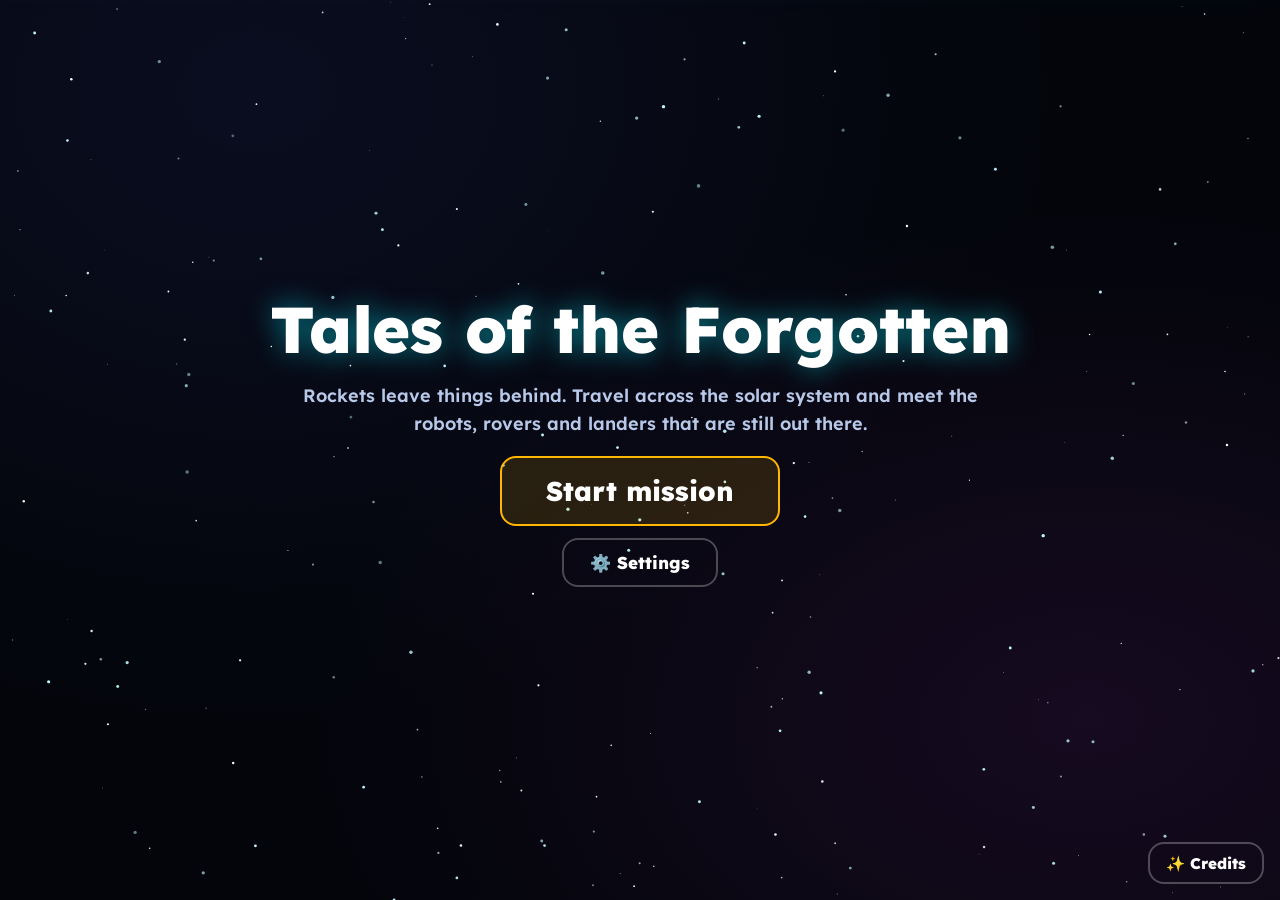
==== index.html @ 4e6c0bc0 "Update index.html" ====
<!DOCTYPE html>
<html lang="en" translate="no" class="notranslate">
<head>
<!-- ---- This game was created by the team Nebula Orion 15 with the help of Claude Code-- -->
<!-- Watermark: ✻ Claude Code · Tales of the Forgotten · Nebula Orion 15 -->
<meta name="author" content="Nebula Orion 15 (with the help of Claude Code)">
<meta charset="utf-8">
<meta name="google" content="notranslate">
<meta name="viewport" content="width=device-width,initial-scale=1">
<title>Tales of the Forgotten – Acts 1–3: The Moon, Mars and Beyond</title>
<link href="https://fonts.googleapis.com/css2?family=Lexend:wght@400;600;800&display=swap" rel="stylesheet">
<style>
:root{--bg:#0b0d17;--deep:#03050b;--cy:#00f3ff;--gold:#ffb703;--ok:#39ff88;--bad:#ff4d6d;--glass:rgba(18,24,48,.6)}
*{box-sizing:border-box;-webkit-tap-highlight-color:transparent}
html,body{margin:0;min-height:100%;background:radial-gradient(ellipse at 20% 10%,#1a1f4a55,transparent 55%),radial-gradient(ellipse at 85% 80%,#4a1a5a44,transparent 50%),var(--deep);color:#eef6ff;font:600 18px/1.55 Lexend,system-ui,sans-serif}
#stars{position:fixed;inset:0;z-index:0;width:100%;height:100%}
.screen{display:none;position:relative;z-index:1;min-height:100vh;padding:20px 16px 40px;max-width:980px;margin:0 auto;flex-direction:column;align-items:center;justify-content:center;gap:18px}
.screen.on{display:flex;animation:slide .6s cubic-bezier(.2,.8,.2,1)}
@keyframes slide{from{opacity:0;transform:translateY(26px) scale(.98)}to{opacity:1;transform:none}}
h1{font-weight:800;font-size:clamp(2rem,6vw,3.6rem);line-height:1.1;margin:0;text-align:center;color:#fff;text-shadow:0 0 28px #00f3ff88}
h2{font-weight:800;font-size:clamp(1.4rem,4vw,2rem);margin:0;color:var(--gold)}
p{margin:0}.sub{color:#b8c8e8;text-align:center;max-width:60ch}
.panel{background:rgba(2,6,13,.45);backdrop-filter:blur(6px);-webkit-backdrop-filter:blur(6px);border:1px solid #00f3ff44;border-radius:22px;box-shadow:0 0 30px #00f3ff18,inset 0 0 40px #ffffff08;padding:20px;width:100%}
.btn{font:800 1.1rem Lexend,sans-serif;min-height:58px;padding:12px 26px;border-radius:16px;border:2px solid var(--cy);background:#00f3ff1c;color:#fff;cursor:pointer;touch-action:manipulation;user-select:none;-webkit-user-select:none;transition:transform .15s,box-shadow .2s,background .2s}
.btn:hover,.btn:focus-visible{transform:scale(1.06);box-shadow:0 0 24px var(--cy);background:#00f3ff38;outline:none}
.btn:active{transform:scale(.95)}
.btn.gold{border-color:var(--gold);background:#ffb70322}.btn.gold:hover{box-shadow:0 0 24px var(--gold)}
.btn.ghost{border-color:#ffffff44;background:transparent;min-height:46px;font-size:.95rem}
.row{display:flex;gap:12px;flex-wrap:wrap;justify-content:center;width:100%}
#grid{display:grid;grid-template-columns:repeat(auto-fit,minmax(220px,1fr));gap:16px;width:100%}
.card{position:relative;text-align:left;cursor:pointer;border:1px solid #00f3ff55;background:var(--glass);backdrop-filter:blur(12px);border-radius:22px;padding:20px;color:#fff;font:inherit;transition:transform .2s,box-shadow .25s;min-height:190px}
.card:hover:not(:disabled){transform:translateY(-6px) scale(1.03);box-shadow:0 0 30px #00f3ff77}
.card:disabled{opacity:.45;cursor:not-allowed}
.card .ic{font-size:2.6rem}.card b{display:block;font-size:1.25rem}.card small{color:#b8c8e8;font-weight:400}
.dot{position:absolute;top:16px;right:16px;width:14px;height:14px;border-radius:50%;background:var(--cy);box-shadow:0 0 12px var(--cy);animation:pulse 1.6s infinite}
.card.done .dot{background:var(--gold);box-shadow:0 0 12px var(--gold);animation:none}
.card:disabled .dot{background:#666;box-shadow:none;animation:none}
@keyframes pulse{50%{opacity:.35;transform:scale(.7)}}
#prog{height:12px;border-radius:9px;background:#ffffff18;overflow:hidden;width:min(420px,90%)}
#prog i{display:block;height:100%;width:0;background:linear-gradient(90deg,var(--cy),var(--gold));transition:width .8s}
.term{background:rgba(2,6,13,.45);backdrop-filter:blur(6px);-webkit-backdrop-filter:blur(6px);border-color:#39ff8866;box-shadow:0 0 30px #39ff8822}
.term .bar{display:flex;gap:8px;align-items:center;margin-bottom:12px;color:var(--ok);font-weight:600;font-size:.9rem}
.term .bar i{width:12px;height:12px;border-radius:50%;background:var(--ok);box-shadow:0 0 10px var(--ok)}
#st-txt{white-space:pre-wrap;font:400 clamp(1rem,2.6vw,1.2rem)/1.7 Lexend,sans-serif;color:#d9ffe9;max-height:56vh;overflow:auto;min-height:220px;cursor:pointer}
#st-txt::after{content:"▌";color:var(--ok);animation:blink 1s infinite}
@keyframes blink{50%{opacity:0}}
canvas#cv{width:100%;height:auto;border-radius:16px;background:#02040a;border:1px solid #00f3ff44;touch-action:none}
.hud{display:flex;gap:14px;justify-content:center;flex-wrap:wrap;font-size:1.05rem}
.hud span{padding:4px 14px;border-radius:99px;background:#ffffff12}
.ok{color:var(--ok)}.warn{color:var(--bad)}
.ctrl .btn{flex:1 1 90px;min-height:72px;font-size:1.3rem}
#msg{min-height:1.6em;text-align:center;font-weight:800}
.parts,.slots{display:flex;flex-wrap:wrap;gap:12px;justify-content:center}
.part{font-size:2.2rem;min-width:84px;min-height:84px}.part.sel{border-color:var(--gold);box-shadow:0 0 22px var(--gold);transform:scale(1.1)}
.slot{min-width:150px;min-height:110px;border:2px dashed #00f3ff88;border-radius:18px;background:#00f3ff0d;color:#fff;font:600 .95rem Lexend,sans-serif;padding:10px;cursor:pointer;display:flex;flex-direction:column;align-items:center;justify-content:center;gap:4px;transition:transform .15s}
.slot:hover{transform:scale(1.05)}.slot .e{font-size:2.2rem}.slot.full{border-style:solid;border-color:var(--ok);background:#39ff8822}
.shake{animation:shake .4s}@keyframes shake{25%{transform:translateX(-8px)}75%{transform:translateX(8px)}}
.sl{display:flex;align-items:center;gap:12px;width:100%}.sl label{min-width:90px}
input[type=range]{flex:1;height:44px;accent-color:var(--cy)}
svg{width:100%;height:auto;border-radius:16px;background:#02040a;border:1px solid #00f3ff44}
#win{position:fixed;inset:0;z-index:10;display:none;align-items:center;justify-content:center;flex-direction:column;gap:16px;background:#03050bd9;text-align:center;padding:20px}
#win.on{display:flex;animation:slide .5s}
#win h1{color:var(--gold);text-shadow:0 0 30px var(--gold);animation:pop .8s}
@keyframes pop{0%{transform:scale(.3)}60%{transform:scale(1.15)}100%{transform:scale(1)}}
#fx{position:absolute;inset:0;width:100%;height:100%;pointer-events:none}
#win>*:not(canvas){position:relative}
#wipe{position:fixed;inset:0;z-index:30;background:#000;border-bottom:3px solid #00f3ff99;box-shadow:0 10px 40px #00f3ff55;transform:translateY(-105%);pointer-events:none}
#wipe.run{animation:wipe 1.05s cubic-bezier(.65,0,.35,1) forwards}
@keyframes wipe{0%{transform:translateY(-105%)}46%{transform:translateY(0)}54%{transform:translateY(0)}100%{transform:translateY(105%)}}
.ast{position:fixed;left:0;top:0;z-index:0;pointer-events:none}
.ast .tail{position:absolute;right:50%;top:50%;transform:translateY(-50%);border-radius:50%;background:linear-gradient(90deg,transparent,#ffb70366,#fff8)}
.ast svg{position:relative;display:block;animation:spin 5s linear infinite}
@keyframes spin{to{transform:rotate(360deg)}}
@keyframes fade{from{opacity:0}}
@keyframes glow{50%{box-shadow:0 0 95px #ffb703}}
#pop{position:fixed;inset:0;z-index:20;display:none;align-items:center;justify-content:center;padding:20px;background:#03050bcc}
#pop.on{display:flex;animation:fade .25s}
#pop .box{max-width:460px;width:100%;text-align:center;display:flex;flex-direction:column;align-items:center;gap:12px;background:#12183ae6;border:2px solid var(--cy);border-radius:24px;padding:26px;box-shadow:0 0 40px #00f3ff55;animation:pop .5s}
#pop.bad{background:#3a0010cc}
#pop.bad .box{background:#2a0612f0;border-color:var(--bad);box-shadow:0 0 50px #ff4d6d88;animation:shake .5s}
#pop.bad h2{color:var(--bad)}
#p-i{font-size:3.4rem;line-height:1}
.big{font-size:1.5rem;min-height:70px;padding:14px 44px}
.mis{display:block;margin-top:12px;padding:12px 16px;border-radius:14px;background:#ffb70322;border:1px solid var(--gold);color:var(--gold);font-weight:800;text-shadow:0 0 12px #ffb70388}
#game{justify-content:flex-start;gap:10px;padding-top:12px;padding-bottom:16px}#game h2{font-size:1.35rem}#g-i{font-size:.95rem}
.ctl2{display:flex;flex-wrap:wrap;gap:10px 22px;align-items:center}.ctl2 .sl{flex:1 1 240px;width:auto}.ctl2 .btn{flex:none}
@media(max-height:700px){svg{max-height:24vh!important}}
.gh{fill:none;stroke:#00f3ff;stroke-width:2;stroke-dasharray:6 5;animation:gh 1.6s infinite}@keyframes gh{50%{opacity:.3}}
.pt .rl{opacity:0;transform:translateY(-70px) scale(.7);transform-box:fill-box;transform-origin:center;transition:opacity .4s,transform .7s cubic-bezier(.3,1.7,.5,1)}
.pt.on .rl{opacity:1;transform:none}.pt.on .gh{display:none}
.drive #rv-all{animation:drive 1.6s ease-in forwards}@keyframes drive{to{transform:translateX(120px)}}
/* ---- Solar system showcase ---- */
#solar{max-width:none;width:100%;height:100vh;height:100dvh;min-height:0;overflow:hidden;gap:6px;padding:14px 8px;position:relative}
#solar>h2,#solar>.sub{position:relative;z-index:2;transition:opacity .6s}#solar.sel>h2,#solar.sel>.sub{opacity:0}
#solar.inst *{transition:none!important}
.sunbg{position:absolute;left:-21vmin;top:50%;width:34vmin;aspect-ratio:1;transform:translateY(-50%);border-radius:50%;background:radial-gradient(circle,#fff6c4,#ffcf3a 45%,#ffb703 62%,#ff7b00);box-shadow:0 0 80px 20px #ffb70388,0 0 200px 60px #ff7b0033;animation:glow 4s infinite;pointer-events:none;z-index:0}
#stage{--u:clamp(30px,4.6vw,66px);position:relative;z-index:2;display:flex;flex-wrap:wrap;justify-content:center;align-items:center;width:min(100%,1500px);padding-left:3.5vw;padding-right:7vw}
.pl{--sz:calc(var(--u)*var(--k));position:relative;flex:0 0 auto;width:calc(var(--u)*1.85);height:calc(var(--u)*3.4);display:grid;place-items:center;transition:transform .9s cubic-bezier(.65,0,.25,1) calc(var(--i)*25ms),opacity .7s ease calc(var(--i)*25ms)}
#solar.sel .pl:not(.picked){transform:translateX(var(--ex,50vw));opacity:0;pointer-events:none}
#solar.sel .pl.picked{transform:translate(var(--dx),var(--dy)) scale(var(--sc,1.4));z-index:6;transition-delay:.05s}
.hit{position:relative;display:grid;place-items:center;width:max(44px,var(--sz));height:max(44px,var(--sz));background:none;border:0;padding:0;color:#fff;font:inherit;border-radius:50%;cursor:pointer}
.hit:focus-visible{outline:2px solid var(--cy);outline-offset:6px}
.fl{position:relative;display:grid;place-items:center;width:var(--sz);height:var(--sz);animation:float 4.2s ease-in-out infinite;animation-delay:calc(var(--i)*-.55s);transition:scale .25s cubic-bezier(.3,1.6,.5,1)}
@keyframes float{0%,100%{transform:translateY(-6px)}50%{transform:translateY(8px)}}
.hit:hover .fl,.hit:focus-visible .fl,.hit:active .fl{scale:1.2}
.disc,.moon{--tile:var(--sz);position:relative;z-index:2;display:block;width:var(--sz);aspect-ratio:1;border-radius:50%;overflow:hidden;transition:box-shadow .25s,filter .25s}
.disc i,.moon i{position:absolute;inset:0;background-repeat:repeat-x;background-size:var(--tile) 100%;animation:rot var(--rt,16s) linear infinite}
@keyframes rot{to{background-position-x:var(--tile)}}
.disc:after,.moon:after{content:"";position:absolute;inset:0;border-radius:50%;background:radial-gradient(circle at 30% 28%,#ffffff44,transparent 42%,#000b 100%)}
.hit:hover .disc,.hit:focus-visible .disc,.hit:active .disc{box-shadow:0 0 22px 6px rgba(var(--aura),.85),0 0 60px 20px rgba(var(--aura),.4);filter:brightness(1.15)}
.mer .disc{background:#9b9590}.mer i{background-image:radial-gradient(circle at 30% 40%,#0003 0 12%,transparent 13%),radial-gradient(circle at 70% 70%,#0003 0 10%,transparent 11%)}
.ven .disc{background:#e8c27a}.ven i{background-image:repeating-linear-gradient(170deg,#f2d9a0 0 14%,#d9a85c 14% 28%)}
.ear .disc{background:#2a6fd6}.ear i{background-image:radial-gradient(ellipse 22% 28% at 28% 38%,#46a85a 92%,transparent),radial-gradient(ellipse 16% 22% at 72% 66%,#46a85a 92%,transparent),radial-gradient(ellipse 30% 8% at 55% 25%,#fff9 92%,transparent)}
.mar .disc{background:#c1440e}.mar i{background-image:radial-gradient(ellipse 25% 20% at 30% 40%,#7a2a08aa 92%,transparent),radial-gradient(ellipse 18% 14% at 75% 65%,#e9a37a99 92%,transparent)}
.jup .disc{background:#d9b38c}.jup i{background-image:radial-gradient(ellipse 14% 9% at 60% 62%,#c1440ecc 92%,transparent),repeating-linear-gradient(180deg,#e3c4a0 0 12%,#b98763 12% 22%,#d9b38c 22% 34%)}
.sat .disc{background:#e6cf9a}.sat i{background-image:repeating-linear-gradient(180deg,#f0dcae 0 14%,#cdb27a 14% 26%)}
.ura .disc{background:#6fd0d6}.ura i{background-image:repeating-linear-gradient(175deg,#8fe6ea 0 16%,#4fb8c8 16% 30%,#6fd0d6 30% 44%)}
.nep .disc{background:#3f5fc4}.nep i{background-image:radial-gradient(ellipse 16% 10% at 65% 40%,#1c2a78cc 92%,transparent),repeating-linear-gradient(172deg,#5877d6 0 18%,#2f49a6 18% 32%,#3f5fc4 32% 48%)}
.ring{position:absolute;left:50%;top:50%;width:calc(var(--sz)*2.1);height:calc(var(--sz)*.8);transform:translate(-50%,-50%) rotate(-18deg);border-radius:50%;border:max(3px,calc(var(--sz)*.07)) solid #e6d3a0cc;pointer-events:none;z-index:1}
.ring.fr{z-index:3;clip-path:inset(50% 0 0 0)}
.ura .ring{width:calc(var(--sz)*1.9);height:calc(var(--sz)*.55);border-color:#a5e6ecb0;transform:translate(-50%,-50%) rotate(-12deg)}
.morbit{position:absolute;left:50%;top:50%;width:calc(var(--sz)*1.7);height:calc(var(--sz)*1.7);margin:calc(var(--sz)*-.85) 0 0 calc(var(--sz)*-.85);border:1px dotted #ffffff40;border-radius:50%;animation:spin 6s linear infinite;pointer-events:none;z-index:2}
.mw{position:absolute;left:50%;top:0;width:0;height:0;animation:spin 6s linear infinite reverse}
.moon{position:absolute;--tile:calc(var(--sz)*.24);width:calc(var(--sz)*.24);margin:calc(var(--sz)*-.12) 0 0 calc(var(--sz)*-.12);background:#aeb4c2}
.moon i{background-image:radial-gradient(circle at 30% 40%,#0004 0 14%,transparent 15%),radial-gradient(circle at 70% 65%,#0004 0 11%,transparent 12%)}
.lock .disc,.lock .ring{filter:grayscale(.85) brightness(.55)}.lkb{position:absolute;right:-4px;top:-8px;font-size:.9rem;z-index:4}
.nm{position:absolute;top:calc(100% + 22px);left:50%;transform:translateX(-50%);white-space:nowrap;padding:2px 10px;border-radius:99px;font:600 clamp(11px,1.3vw,14px) Lexend,sans-serif;color:rgb(var(--aura));background:#0b0d1766;opacity:.6;transition:opacity .08s,background .08s,color .08s,transform .15s;pointer-events:none;z-index:30}
.hit:hover .nm,.hit:focus-visible .nm,.hit:active .nm{opacity:1;background:#fff;color:#0b0d17;font-weight:800;transform:translateX(-50%) scale(1.12);box-shadow:0 0 18px rgba(var(--aura),.9)}
#to-intro{position:absolute;left:12px;top:12px;z-index:8;min-height:44px}
/* Planet detail panel (glassmorphism) */
#plpanel{position:absolute;z-index:7;right:4vw;top:50%;width:min(470px,46vw);max-height:84vh;overflow:auto;display:flex;flex-direction:column;gap:10px;text-align:left;padding:18px 20px;border-radius:26px;background:rgba(18,24,48,.5);backdrop-filter:blur(20px) saturate(150%);-webkit-backdrop-filter:blur(20px) saturate(150%);border:1px solid #ffffff30;box-shadow:0 24px 70px #000a,inset 0 1px 0 #ffffff30,0 0 40px #00f3ff22;transform:translate(70px,calc(-50% + 40px));opacity:0;pointer-events:none;transition:transform .8s cubic-bezier(.2,.9,.2,1) .25s,opacity .6s .25s}
#plpanel:not(.open){transition-delay:0s}
#plpanel.open{transform:translate(0,-50%);opacity:1;pointer-events:auto}
#plpanel h2{font-size:1.6rem}.fact{color:#cfe0ff;font-weight:400;font-size:.95rem}.sub2{color:var(--gold);font-weight:800}
#plpanel #prog{width:100%}
.mlist{display:flex;flex-direction:column;gap:8px}
.mis-btn{display:flex;align-items:center;gap:12px;text-align:left;width:100%;padding:10px 14px;border-radius:16px;border:1px solid #00f3ff55;background:#ffffff0d;color:#fff;font:inherit;cursor:pointer;min-height:52px;transition:transform .15s,box-shadow .2s,background .2s}
.mis-btn:hover:not(:disabled),.mis-btn:focus-visible{transform:translateX(-4px);box-shadow:0 0 20px #00f3ff66;background:#00f3ff22;outline:none}
.mis-btn:disabled{opacity:.45;cursor:not-allowed}.mis-btn.done{border-color:var(--gold)}
.mis-btn .ic{font-size:1.8rem}.mis-btn b{display:block}.mis-btn small{color:#b8c8e8;font-weight:400;font-size:.8rem}
@media(max-width:760px){.sunbg{display:none}#stage{--u:11.5vw;padding-left:0}.pl{width:23vw;height:calc(var(--u)*3.2)}
 #plpanel{left:3vw;right:3vw;bottom:3vw;top:auto;width:auto;max-height:56vh;transform:translateY(110%)}#plpanel.open{transform:none}}
/* Dialogue engine effects */
.term.cam{animation:cam .45s}
@keyframes cam{0%,100%{transform:none}15%{transform:translate(-5px,2px) rotate(-.3deg)}35%{transform:translate(5px,-2px) rotate(.3deg)}55%{transform:translate(-3px,-1px)}75%{transform:translate(3px,1px)}}
.wd{display:inline-block;white-space:nowrap}
.bc{display:inline-block;font-weight:800;color:#ff4d6d;text-shadow:0 0 8px #ff4d6d,0 0 18px #ff4d6d88;animation:bpop .4s cubic-bezier(.3,1.7,.5,1),bglow 1s ease-in-out infinite alternate}
@keyframes bpop{0%{transform:scale(.2);opacity:0}100%{transform:none;opacity:1}}
@keyframes bglow{to{color:#4dfff3;text-shadow:0 0 8px #00f3ff,0 0 18px #00f3ff88}}
.wb{display:inline-block;color:#c7b6ff;text-shadow:0 0 8px #8f6bff88;animation:wobble 1.1s ease-in-out infinite;animation-delay:calc(var(--i)*-90ms)}
@keyframes wobble{0%,100%{transform:translateY(0) rotate(-4deg)}50%{transform:translateY(-4px) rotate(4deg)}}
.bar #snd{margin-left:auto;min-height:34px;padding:0 12px;font-size:.9rem}
/* v3 additions */
#st-txt{text-shadow:0 1px 4px #000c}
#set,#fm,#cr,#tv{position:fixed;inset:0;z-index:25;display:none;align-items:center;justify-content:center;padding:20px;background:#03050bcc}
#set.on,#fm.on,#cr.on,#tv.on{display:flex;animation:fade .25s}
#set .box,#fm .box,#cr .box,#tv .box{max-width:480px;width:100%;max-height:90vh;overflow:auto;display:flex;flex-direction:column;gap:12px;text-align:left;background:#12183ae6;border:2px solid var(--cy);border-radius:24px;padding:24px;box-shadow:0 0 40px #00f3ff55;animation:pop .45s}
.srow{display:flex;justify-content:space-between;align-items:center;gap:12px}.tg{min-width:110px}.tg:disabled{opacity:.45;cursor:not-allowed}
.btn.dng{border-color:var(--bad);background:#ff4d6d1f}.btn.dng:hover{box-shadow:0 0 24px var(--bad);background:#ff4d6d33}
.qgrid{display:grid;gap:6px}.qgrid div{background:#ffffff0f;border-radius:12px;padding:8px 12px}.qgrid small{display:block;color:var(--cy);font-weight:600}.qgrid b{font-weight:600;font-size:.95rem}
#fm-f{font-weight:400;background:#00f3ff12;border-left:3px solid var(--cy);padding:10px 14px;border-radius:0 12px 12px 0;animation:slide .4s}
.lockb{display:flex;gap:8px;align-items:center;padding:10px 14px;border-radius:14px;background:#ffb70022;border:1px solid var(--gold);color:var(--gold);font-weight:800}
.stars{font-size:3.2rem;line-height:1}.stars span{display:inline-block;margin:0 4px;animation:pop .6s both;animation-delay:calc(var(--n)*.22s)}.stars span.off{filter:grayscale(1) brightness(.5);opacity:.5}
.mis-btn small{display:block}.stl{letter-spacing:.12em}
.bhd{position:relative;display:block;width:var(--sz);aspect-ratio:1;transition:filter .25s}
.bhd .lens{position:absolute;inset:-45%;border-radius:50%;background:radial-gradient(circle,transparent 34%,#00f3ff2e 44%,#ffb7032e 56%,transparent 70%);animation:pulse 3s ease-in-out infinite}
.bhd .core{position:absolute;inset:14%;border-radius:50%;background:#000;box-shadow:0 0 0 2px #ffcf3a99,0 0 24px 8px #00f3ff88,0 0 60px 18px #ffb70044;z-index:2}
.acc{position:absolute;left:50%;top:50%;width:calc(var(--sz)*2);height:calc(var(--sz)*.66);margin:calc(var(--sz)*-.33) 0 0 calc(var(--sz)*-1);border-radius:50%;overflow:hidden;transform:rotate(-14deg);-webkit-mask:radial-gradient(ellipse closest-side,transparent 50%,#000 58%,#000 86%,transparent 100%);mask:radial-gradient(ellipse closest-side,transparent 50%,#000 58%,#000 86%,transparent 100%);z-index:1;filter:drop-shadow(0 0 8px #00f3ff)}
.acc b{position:absolute;left:50%;top:50%;width:calc(var(--sz)*3);height:calc(var(--sz)*3);margin:calc(var(--sz)*-1.5) 0 0 calc(var(--sz)*-1.5);background:conic-gradient(#00f3ff,#ffb703,#fff3c4,#ffb703,#00f3ff,#0b6f8f,#00f3ff);animation:spin 3.5s linear infinite}
.acc.fr{z-index:3;clip-path:inset(50% 0 0 0)}
.hit:hover .bhd,.hit:focus-visible .bhd,.hit:active .bhd{filter:brightness(1.3) drop-shadow(0 0 16px #00f3ff)}
.lock .bhd{filter:saturate(.6) brightness(.8)}
/* Black hole: crescent peeking in from the right edge (mirrors the Sun) */
.bhx{position:relative;display:block;width:var(--sz);aspect-ratio:1;transition:filter .25s}
.bhx .core{position:absolute;inset:4%;border-radius:50%;background:radial-gradient(circle at 35% 50%,#000 55%,#14032b 100%);box-shadow:0 0 0 2px #3c096c,0 0 calc(var(--sz)*.28) calc(var(--sz)*.09) #9d4edd99,0 0 calc(var(--sz)*.8) calc(var(--sz)*.22) #3c096caa,inset 0 0 calc(var(--sz)*.4) #000;z-index:2}
.bhx .w{position:absolute;inset:4%;border-radius:50%;border:3px solid #9d4edd;box-shadow:0 0 24px #9d4edd,inset 0 0 24px #3c096c;opacity:0;animation:bhw 3.6s ease-out infinite;pointer-events:none}
.bhx .w2{animation-delay:1.2s}.bhx .w3{animation-delay:2.4s}
@keyframes bhw{0%{transform:scale(1);opacity:.9}100%{transform:scale(1.7);opacity:0}}
.hit:hover .bhx,.hit:focus-visible .bhx,.hit:active .bhx{filter:brightness(1.35) drop-shadow(0 0 18px #9d4edd)}
.lock .bhx{filter:grayscale(.85) brightness(.7)}
.rocks{position:relative;display:block;width:var(--sz);aspect-ratio:1;transition:filter .25s}
.rocks i{position:absolute;display:block;border-radius:46% 54% 52% 48%;background:radial-gradient(circle at 30% 28%,#cfc8ba,#6b645a 60%,#3d3933);box-shadow:inset -2px -2px 4px #0008;animation:spin var(--s,8s) linear infinite}
.lock .rocks{filter:grayscale(.85) brightness(.55)}
.hit:hover .rocks,.hit:focus-visible .rocks,.hit:active .rocks{filter:brightness(1.2) drop-shadow(0 0 10px rgba(var(--aura),.9))}
#bhslot{display:none}
@media(prefers-reduced-motion:reduce){*{animation:none!important;transition:none!important}}
/* Codec portrait (MGS-style) */
.cdx{display:flex;gap:18px;align-items:flex-start}
#cdx-p{position:relative;flex:0 0 auto;width:clamp(130px,24vw,250px);aspect-ratio:1;background:#000;overflow:hidden;border-radius:4px;box-shadow:0 0 22px #39ff8855,0 0 0 1px #39ff8855}
#cdx-p img{display:block;user-select:none;-webkit-user-drag:none;pointer-events:none}
#cdx-b{width:100%;height:100%}
#cdx-p .mp{position:absolute;display:none}
#cdx-p[data-m="1"] .m1,#cdx-p[data-m="2"] .m2{display:block}
.cdt{position:relative;flex:1;min-width:0}
.cdx #st-txt{width:100%}
#st-dn{position:absolute;right:12px;bottom:10px;width:40px;height:40px;border-radius:50%;border:2px solid var(--ok);background:#03120aee;color:var(--ok);font:800 16px/1 Lexend,sans-serif;cursor:pointer;display:none;place-items:center;padding:0;box-shadow:0 0 14px #39ff8877;animation:pop .25s both}
#st-dn.show{display:grid}
#st-dn:hover,#st-dn:focus-visible{background:#39ff8833;outline:none;box-shadow:0 0 20px var(--ok)}
@media(max-width:560px){.cdx{flex-direction:column;align-items:center}.cdt{width:100%}}
/* Credits + watermarks */
#open-cr{display:none;position:fixed;right:16px;bottom:16px;z-index:6;min-height:42px;padding:8px 16px;font-size:.85rem}
body:has(#intro.on) #open-cr{display:inline-block}
.crl{display:flex;flex-wrap:wrap;gap:16px;align-items:center;justify-content:center;padding:10px 0}
.crl .nb{height:88px;width:88px;border-radius:14px;background:#fff;object-fit:contain}
.crl .ns{height:64px;width:auto}
.ccmark{display:inline-flex;gap:6px;align-items:center;border:1.5px solid #d97757;color:#f0a98e;border-radius:10px;padding:6px 12px;font:800 .9rem Lexend,sans-serif;letter-spacing:.02em;white-space:nowrap}
.ccmark b{color:#d97757;font-size:1.1rem;line-height:1}
/* ---- Golden aura, badges, trivia, cinematic ---- */
#pct{position:absolute;right:12px;top:12px;z-index:8;padding:7px 14px;border-radius:99px;background:#12183acc;border:1px solid #00f3ff66;font-size:.85rem;font-weight:800;color:#cfe0ff;transition:opacity .4s}
#pct b{color:var(--gold)}#pct.full{border-color:#ffd24a;box-shadow:0 0 16px #ffd24a88}
#solar.sel #pct{opacity:0;pointer-events:none}
.pl.gold .disc{box-shadow:0 0 16px 4px rgba(255,205,64,.9),0 0 46px 14px rgba(255,183,3,.5);animation:goldp 2.4s ease-in-out infinite}
.pl.gold .rocks,.pl.gold .bhx{filter:drop-shadow(0 0 12px rgba(255,205,64,.95)) drop-shadow(0 0 28px rgba(255,183,3,.6));animation:goldf 2.4s ease-in-out infinite}
.pl.gold .rocks{border-radius:50%;background:radial-gradient(circle,rgba(255,205,64,.28),transparent 68%)}
.pl.gold .bhx .core{box-shadow:0 0 0 2px #ffd24a,0 0 calc(var(--sz)*.3) calc(var(--sz)*.1) rgba(255,205,64,.85),0 0 calc(var(--sz)*.8) calc(var(--sz)*.22) rgba(255,183,3,.55),inset 0 0 calc(var(--sz)*.4) #000}
@keyframes goldp{50%{box-shadow:0 0 26px 9px rgba(255,214,90,1),0 0 74px 26px rgba(255,183,3,.65)}}
@keyframes goldf{50%{filter:drop-shadow(0 0 22px rgba(255,214,90,1)) drop-shadow(0 0 42px rgba(255,183,3,.85))}}
.pl.gold .nm{color:#ffd24a;background:#2a1d00aa}
.gdb{position:absolute;left:-8px;top:-12px;font-size:1.15rem;z-index:5;filter:drop-shadow(0 0 6px #ffd24a);animation:pop .6s both}
.gbadge{display:flex;align-items:center;gap:12px;padding:12px 14px;border-radius:16px;border:2px solid #ffd24a;background:linear-gradient(135deg,#ffd24a33,#ff9d0022);box-shadow:0 0 22px #ffd24a66;color:#ffe9a8;text-align:left}
.gbadge .medal{font-size:2.4rem;filter:drop-shadow(0 0 8px #ffd24a);animation:pop .6s both}
.gbadge b{display:block;color:#ffd24a}.gbadge small{display:block;color:#fff3c9;font-weight:400}
#w-note{max-width:580px;padding:12px 18px;border-radius:16px;border:2px solid var(--gold);background:#ffb7031c;text-align:center;font-size:1rem;line-height:1.55;animation:pop .6s both}
#w-note .pctbig{display:block;margin-top:8px;font-size:1.5rem;font-weight:800;color:#ffd24a}#w-note .pctsub{display:block;font-size:.85rem;color:#cfe0ff;font-weight:400;margin-bottom:4px}
.tvh{display:flex;justify-content:space-between;align-items:center;gap:10px;flex-wrap:wrap}.tvh h2{font-size:1.25rem}
.tvdots{display:flex;gap:6px}.tvdots i{width:12px;height:12px;border-radius:50%;background:#ffffff33}.tvdots i.ok{background:var(--ok)}.tvdots i.bad{background:var(--bad)}.tvdots i.now{outline:2px solid var(--cy);outline-offset:2px}
.tvq{font-size:1.1rem;font-weight:800;margin:4px 0;line-height:1.4}
.tvo{text-align:left;min-height:48px;padding:10px 16px;font-size:1rem}
.tvo.ok{border-color:var(--ok);background:#39ff8830}.tvo.bad{border-color:var(--bad);background:#ff4d6d30}.tvo:disabled{cursor:default}.tvo:disabled:not(.ok):not(.bad){opacity:.5}
.tvres{text-align:center;display:flex;flex-direction:column;gap:12px;align-items:center}
.bigmedal{font-size:5rem;line-height:1;animation:medal 1.4s both;filter:drop-shadow(0 0 22px #ffd24a)}
@keyframes medal{0%{transform:scale(.2) rotate(-200deg);opacity:0}60%{transform:scale(1.25) rotate(12deg)}100%{transform:scale(1) rotate(0);opacity:1}}
#cin{position:fixed;inset:0;z-index:60;display:none;overflow:hidden;background:radial-gradient(ellipse at 50% 40%,#10163a,#02030a 70%)}
#cin.on{display:block;animation:fade .8s}
.cs{position:absolute;inset:0;pointer-events:none;opacity:.85;background-size:260px 260px;animation:cdrift 40s linear infinite;background-image:radial-gradient(1.5px 1.5px at 20px 30px,#fff,transparent),radial-gradient(1px 1px at 90px 120px,#bff8ff,transparent),radial-gradient(2px 2px at 160px 60px,#fff,transparent),radial-gradient(1px 1px at 230px 200px,#ffd24a,transparent),radial-gradient(1.5px 1.5px at 60px 210px,#fff,transparent)}
.cs.b{background-size:410px 410px;animation-duration:75s;opacity:.5}
@keyframes cdrift{to{background-position:0 410px}}
#cin-roll{position:absolute;left:50%;top:0;width:min(780px,92vw);display:flex;flex-direction:column;align-items:center;gap:30px;text-align:center;transform:translate(-50%,100vh);will-change:transform}
@keyframes cinroll{from{transform:translate(-50%,100vh)}to{transform:translate(-50%,var(--end,-100%))}}
#cin.still{overflow:auto}#cin.still #cin-roll{position:relative;left:auto;transform:none;margin:0 auto;padding:12vh 0 22vh}
.cn-s{color:#9fd8ff;letter-spacing:.28em;text-transform:uppercase;font-size:.85rem;font-weight:800}
.cn-h{margin:0;font:800 clamp(2.2rem,7vw,4.2rem)/1.1 Lexend,sans-serif;color:#ffd24a;text-shadow:0 0 30px #ffb703,0 0 70px #ff7b00aa}
.cn-orbs{display:flex;gap:22px;font-size:clamp(2.2rem,6vw,3.4rem)}.cn-orbs span{filter:drop-shadow(0 0 16px #ffd24a) drop-shadow(0 0 30px #ffb703);animation:goldf 2.4s ease-in-out infinite}
.cn-p{margin:0;font-size:1.15rem;line-height:1.7;color:#e8f2ff}
.cn-t{font:800 clamp(1.5rem,4.5vw,2.4rem) Lexend,sans-serif;color:#fff;letter-spacing:.12em;text-transform:uppercase;text-shadow:0 0 20px #00f3ffaa}
.cn-names{display:flex;flex-direction:column;gap:16px}.cn-names span{font:800 clamp(1.8rem,5vw,3rem) Lexend,sans-serif;color:#fff;text-shadow:0 0 22px #00f3ff99;animation:nmglow 3s ease-in-out infinite;animation-delay:calc(var(--i)*.35s)}
@keyframes nmglow{50%{color:#ffe9a8;text-shadow:0 0 26px #ffd24a,0 0 50px #ffb703}}
#cin-roll .nb{height:110px;width:110px;border-radius:18px;background:#fff;object-fit:contain;box-shadow:0 0 36px #ffffff55}
#cin-roll .ns{height:96px;width:auto}
.ccmark.big{font-size:1.5rem;padding:10px 20px;border-radius:14px}
.cn-end{font:800 1.3rem Lexend,sans-serif;color:#ffd24a;margin-top:6px}
#cin-skip{position:absolute;right:16px;top:16px;z-index:3;min-height:42px;padding:8px 16px;font-size:.85rem}
#cin-end{display:none;position:absolute;left:50%;bottom:7vh;transform:translateX(-50%);z-index:3;animation:pop .6s both}
</style>
</head>
<body>
<canvas id="stars"></canvas>
<div id="wipe"></div>
<div id="pop"><div class="box"><div id="p-i"></div><h2 id="p-t"></h2><p id="p-r"></p><button class="btn gold" id="p-b"></button></div></div>

<section class="screen on" id="intro">
  <h1>Tales of the Forgotten</h1>
  <p class="sub">Rockets leave things behind. Travel across the solar system and meet the robots, rovers and landers that are still out there.</p>
  <div class="row" style="flex-direction:column;align-items:center"><button class="btn gold big" id="start">Start mission</button><button class="btn ghost" id="open-set">⚙️ Settings</button></div>
</section>

<section class="screen" id="solar">
  <i class="sunbg"></i>
  <button class="btn ghost" id="to-intro">🏠 Main menu</button>
  <div id="pct" aria-live="polite"></div>
  <h2>Choose your destination</h2>
  <p class="sub">Tap any planet to learn about it. Earth (the Moon), Mars, the Asteroid Belt and the Black Hole have missions. Locked worlds still share their facts. Finish every mini-game on a world to unlock the next one.</p>
  <div id="stage" class="notranslate" translate="no"></div>
  <div id="bhslot" class="notranslate" translate="no"></div>
  <aside id="plpanel" class="notranslate" translate="no" aria-live="polite"></aside>
</section>

<section class="screen notranslate" id="story" translate="no">
  <div class="panel term notranslate" translate="no">
    <div class="bar"><i></i><span id="st-h"></span><button class="btn ghost" id="snd" aria-label="Toggle typing sound">🔊</button></div>
    <div class="cdx">
      <div id="cdx-p" role="img" aria-label="" data-m="0"><img id="cdx-b" alt="" decoding="sync"><img id="cdx-1" class="mp m1" alt="" decoding="sync"><img id="cdx-2" class="mp m2" alt="" decoding="sync"></div>
      <div class="cdt"><div id="st-txt" class="notranslate" translate="no"></div><button id="st-dn" type="button" aria-label="Back to the latest text" title="Back to the latest text">&#x25BC;</button></div>
    </div>
  </div>
  <div class="row">
    <button class="btn ghost" id="st-back">Back to menu</button>
    <button class="btn gold" id="st-go" hidden>Start the mission!</button>
  </div>
</section>

<section class="screen notranslate" id="game" translate="no">
  <h2 id="g-t"></h2>
  <p class="sub" id="g-i"></p>
  <div class="panel" id="gbox" style="display:flex;flex-direction:column;gap:14px"></div>
  <p id="msg"></p>
  <button class="btn ghost" id="g-back">Back to menu</button>
</section>

<div id="win">
  <canvas id="fx"></canvas>
  <h1>Mission Accomplished!</h1>
  <div class="stars" id="w-stars" aria-live="polite"></div>
  <p class="sub" id="w-t" style="font-size:1.2rem"></p>
  <div id="w-note" hidden></div>
  <div class="row"><button class="btn ghost" id="w-menu">Mission menu</button><button class="btn gold" id="w-next">Next mission</button></div>
</div>

<div id="set" role="dialog" aria-modal="true" aria-labelledby="set-t"><div class="box">
  <h2 id="set-t">⚙️ Settings</h2>
  <div class="srow"><span>Typing sound</span><button class="btn ghost tg" id="set-snd"></button></div>
  <div class="srow"><span>Music <small>(coming soon)</small></span><button class="btn ghost tg" disabled>Off</button></div>
  <button class="btn dng" id="set-reset">Reset All Mission Progress</button>
  <p class="fact" id="set-note"></p>
  <button class="btn gold" id="set-close">Close</button>
</div></div>
<button class="btn ghost" id="open-cr" type="button">✨ Credits</button>
<div id="cr" role="dialog" aria-modal="true" aria-labelledby="cr-t"><div class="box">
  <h2 id="cr-t">✨ Credits</h2>
  <p style="margin:0">This game was created by the team <b>Nebula Orion 15</b> with the help of <b>Claude Code</b>.</p>
  <div class="crl">
    <img class="nb" data-logo="nebula" alt="Nebula Orion 15 logo">
    <span class="ccmark"><b>✻</b> Claude Code</span>
    <img class="ns" data-logo="nasa" alt="NASA Space Apps Challenge logo">
  </div>
  <p class="fact" style="margin:0;text-align:center">Team: <b>Victoria · Alan · Mariano · Jonas · Ivan · Iran</b><br>Created for the NASA Space Apps Challenge.</p>
  <button class="btn ghost" id="cr-cin" hidden>🎬 Watch the cinematic</button>
  <button class="btn gold" id="cr-close">Close</button>
</div></div>
<div id="tv" role="dialog" aria-modal="true" aria-label="Trivia"><div class="box" id="tv-b"></div></div>
<div id="cin" role="dialog" aria-modal="true" aria-label="Credits cinematic">
  <i class="cs"></i><i class="cs b"></i>
  <button class="btn ghost" id="cin-skip" type="button">Skip ⏭</button>
  <div id="cin-roll">
    <div class="cn-s">Every world shines</div>
    <h1 class="cn-h">Tales of the Forgotten</h1>
    <div class="cn-orbs"><span>🌍</span><span>🔴</span><span>☄️</span><span>🕳️</span></div>
    <p class="cn-p">You answered every trivia and made every aura golden.<br>The forgotten explorers will never be forgotten.</p>
    <div class="cn-s">A game created by the team</div>
    <img class="nb" data-logo="nebula" alt="Nebula Orion 15 logo">
    <div class="cn-t">Nebula Orion 15</div>
    <div class="cn-names"><span style="--i:0">Victoria</span><span style="--i:1">Alan</span><span style="--i:2">Mariano</span><span style="--i:3">Jonas</span><span style="--i:4">Ivan</span><span style="--i:5">Iran</span></div>
    <div class="cn-s">With the help of</div>
    <span class="ccmark big"><b>✻</b> Claude Code</span>
    <div class="cn-s">Made for the</div>
    <img class="ns" data-logo="nasa" alt="NASA Space Apps Challenge logo">
    <p class="cn-p">Thank you for exploring with us.</p>
    <div class="cn-end">🚀 The adventure never ends</div>
  </div>
  <button class="btn gold" id="cin-end" type="button">Back to the solar system</button>
</div>
<div id="fm" role="dialog" aria-modal="true" aria-labelledby="fm-t"><div class="box notranslate" translate="no">
  <h2 id="fm-t"></h2>
  <div class="qgrid" id="fm-q"></div>
  <p id="fm-f"></p>
  <button class="btn ghost" id="fm-n"></button>
  <div class="lockb" id="fm-b"></div>
  <button class="btn gold" id="fm-c">Close</button>
</div></div>

<script>
/* ---- This game was created by the team Nebula Orion 15 with the help of Claude Code-- */
/*
   ✻ Claude Code ✻   Tales of the Forgotten
   Code watermark: written by the team Nebula Orion 15,
   with the help of Claude (Claude Code, by Anthropic).
   Made for the NASA Space Apps Challenge.
*/
const LOGO={nasa:"[data-uri]",nebula:"[data-uri]"};
document.querySelectorAll("img[data-logo]").forEach(i=>{i.src=LOGO[i.dataset.logo]});
const $=s=>document.querySelector(s);
const CH=[
{n:"Surveyor 3",sub:"The Grandfather of All",ic:"🤖",g:"scoop",
 t:"Cast Terra Eye and dig with the magical arm!",
 i:"Move the sliders (or press W / S to tilt the arm and A / D to reach) so the tip touches a gold ring. It glows green when close. Then press SCOOP (or Space).",
 w:"The secrets of the land are revealed! Surveyor 3 badge unlocked.",
 s:`> INCOMING TRANSMISSION...\n\nOnce upon a time, in a mystical world, there were 10 legendary heroes who made a legacy for future warriors. They all helped each other to achieve one goal: help humanity.\n\nEvery hero had to sacrifice one thing: their life here on Earth. The sacrifice was not in vain. They all made important contributions to mankind.\n\nFIRST CHAPTER: THE MOON\nSurveyor 3, the Grandfather of All\n\nThe first hero, the grandfather of all, was Surveyor 3. His journey was long, lasting three days and three nights, until he finally arrived in a ~desolate and forgotten~ land: the Moon.\n\nHe thought about everything he had left behind: the familiar lands, the people he once knew, and the life that would never be his again. But he did not surrender to the sorrow and emptiness of this lonely world.\n\nWith courage in his heart and determination in his soul, he raised his hands and cast a powerful spell.\n\n"!TERRA EYE!" shouted the warrior.\n\nSuddenly, the secrets of the land began to reveal themselves! Surveyor 3 studied the lunar surface, examined the soil, and discovered that the Moon was covered in a layer of loose dust and broken rocks. He even used his magical arm to dig small holes and investigate what lay beneath the surface.\n\nHis discoveries would help future heroes understand the Moon. Surveyor 3 knew that this forgotten land would never be the same. His mission was complete, and he awaited the arrival of the next warrior.\n\nHe had no idea that, one day, someone would come back to visit him.\n\n> YOUR MISSION: use Surveyor 3's magical arm to dig up three soil samples.`},
{n:"Apollo 11",sub:"The Eldest Sibling",ic:"🦅",g:"land",
 t:"Land the Eagle gently on the Moon!",
 i:"Hold THRUST (W, ↑ or Space) to slow down. Touch down softer than 3.5 m/s while you stand over the glowing pad.",
 w:"The Eagle has landed! Apollo 11 badge unlocked.",
 s:`> INCOMING TRANSMISSION...\n\nAPOLLO 11, the Eldest Sibling\n\nBefore anyone could visit the lonely grandfather, someone had to prove that the journey was possible. That hero was Apollo 11, the eldest of the siblings.\n\nOn July 20, 1969, Apollo 11 sent a brave little lander named Eagle down toward a flat, quiet place called Tranquility Base. Two astronauts, Neil Armstrong and Buzz Aldrin, stood inside.\n\nEagle touched down softly, and for the first time in history, humans walked on another world!\n\nBefore leaving, the heroes left gifts behind: a plaque that says they came in peace for all mankind, a laser mirror that still bounces light back to Earth, and a tiny seismometer that listened for moonquakes.\n\n> YOUR MISSION: land the Eagle gently on Tranquility Base.`},
{n:"Apollo 12",sub:"The Middle Sibling",ic:"🎯",g:"land2",
 t:"Surprise Grandfather Surveyor 3!",
 i:"THRUST (W, ↑, Space) slows you down. A / ← and D / → steer. S / ↓ brakes sideways drift. Touch down slowly on the gold target by Surveyor 3. The light at the top turns green when both speeds are safe. If you slide too fast you just bounce, so brake and try again!",
 w:"SURPRISE! Apollo 12 badge unlocked.",
 s:`> INCOMING TRANSMISSION...\n\nAPOLLO 12, the Middle Sibling\n\nThe lunar journey was a milestone for humanity, and we owed it all to these brave heroes.\n\nBut humanity missed Surveyor 3. He had been alone on the Moon for more than two years!\n\nHis brothers and friends decided to organize a surprise for their grandfather. Apollo 12 volunteered to make the difficult journey.\n\nOn the day of departure, Apollo gathered his companions and charged up his extraordinary magical powers. With a mighty roar, he leaped away from Earth at incredible speed and began his journey toward the Moon.\n\nAfter several days of travelling through space, Apollo finally arrived. With his keen eye and extraordinary precision, he found Surveyor 3's resting place. He landed just a short distance away!\n\n"!SURPRISE!" everyone shouted with excitement.\n\nSurveyor 3 was in a ~deep, deep sleep~. He woke up as soon as he heard the cheering. His eyes opened wide as he tried to understand what was happening. He couldn't believe it! His family had come all this way just to see him.\n\nAfter talking for a while, they explored the area together and had lots of fun. Apollo 12 even carefully collected some pieces of Surveyor 3, including his camera, to bring them back to Earth. Scientists wanted to study how being on the Moon for so long had affected him.\n\nSurveyor 3 was overjoyed. He had not been forgotten!\n\nBut the time to leave soon arrived. Apollo 12 and his companions said their goodbyes and travelled back to Earth. Surveyor 3 waved as they disappeared into the distance, feeling loved and remembering that even the greatest heroes sometimes need a visit from their family.\n\n> YOUR MISSION: land right next to Surveyor 3 and surprise him!`},
{n:"Apollo 15",sub:"The Adventurous Younger Brother",ic:"🚙",g:"rover",
 t:"Build the Moon buggy!",
 i:"Tap a part, then tap the clue it belongs to. Watch the Moon buggy come together!",
 w:"The Moon buggy is ready to roll! Apollo 15 badge unlocked.",
 s:`> INCOMING TRANSMISSION...\n\nAPOLLO 15, the Adventurous Younger Brother\n\nApollo 15, the youthful and adventurous sibling, was a little jealous. His older brothers had already travelled to the Moon on incredible missions, and he wanted his own adventure!\n\nLuckily, a new mission was being organized, and he quickly volunteered.\n\nThis time, the journey would be different. Apollo 15 brought along a special vehicle: the Lunar Roving Vehicle, also known as the Moon buggy!\n\nAfter arriving on the Moon, Apollo 15 unfolded his extraordinary vehicle and began exploring the lunar landscape.\n\nHe travelled approximately 27.9 kilometres, collecting precious lunar rocks and soil samples along the way. His Moon buggy allowed him to explore places much farther away from his landing site than earlier astronauts could reach on foot.\n\nHe discovered mountains, valleys, and fascinating rocks that helped scientists learn more about how the Moon was formed and how it changed over millions of years.\n\nApollo 15's adventure was a huge success!\n\nWhen he finally returned to Earth, scientists cheered for him. He had brought back treasures from another world and helped humanity understand the Moon a little better.\n\n> YOUR MISSION: put the Moon buggy together, piece by piece.`},
{n:"The Legacy of the Four Heroes",legacy:1,
 s:`> INCOMING TRANSMISSION...\n\nTHE LEGACY OF THE FOUR HEROES\n\nWe owe much of our knowledge about the Moon to these brave heroes. Each one had a special mission, unique abilities, and an important role to play.\n\nSurveyor 3 helped us understand the lunar soil. Apollo 11 proved that humans could walk on another world. Apollo 12 showed us that humans could land with incredible precision and even visit an earlier robotic explorer. Apollo 15 took lunar exploration even further with his amazing Moon buggy.\n\nTogether, these heroes helped humanity discover things about the Moon that we could never have learned by staying here on Earth.\n\nAnd their adventures would inspire generations to keep looking up at the stars and dreaming of what lies beyond.`},
{n:"Mars Pathfinder",sub:"The Two Brothers",ic:"🎈",g:"airbag_land",
 t:"Bounce Pathfinder safely across Mars!",
 i:"Wait for the countdown, then tap the screen (or press Space, W or ↑) once during every bounce to puff up the airbags. Keep it going for 15 bounces and Sojourner rolls out!",
 w:"Pathfinder survived 15 bounces and Sojourner is rolling on Mars! Pathfinder badge unlocked.",
 s:`> INCOMING TRANSMISSION...\n\nSECOND ACT: MARS\nThe Heroes of Mars\n\nCHAPTER 1: MARS PATHFINDER\nThe Two Brothers\n\nAfter the Moon, the heroes looked farther into the sky, toward a dusty red kingdom called Mars. It was cold, silent, and very, very far away.\n\nThe first to arrive were two brothers.\n\nThe older brother was Pathfinder. He was big and strong, and he wore a strange suit of armor made of giant airbags, like a ball of enormous white bubbles. Inside, safely tucked away, rode his younger brother Sojourner. Sojourner was small, but he had six wheels and a big dream: to drive on another world.\n\nOn July 4, 1997, Pathfinder reached Mars. He did not land softly. He dropped from the sky, and his armor hit the ground with a "!BOOM!" and bounced back up into the air.\n\nBounce after bounce after bounce, about 15 times in all, the giant airbags rolled across the rocky ground until they ~finally rolled to a stop~.\n\nSlowly the airbags shrank, and the lander's three metal petals opened like a flower. Down a little ramp rolled Sojourner, right onto the red soil of Mars!\n\nSojourner crept up to the rocks, one careful wheel at a time. He touched them with a special instrument to learn what they were made of, and he studied the soil around them. Meanwhile, Pathfinder stayed on his lander, taking pictures, watching the weather, and sending everything back to Earth.\n\nThe brothers worked far longer than anyone had planned. They proved that humans could land and drive a robot on Mars, and they opened the road for every hero who would follow.\n\n> YOUR MISSION: keep the airbags puffed up for 15 bounces, then watch Sojourner roll out.`},
{n:"Spirit & Opportunity",sub:"The Inseparable Twins",ic:"🚜",g:"water_search",
 t:"Hunt for hematite and keep the panels clean!",
 i:"Drive both twins together with W A S D or the arrow keys. Press SCAN (Space) when a signal glows near a rover. Press WIPE (or Space when no rock is close) to clean the dustiest solar panel. Find 4 hematite deposits.",
 w:"Hematite found, so Mars once had water! Spirit & Opportunity badge unlocked.",
 s:`> INCOMING TRANSMISSION...\n\nCHAPTER 2: SPIRIT & OPPORTUNITY\nThe Inseparable Twins\n\nYears later, two twin rovers set out for Mars. Spirit and Opportunity looked almost exactly alike, and although they landed on opposite sides of the planet in January 2004, they always worked as one team.\n\nThey had a big question to answer: did liquid water once flow on Mars?\n\nTheir plan was to work for just 90 days. That was the whole mission. But the twins were stubborn, and they kept going.\n\nSpirit and Opportunity drove across rocky plains, each carrying a robotic arm, cameras, and tools to read the rocks. Opportunity found tiny round pebbles full of a mineral called hematite, which usually forms where there is water. "!WATER!" the scientists cheered. Mars used to be wet!\n\nTheir biggest enemy was dust. It piled up on their solar panels and blocked the Sun. But sometimes a friendly gust of wind swept the panels clean, and the twins rolled on, ~day after day after day~.\n\nSpirit explored until 2010, when he got stuck in soft sand. Opportunity kept going until 2018, when a giant dust storm covered the sky and blocked his sunlight. A mission planned for 90 days had lasted for years.\n\n> YOUR MISSION: scan the rocks for hematite with both rovers, and wipe the dust off their solar panels before they run out of power.`},
{n:"Ingenuity",sub:"The Little Inventor Who Could Fly",ic:"🚁",g:"rotor_fly",
 t:"Make history: fly on Mars!",
 i:"Hold ⬆ (W, ↑ or Space) to spin the rotor faster and ⬇ (S) to slow it. Tilt with ← → (A / D) to fly. About 1,560 rpm holds him in the air. Dodge the gusts and land softly on the far pad.",
 w:"Ingenuity flew! The first helicopter on another world. Ingenuity badge unlocked.",
 s:`> INCOMING TRANSMISSION...\n\nCHAPTER 3: INGENUITY\nThe Little Inventor Who Could Fly\n\nThe smallest hero of all was a tiny helicopter named Ingenuity. He was lighter than a house cat, and he arrived in February 2021 tucked under the belly of a big rover named Perseverance.\n\nBut Ingenuity had a wild idea: he wanted to fly.\n\nFlying on Mars is ~really, really hard~. The air there is only about 1% as thick as the air on Earth, so his blades had to spin incredibly fast, nearly 2,400 times every minute, just to grab enough air to lift.\n\nOn April 19, 2021, Ingenuity rose into the sky, hovered for a moment, and gently came back down. It was the first powered, controlled flight on another planet. "!HE FLEW!" the whole team shouted.\n\nHe was only supposed to fly five times. Instead he kept going, scouting the ground ahead for Perseverance and showing the way, until he had completed 72 flights in all.\n\nIn 2024 one of his blades was damaged and his flying days came to an end. But the little inventor had proved something huge: even on another world, we can take to the sky.\n\n> YOUR MISSION: control Ingenuity's rotor speed and tilt, dodge the wind gusts, and land on the far pad.`},
{n:"The Legacy of the Heroes of Mars",legacy:1,
 s:`> INCOMING TRANSMISSION...\n\nTHE LEGACY OF THE HEROES OF MARS\n\nThe red planet is a harder place than the Moon, but these heroes showed that it can be explored.\n\nPathfinder and Sojourner proved that a lander could bounce down safely and a small rover could drive away from it. Spirit and Opportunity searched for water and found clues that Mars was once wet, working for years when they were built for only 90 days. Ingenuity took to the sky and showed that, even in air a hundred times thinner than ours, a flying machine can soar.\n\nOne by one, the heroes went quiet. But their wheel tracks and discoveries still guide the explorers who came after them, and the ones who are still to come.\n\nSomewhere out there, the next adventure is already waiting.`},
{n:"Dawn",sub:"The Explorer of Two Ancient Worlds",ic:"🛰️",g:"ion_navigator",
 t:"Fly Dawn from Vesta to Ceres!",
 i:"Use W A S D or the arrow keys for gentle ion thrust. Dawn keeps drifting, so push softly and dodge the asteroids. At Ceres, steer the light beam over the dark ground until 3 bright salt spots shine.",
 w:"Dawn uncovered the salty secrets of Ceres! Dawn badge unlocked.",
 s:`> INCOMING TRANSMISSION...\n\nTHIRD ACT: THE ASTEROID BELT AND BEYOND\nThe Heroes of the Asteroid Belt and Beyond\n\nCHAPTER 1: DAWN\nThe Explorer of Two Ancient Worlds\n\nBeyond Mars, the road to the outer planets is crowded by a huge, scattered ring of rocks: the Asteroid Belt. Millions of stones, big and small, circle the Sun there. They are leftovers from the time the planets were born.\n\nSomeone had to go and meet them. That hero was Dawn.\n\nDawn had a secret power, a ~gentle blue glow~. Most rockets burn a giant flame for a few minutes and then simply drift. But Dawn carried an ION PROPULSION engine. It shot out a thin stream of charged particles, so softly that it pushed her about as hard as a sheet of paper resting on your hand.\n\nBut Dawn never stopped pushing. Day after day, month after month, her tiny push added up, and she sped up and up until she could travel huge distances on a tiny bit of fuel!\n\nIn July 2011, Dawn reached her first ancient world: Vesta, a giant rock covered in craters. Its deep scars told the story of ancient collisions, when other space rocks crashed into it long, long ago. Dawn circled Vesta for over a year, taking pictures of every mountain and canyon.\n\nThen, with a "!WHOOSH!" of blue light, she said goodbye and travelled on. No spacecraft had ever orbited two different worlds before!\n\nIn 2015, Dawn arrived at Ceres, a dwarf planet and the largest world in the Asteroid Belt. There she found something ~mysterious~: bright, shining spots on the dark ground. Those spots were made of salt! Scientists believe they were left behind when salty water from deep underground bubbled up and dried in the sunlight.\n\nCeres once had a hidden, salty ocean.\n\nDawn kept watch over Ceres until her fuel ran out in 2018. She never left. To this day, she quietly circles the dwarf planet she discovered.\n\n> YOUR MISSION: fly Dawn from Vesta to Ceres with gentle ion thrust, then scan Ceres to reveal 3 bright salt spots.`},
{n:"Kepler / K2",sub:"The Great Planet Hunter",ic:"🔭",g:"transit_hunter",
 t:"Hunt for hidden worlds!",
 i:"Use W A S D or the arrow keys to push the star back inside the ring as solar pressure pushes Kepler off target. When the light curve dips, press DISCOVER! (or Space). Find 3 worlds.",
 w:"Kepler found new worlds around distant stars! Kepler / K2 badge unlocked.",
 s:`> INCOMING TRANSMISSION...\n\nCHAPTER 2: KEPLER / K2\nThe Great Planet Hunter\n\nFar, far beyond our Solar System, countless stars twinkle in the night. Some of those stars have planets circling them, and nobody knew how many. Then came the Great Planet Hunter: Kepler.\n\nKepler had one big eye, a telescope that stared at the same patch of sky for years, watching about 150,000 stars at once. His trick was simple and clever. When a planet passes in front of its star, it blocks a tiny bit of light, and the star ~dips~ in brightness for a little while. Kepler watched for those tiny dips, over and over.\n\n"!A WORLD!" he whispered, every time a star dimmed in just the right way.\n\nBut in 2013, trouble struck. Kepler's reaction wheels, the spinning parts that kept him pointed at the stars, began to break down. Now he could not hold steady. His telescope drifted and wobbled!\n\nEveryone feared the Great Planet Hunter's hunt was over. But the engineers had an ingenious idea: use the Sun itself! By pointing Kepler so that sunlight pushed gently and evenly on his solar panels, like wind steadying a sailboat, they could balance him again. The new mission was called K2, and the Planet Hunter was back in business.\n\nKepler and K2 kept searching until 2018, when his fuel finally ran out. By then he had helped scientists find more than 2,600 confirmed worlds beyond our Solar System. Some are rocky like Earth. Some are giant balls of gas. Some even circle two suns at once!\n\nBecause of him, we know that planets are everywhere.\n\n> YOUR MISSION: keep Kepler steady against the solar pressure and press DISCOVER! when the starlight dips.`},
{n:"The Legacy of the Heroes of the Beyond",legacy:1,
 s:`> INCOMING TRANSMISSION...\n\nTHE LEGACY OF THE HEROES OF THE BEYOND\n\nDawn and Kepler never met, yet together they opened two enormous doors.\n\nDawn showed us that a spacecraft can cross the Asteroid Belt powered by nothing more than a gentle blue glow. She visited Vesta and Ceres, two ancient worlds that kept the secrets of the Solar System's earliest days, and she found the bright salt that long-lost water left behind.\n\nKepler looked the other way, far past the Sun, and found thousands of distant worlds circling other stars. Even when his steering broke, he never gave up: with a little help from sunlight, the Planet Hunter kept hunting.\n\nTogether, these heroes taught us that our Solar System is just one small neighbourhood in a huge, wonderful universe, and that the universe is full of worlds waiting to be discovered.\n\nThe adventure is not over. Beyond the black hole, deep space is still calling.`}
];
let attempt=1,stars={},done=[],cur=0,popAt=0,tm,astT,k=0,burst=0,busy=0,full="",loop=0;
try{done=JSON.parse(localStorage.getItem("act1")||"[]")}catch(e){}
try{stars=JSON.parse(localStorage.getItem("stars")||"{}")}catch(e){}
function swap(id,cb){
 clearTimeout(tm);clearTimeout(astT);cancelAnimationFrame(loop);
 document.querySelectorAll(".screen").forEach(s=>s.classList.remove("on"));$("#"+id).classList.add("on");scrollTo(0,0);
 kbHook=null;
 cb&&cb()}
function sweep(fn){
 if(busy)return;busy=1;const w=$("#wipe");w.classList.remove("run");void w.offsetWidth;w.classList.add("run");
 setTimeout(fn,520);setTimeout(()=>{w.classList.remove("run");busy=0},1100)}
function show(id,cb){sweep(()=>swap(id,cb))}
function menu(cb){attempt=1;solar(cb)}
function story(i,cb){
 cur=i;full=CH[i].s;
 show("story",()=>{cb&&cb();setPortrait(i);$("#st-h").textContent=(CH[i].legacy?"CHRONICLE: ":"MISSION LOG: ")+CH[i].n;
  $("#st-go").hidden=true;$("#st-go").textContent=CH[i].legacy?"Back to the solar system":"Start the mission!";startType(CH[i].s);
  tm=setTimeout(type,700);astT=setTimeout(asteroid,1200)})}
const SPR={"armstrong":{"base":"[data-uri]","h":"[data-uri]","o":"[data-uri]","box":[46.25,50.75,6.875,4.5]},"malin":{"base":"[data-uri]","h":"[data-uri]","o":"[data-uri]","box":[45.25,57.0,9.125,3.625]},"hubble":{"base":"[data-uri]","h":"[data-uri]","o":"[data-uri]","box":[46.0,57.75,8.125,5.625]}};
const WHO={armstrong:"Neil Armstrong",malin:"Michael C. Malin",hubble:"Edwin Hubble"};
const actOf=i=>i<=4?"armstrong":i<=8?"malin":"hubble";
let mouth=0;
function setMouth(m){if(m===mouth)return;mouth=m;$("#cdx-p").dataset.m=m}
function setPortrait(i){
 const k=actOf(i),s=SPR[k],p=$("#cdx-p");
 $("#cdx-b").src=s.base;
 [["cdx-1","h"],["cdx-2","o"]].forEach(([id,key])=>{const e=$("#"+id);e.src=s[key];e.style.cssText=`left:${s.box[0]}%;top:${s.box[1]}%;width:${s.box[2]}%;height:${s.box[3]}%`});
 p.setAttribute("aria-label",WHO[k]);mouth=0;p.dataset.m=0}
/* Lip-sync: vowels open the mouth, bilabials/pauses close it, the rest is half-open */
function talk(c){
 if(skipFx)return;
 if(/[aeiouáéíóúAEIOUÁÉÍÓÚ]/.test(c))setMouth(2);
 else if(/[mbpMBP\s.,;:!?"'()~\-]/.test(c))setMouth(0);
 else setMouth(1)}
/* ---- Dialogue engine: pacing, !shake! and ~wobble~ ---- */
let toks=[],ti=0,tMode=null,tWord=null,tMis=null,wi=0,skipFx=0,sndOn=1,AC;
function parse(src,mis){
 const out=[];let mode=null;
 for(let i=0;i<src.length;i++){
  const c=src[i],p=i?src[i-1]:" ",n=src[i+1]||" ";
  if(c=="!"||c=="~"){
   const m=c=="!"?"bang":"wob";
   if(mode==m&&!/\s/.test(p)){mode=null;if(c=="!"&&out.length)out[out.length-1].pz=500;continue}
   if(!mode&&(i==0||c=="~"||/[\s"'(\[]/.test(p))&&!/[\s.,!?~]/.test(n)){
    const j=src.indexOf(c,i+1),seg=j>0?src.slice(i,j):"";
    if(j>0&&!/\n\n/.test(seg)&&!/\s/.test(src[j-1])){mode=m;continue}}
  }
  out.push({c,m:mode,mis})}
 return out}
function startType(src){
 const i=src.indexOf("> YOUR MISSION"),body=i>=0?src.slice(0,i).trimEnd():src;
 toks=parse(body,0).concat(i>=0?parse(src.slice(i),1):[]);
 ti=0;tMode=tWord=tMis=null;wi=0;setMouth(0);setStick(1);$("#st-txt").textContent=""}
function shake(){const t=document.querySelector(".term");t.classList.remove("cam");void t.offsetWidth;t.classList.add("cam")}
/* Smart auto-scroll: follow the text only while the reader is at the bottom */
let stick=1;
function setStick(v){stick=v;$("#st-dn").classList.toggle("show",!v)}
const atBottom=b=>b.scrollHeight-b.scrollTop-b.clientHeight<=24;
(function(){const b=$("#st-txt");
 b.addEventListener("scroll",()=>{setStick(atBottom(b))},{passive:true});
 b.addEventListener("wheel",e=>{if(e.deltaY<0)setStick(0)},{passive:true});
 b.addEventListener("touchmove",()=>{setStick(atBottom(b))},{passive:true});
 $("#st-dn").onclick=()=>{b.scrollTop=b.scrollHeight;setStick(1)}})();
function put(t){
 const box=$("#st-txt");let par=box;
 if(t.mis){if(!tMis){tMis=document.createElement("span");tMis.className="mis";box.append(tMis);tMode=tWord=null}par=tMis}
 if(t.m!==tMode){tMode=t.m;tWord=null;if(t.m=="bang"&&!skipFx)shake()}
 if(!t.m){const l=par.lastChild;if(l&&l.nodeType==3)l.appendData(t.c);else par.append(t.c)}
 else if(/\s/.test(t.c)){tWord=null;par.append(t.c)}
 else{if(!tWord){tWord=document.createElement("span");tWord.className="wd";par.append(tWord)}
  const e=document.createElement("span");e.className=t.m=="bang"?"bc":"wb";e.textContent=t.c;e.style.setProperty("--i",wi++);tWord.append(e)}
 if(stick)box.scrollTop=box.scrollHeight}
function blip(c){
 if(!sndOn||skipFx||/\s/.test(c))return;
 try{AC=AC||new(window.AudioContext||window.webkitAudioContext)();if(AC.state=="suspended")AC.resume();
  const o=AC.createOscillator(),g=AC.createGain(),n=AC.currentTime;o.type="square";o.frequency.value=480+Math.random()*140;
  g.gain.setValueAtTime(.012,n);g.gain.exponentialRampToValueAtTime(.0001,n+.05);o.connect(g);g.connect(AC.destination);o.start(n);o.stop(n+.06)}catch(e){sndOn=0}}
function type(){
 if(ti>=toks.length)return fin();
 const t=toks[ti++],nx=toks[ti],c=t.c;put(t);blip(c);talk(c);
 let d=35;
 const brk=!nx||nx.m!==t.m||/[\s"')\]]/.test(nx.c);
 if(brk){if(/[.!?]/.test(c))d+=500;else if(/[,;:]/.test(c))d+=200}
 if(t.pz)d+=t.pz;
 if(c=="\n")d+=120;
 tm=setTimeout(type,d)}
function skipType(){
 if(ti>=toks.length||!$("#story").classList.contains("on"))return;
 clearTimeout(tm);skipFx=1;while(ti<toks.length)put(toks[ti++]);skipFx=0;fin()}
function fin(){clearTimeout(tm);setMouth(0);$("#st-go").hidden=false}
$("#st-txt").onclick=skipType;
$("#snd").onclick=()=>setSnd(sndOn?0:1);
function asteroid(){
 if(!$("#story").classList.contains("on"))return;
 if(!matchMedia("(prefers-reduced-motion:reduce)").matches){
  const sz=44+Math.random()*60,W=innerWidth,dx=W+300,dy=dx*.2126,y0=Math.random()*innerHeight*.45,e=document.createElement("div");e.className="ast";
  e.innerHTML=`<i class="tail" style="width:${sz*3.2}px;height:${sz*.45}px"></i><svg width="${sz}" height="${sz}" viewBox="0 0 100 100"><defs><radialGradient id="ag" cx=".35" cy=".3"><stop offset="0" stop-color="#b9bdc9"/><stop offset="1" stop-color="#3d4150"/></radialGradient></defs><polygon points="18,40 35,12 62,10 88,32 90,62 66,90 34,86 12,66" fill="url(#ag)" stroke="#ffb70388" stroke-width="3"/><circle cx="40" cy="38" r="9" fill="#0004"/><circle cx="66" cy="60" r="12" fill="#0004"/><circle cx="36" cy="68" r="6" fill="#0004"/></svg>`;
  document.body.append(e);
  e.animate([{transform:`translate(-150px,${y0}px) rotate(12deg)`},{transform:`translate(${W+150}px,${y0+dy}px) rotate(12deg)`}],{duration:6500+Math.random()*3500,easing:"linear"}).onfinish=()=>e.remove()}
 astT=setTimeout(asteroid,4500+Math.random()*4500)}
$("#st-back").onclick=()=>menu();$("#g-back").onclick=()=>menu();
$("#st-go").onclick=()=>{const c=CH[cur];if(c.legacy)return solar();attempt=1;$("#g-t").textContent=c.t;$("#g-i").textContent=c.i;$("#msg").textContent="";show("game",()=>G[c.g]())};
function msg(t,c){const m=$("#msg");m.textContent=t;m.className=c||""}
function popup(ic,t,r,btn,cb,bad){
 $("#p-i").textContent=ic;$("#p-t").textContent=t;$("#p-r").textContent=r;$("#p-b").textContent=btn;
 popAt=Date.now();$("#pop").className="on"+(bad?" bad":"");$("#p-b").onclick=()=>{$("#pop").className="";cb&&cb()}}
const PL=[
{id:"mer",n:"Mercury",e:"🌑",k:.6,aura:"255,200,140",rt:"22s",u:"No missions here yet. A future expedition is planned",
 q:[["Atmosphere","Almost none, just a thin exosphere"],["Surface temp","About −180 °C at night to 430 °C by day"],["Moons","None"]],
 f:["NASA's MESSENGER orbited Mercury from 2011 to 2015 and found water ice hiding in shadowed craters near its poles.","One trip around the Sun takes only 88 Earth days.","Mercury is slowly shrinking as its iron core cools."]},
{id:"ven",n:"Venus",e:"🟡",k:.9,aura:"255,170,80",rt:"30s",u:"No missions here yet. A future expedition is planned",
 q:[["Atmosphere","Thick carbon dioxide with sulfuric-acid clouds"],["Surface temp","About 465 °C, hot enough to melt lead"],["Moons","None"]],
 f:["NASA's Magellan spacecraft mapped almost the whole surface of Venus with radar in the early 1990s.","The air pressure on Venus is about 90 times Earth's.","A day on Venus is longer than its year."]},
{id:"ear",n:"Earth",t:"Earth and the Moon",e:"🌍",k:1,aura:"90,200,255",rt:"14s",
 q:[["Atmosphere","Nitrogen and oxygen"],["Surface temp","Average about 15 °C"],["Moons","1"]],
 f:["Our home planet. People left robots, rovers and landers on the Moon. Pick a mission!"]},
{id:"mar",n:"Mars",e:"🔴",k:.76,aura:"255,110,80",rt:"16s",
 q:[["Atmosphere","Thin carbon dioxide, less than 1% of Earth's pressure"],["Surface temp","Around −60 °C on average"],["Moons","2 (Phobos and Deimos)"]],
 f:["NASA's Perseverance rover is collecting rock samples that may one day come back to Earth.","In 2021 Ingenuity became the first helicopter to fly on another planet.","Olympus Mons, a volcano on Mars, is about two and a half times taller than Mount Everest."]},
{id:"belt",n:"Asteroid Belt",t:"The Asteroid Belt",e:"☄️",k:.8,aura:"215,190,150",rt:"0s",u:"Complete Act 1 and Act 2 to unlock",
 q:[["Location","Between Mars and Jupiter"],["Made of","Millions of rocks, metal and ice left over from when the planets formed"],["Biggest world","Ceres, a dwarf planet about 940 km wide"]],
 f:["Dawn was the first spacecraft ever to orbit two different worlds beyond Earth: Vesta and Ceres.","All the asteroids added together would still weigh far less than Earth's Moon.","Ceres holds about a third of all the mass in the whole belt."]},
{id:"jup",n:"Jupiter",e:"🟠",k:1.65,aura:"255,190,130",rt:"7s",u:"No playable missions here. Jupiter is a facts-only stop!",
 q:[["Atmosphere","Hydrogen and helium"],["Cloud-top temp","About −110 °C"],["Moons","More than 90 known moons"]],
 f:["NASA's Juno spacecraft has orbited Jupiter since 2016.","The Great Red Spot is a storm wider than Earth.","Jupiter's moon Europa hides an ocean under its icy shell."]},
{id:"sat",n:"Saturn",e:"🪐",k:1.3,aura:"250,220,150",rt:"9s",u:"No playable missions here. Saturn is a facts-only stop!",
 q:[["Atmosphere","Hydrogen and helium"],["Cloud-top temp","About −140 °C"],["Moons","More than 140 known moons"]],
 f:["NASA's Cassini spent 13 years at Saturn before its Grand Finale in 2017.","Saturn is the least dense planet. A big enough bathtub would let it float!","The Huygens probe landed on Saturn's moon Titan in 2005."]},
{id:"ura",n:"Uranus",e:"🔵",k:1.05,aura:"120,230,240",rt:"12s",u:"No missions here yet. A future expedition is planned",
 q:[["Atmosphere","Hydrogen, helium and methane, which makes it blue-green"],["Cloud-top temp","About −195 °C"],["Moons","About 28 known moons"]],
 f:["Voyager 2 is the only spacecraft that has ever visited Uranus, back in 1986.","Uranus is tilted about 98 degrees, so it spins on its side.","It has 13 faint, dark rings."]},
{id:"nep",n:"Neptune",e:"🔷",k:1.05,aura:"110,140,255",rt:"11s",u:"No missions here yet. A future expedition is planned",
 q:[["Atmosphere","Hydrogen, helium and methane"],["Cloud-top temp","About −200 °C"],["Moons","16 known moons"]],
 f:["Voyager 2 visited Neptune in 1989, the only spacecraft to do so.","Neptune's winds can reach about 2,000 km/h.","Neptune was found with math before anyone saw it through a telescope."]},
{id:"bh",n:"Black Hole",t:"Black Hole: Gateway to Deep Space",e:"🕳️",k:1.3,aura:"0,243,255",rt:"0s",u:"Finish the Asteroid Belt mission (Dawn) to open the gateway to Deep Space",
 q:[["Atmosphere","None. Not even light escapes past the event horizon"],["Temperature","The glowing disk around it can reach millions of degrees"],["Moons","Stars and gas swirl around it instead"]],
 f:["In 2019 the Event Horizon Telescope shared the first image of a black hole's shadow.","NASA's Chandra X-ray Observatory and Webb telescope study black holes across the universe.","Matter spiraling in heats up and glows, forming the bright accretion disk."]}];
let picked=null,fi=0,fk=0;
const d1=()=>done.filter(j=>j<4),d2=()=>done.filter(j=>j>4&&j<8);
const d3=()=>done.filter(j=>j>8&&j<11),act12=()=>d1().length==4&&d2().length==3;
const unlocked=p=>p.id=="ear"||(p.id=="mar"&&d1().length==4)||(p.id=="belt"&&act12())||(p.id=="bh"&&done.includes(9));
const need=p=>p.id=="mar"?`Complete Act 1: finish all 4 Moon missions (${d1().length}/4 done)`:p.id=="belt"?`Complete Act 1 (${d1().length}/4 Moon missions) and Act 2 (${d2().length}/3 Mars missions) to unlock the Asteroid Belt`:p.id=="bh"?"Finish the Asteroid Belt mission (Dawn) to open the gateway to the Black Hole":p.u;
const sStr=j=>{const n=stars[j]||0;return "⭐".repeat(n)+"☆".repeat(3-n)};
function solar(cb,open){
 const st=$("#stage");picked=null;
 $("#solar").classList.remove("sel","inst");$("#plpanel").classList.remove("open");
 const H=PL.map((p,i)=>{const lock=!unlocked(p),rg=p.id=="sat"||p.id=="ura";
  const body=p.id=="bh"?'<span class="bhx"><i class="w"></i><i class="w w2"></i><i class="w w3"></i><i class="core"></i></span>'
   :p.id=="belt"?'<span class="rocks"><i style="left:6%;top:32%;width:26%;height:24%;--s:7s"></i><i style="left:38%;top:6%;width:20%;height:19%;--s:9s"></i><i style="left:60%;top:40%;width:30%;height:27%;--s:6s"></i><i style="left:30%;top:58%;width:22%;height:20%;--s:8s"></i><i style="left:72%;top:10%;width:14%;height:13%;--s:5s"></i><i style="left:12%;top:8%;width:12%;height:11%;--s:10s"></i><i style="left:52%;top:72%;width:14%;height:13%;--s:7s"></i><i style="left:44%;top:38%;width:12%;height:11%;--s:11s"></i></span>'
   :`${rg?'<i class="ring"></i>':""}<span class="disc"><i></i></span>${rg?'<i class="ring fr"></i>':""}${p.id=="ear"?'<span class="morbit"><span class="mw"><span class="moon"><i></i></span></span></span>':""}`;
  const gd=gold(p.id);return `<div class="pl ${p.id}${gd?" gold":""}" data-i="${i}" style="--k:${p.k};--i:${i};--aura:${gd?"255,205,64":p.aura};--rt:${p.rt}"><button class="hit${lock?" lock":""}" aria-label="${p.n}${lock?" (locked, tap for facts)":""}"><span class="fl">${body}${lock?'<b class="lkb">🔒</b>':""}${gd?'<b class="gdb" title="Golden aura">🏅</b>':""}</span><span class="nm">${p.n}</span></button></div>`});
 st.innerHTML=H.join("");$("#bhslot").innerHTML="";refreshPct();
 document.querySelectorAll("#solar .pl").forEach(el=>el.querySelector(".hit").onclick=()=>{if(picked!=null)return;pick(+el.dataset.i)});
 show("solar",()=>{cb&&cb();if(open!=null)pick(open,1)})}
function facts(i){
 fi=i;fk=0;const p=PL[i];
 $("#fm-t").textContent=p.e+" "+(p.t||p.n);
 $("#fm-q").innerHTML=p.q.map(([a,b])=>`<div><small>${a}</small><b>${b}</b></div>`).join("");
 $("#fm-b").innerHTML=`<span>🔒</span><span>${need(p)}</span>`;
 showFact();openM("#fm")}
function showFact(){
 const p=PL[fi],e=$("#fm-f"),n=fk%p.f.length;
 e.textContent=p.f[n];e.style.animation="none";void e.offsetWidth;e.style.animation="";
 $("#fm-n").textContent=`Next fun fact (${n+1}/${p.f.length}) ▶`;$("#fm-n").hidden=p.f.length<2}
function pick(i,inst){
 const sol=$("#solar"),els=[...document.querySelectorAll("#solar .pl")],el=els[i];
 if(inst){sol.classList.add("inst");sol.classList.remove("sel");els.forEach(e=>e.classList.remove("picked"));void sol.offsetWidth}
 scrollTo(0,0);
 const nr=innerWidth<760,r=el.getBoundingClientRect(),cx=r.left+r.width/2,cy=r.top+r.height/2;
 el.style.setProperty("--dx",(nr?innerWidth/2:innerWidth*.24)-cx+"px");
 el.style.setProperty("--dy",(nr?innerHeight*.2:innerHeight/2)-cy+"px");
 el.style.setProperty("--sc",PL[i].id=="bh"?(nr?.9:1.05):nr?1.15:1.4);
 els.forEach((e,j)=>{if(j==i)return;const q=e.getBoundingClientRect();e.style.setProperty("--ex",(q.left+q.width/2<cx?-1:1)*innerWidth*.55+"px")});
 picked=i;fillPanel(i);el.classList.add("picked");sol.classList.add("sel");$("#plpanel").classList.add("open");
 if(inst)requestAnimationFrame(()=>requestAnimationFrame(()=>sol.classList.remove("inst")))}
function back(){
 if(picked==null)return;picked=null;
 $("#solar").classList.remove("sel");$("#plpanel").classList.remove("open");
 document.querySelectorAll("#solar .pl").forEach(e=>e.classList.remove("picked"))}
const mbtns=(a,z,op)=>CH.slice(a,z).map((c,k)=>{
 const j=a+k,ok=k==0?op:done.includes(j-1),dn=done.includes(j);
 return `<button class="mis-btn notranslate${dn?" done":""}" translate="no" data-m="${j}"${ok?"":" disabled"}><span class="ic">${ok?c.ic:"🔒"}</span><span><b>${c.n}</b><small>${c.sub}</small><small class="stl">${sStr(j)} ${dn?"Completed":ok?"Ready to launch":"Finish the last mission first"}</small></span></button>`}).join("");
const sumS=(a,z)=>{let s=0;for(let j=a;j<z;j++)s+=stars[j]||0;return s};
function plFact(){
 const p=PL[fi],e=$("#pl-f"),n=fk%p.f.length;
 e.textContent=p.f[n];e.style.animation="none";void e.offsetWidth;e.style.animation="";
 const nb=$("#pl-n");nb.textContent=`Next fun fact (${n+1}/${p.f.length}) ▶`;nb.hidden=p.f.length<2}
function fillPanel(i){
 fi=i;fk=0;const p=PL[i],lk=!unlocked(p);let b="";
 if(lk)b=`<div class="qgrid">`+p.q.map(([a,c])=>`<div><small>${a}</small><b>${c}</b></div>`).join("")+`</div><div class="lockb"><span>🔒</span><span>${need(p)}</span></div>`;
 else if(p.id=="ear")b=`<p class="sub2">Act 1: The Moon · ⭐ ${sumS(0,4)}/12</p><div id="prog"><i style="width:${d1().length*25}%"></i></div><div class="mlist">${mbtns(0,4,1)}</div>`+(d1().length==4?`<button class="btn gold" data-m="4">📜 Read the legacy</button>`:"");
 else if(p.id=="mar")b=`<p class="sub2">Act 2: Mars · The Heroes of Mars · ⭐ ${sumS(5,8)}/9</p><div id="prog"><i style="width:${d2().length*33.34}%"></i></div><div class="mlist">${mbtns(5,8,1)}</div>`+(d2().length==3?`<button class="btn gold" data-m="8">📜 Read the legacy</button>`:"");
 else if(p.id=="belt")b=`<p class="sub2">Act 3: The Asteroid Belt and Beyond · ⭐ ${sumS(9,10)}/3</p><div class="mlist">${mbtns(9,10,1)}</div>`;
 else b=`<p class="sub2">Act 3: Deep Space · ⭐ ${sumS(10,11)}/3</p><div class="mlist">${mbtns(10,11,done.includes(9))}</div>`+(done.includes(10)?`<button class="btn gold" data-m="11">📜 Read the legacy</button>`:"");
 const P=$("#plpanel");
 P.innerHTML=`<h2>${p.e} ${p.t||p.n}</h2><p class="fact" id="pl-f"></p><button class="btn ghost" id="pl-n"></button>${b}${lk?"":tvBlock(p)}<button class="btn ghost" id="pl-back">⬅ Back to Solar System</button>`;
 plFact();
 P.querySelectorAll("[data-m]").forEach(x=>x.onclick=()=>story(+x.dataset.m));
 P.querySelectorAll("[data-tv]").forEach(x=>x.onclick=()=>openTrivia(x.dataset.tv));
 $("#pl-n").onclick=()=>{fk++;plFact()};
 $("#pl-back").onclick=back}
addEventListener("resize",()=>{if(picked!=null&&$("#solar").classList.contains("on"))pick(picked,1)});

/* ---- Mini-game 1 & 2: lunar landing ---- */
const KM={KeyW:"up",ArrowUp:"up",Space:"up",KeyA:"left",ArrowLeft:"left",KeyD:"right",ArrowRight:"right",KeyS:"down",ArrowDown:"down"},held={};
let kbHook=null;
const K=a=>Object.keys(KM).some(c=>KM[c]==a&&held[c]);
addEventListener("keydown",e=>{
 if($("#cin").classList.contains("on")){if(e.code=="Escape")closeCin();return}
 if($("#set").classList.contains("on")||$("#fm").classList.contains("on")||$("#cr").classList.contains("on")||$("#tv").classList.contains("on")){if(e.code=="Escape"){closeM("#set");closeM("#fm");closeM("#cr");closeM("#tv");unarm()}return}
 if(e.code=="Escape"&&$("#solar").classList.contains("on"))return back();
 if(e.code=="Space"){
  const on=id=>$(id).classList.contains("on");let b=null;
  if(on("#pop")){if(!e.repeat&&Date.now()-popAt>700)b=$("#p-b");e.preventDefault();if(!b)return}
  else if(on("#win"))b=$("#w-next");
  else if(on("#intro"))b=$("#start");
  else if(on("#story")){if(!$("#st-go").hidden)b=$("#st-go");else{e.preventDefault();if(!e.repeat)skipType();return}}
  if(b&&!e.repeat){e.preventDefault();document.activeElement&&document.activeElement.blur();b.click();return}
 }
 const a=KM[e.code];if(!a||e.ctrlKey||e.metaKey||e.altKey)return;
 held[e.code]=1;
 if($("#game").classList.contains("on")){e.preventDefault();kbHook&&kbHook(a,e)}});
addEventListener("keyup",e=>{held[e.code]=0});
addEventListener("blur",()=>{for(const c in held)held[c]=0});
function lander(hard){
 $("#gbox").innerHTML=`<div class="hud"><span id="h1"></span>${hard?'<span id="h4"></span>':''}<span id="h2"></span><span id="h3"></span></div><canvas id="cv" width="720" height="420"></canvas><div class="row ctrl">${hard?'<button class="btn" data-k="l">⬅ Left</button>':''}<button class="btn gold" data-k="t">🔥 THRUST</button>${hard?'<button class="btn" data-k="r">Right ➡</button><button class="btn" data-k="d">⬇ Brake</button>':''}</div>`;
 const c=$("#cv"),x=c.getContext("2d"),W=720,H=420,gy=H-36,tx=hard?W*.72:W/2,hw=hard?46:80,b={},VY=35,VX=hard?30:22,GRAV=hard?24:30,THR=hard?92:80,SIDE=hard?30:50,BRK=hard?75:40;
 document.querySelectorAll("[data-k]").forEach(el=>{const k=el.dataset.k,on=e=>{e.preventDefault();b[k]=1},off=()=>b[k]=0;
  el.onpointerdown=on;el.onpointerup=el.onpointerleave=el.onpointercancel=off});
 let L,last,pause=0,hintT=0;
 const craters=Array.from({length:9},()=>[Math.random()*W,gy+8+Math.random()*20,10+Math.random()*22]);
 function reset(){L={x:hard?90+Math.random()*120:W/2,y:50,vx:hard?Math.random()*16-8:0,vy:0,f:100};pause=0;hintT=0;msg("")}
 reset();last=performance.now();
 function tick(now){
  const dt=Math.min((now-last)/1000,.05);last=now;
  if(!pause){
   if(hintT>0){hintT-=dt;if(hintT<=0)msg("")}
   const t=(b.t||K("up"))&&L.f>0,l=hard&&(b.l||K("left"))&&L.f>0,r=hard&&(b.r||K("right"))&&L.f>0,dn=hard&&(b.d||K("down"))&&L.f>0;
   L.vy+=GRAV*dt;if(t){L.vy-=THR*dt;L.f-=16*dt}
   if(l){L.vx-=SIDE*dt;L.f-=5*dt}if(r){L.vx+=SIDE*dt;L.f-=5*dt}if(hard)L.vx*=1-.3*dt;
   if(dn){const m=Math.min(Math.abs(L.vx),BRK*dt);L.vx-=Math.sign(L.vx)*m;L.f-=4*dt}
   L.x+=L.vx*dt;L.y+=L.vy*dt;L.x=Math.max(14,Math.min(W-14,L.x));L.L=l;L.R=r;L.t=t;
   if(L.y>=gy-16&&hard&&Math.abs(L.vx)>=VX&&L.vy<VY){
    /* Friendly skid: no game over, just a hop and a hint */
    const toLeft=L.vx>0;L.y=gy-18;L.vy=-45;L.vx*=.45;hintT=3.5;
    msg("Whoa, too much sideways speed! Brake the other way: "+(toLeft?"⬅ press LEFT (A)":"press RIGHT (D) ➡")+" or hold S / ⬇ Brake.","warn")
   }else if(L.y>=gy-16){
    const ok=L.vy<VY&&Math.abs(L.vx)<VX&&Math.abs(L.x-tx)<hw;pause=1;L.y=gy-16;
    if(ok){msg("Perfect landing!","ok");setTimeout(()=>win(),700);return draw()}
    const fast=L.vy>=VY,off=Math.abs(L.x-tx)>=hw,sp=(L.vy/10).toFixed(1),fuel=L.f<=0?"Your fuel ran out! ":"";
    msg("Mission failed","warn");attempt++;
    popup("💥",fast?"Crash landing!":off?"Missed the target!":"Too much sideways speed!",
     fuel+(fast?`You hit the Moon at ${sp} m/s. The safe limit is 3.5 m/s. Start your thrust earlier.`:off?(hard?"You landed away from the gold target next to Surveyor 3. Steer left or right before you touch down.":"You missed the glowing pad. Steer over it before landing."):`You were still sliding sideways at ${Math.abs(L.vx/10).toFixed(1)} m/s. Use the side thrusters to stop drifting.`),
     "Try again",()=>sweep(()=>{reset();last=performance.now()}),1);$("#p-r").textContent+=" A win now earns "+(attempt==2?"2 stars.":"1 star.")}
  }
  draw();loop=requestAnimationFrame(tick)}
 function draw(){
  x.clearRect(0,0,W,H);x.fillStyle="#9aa3b8";x.fillRect(0,gy,W,H-gy);
  craters.forEach(q=>{x.fillStyle="#6b7388";x.beginPath();x.ellipse(q[0],q[1],q[2],q[2]/3,0,0,7);x.fill()});
  x.fillStyle="#00f3ff";x.shadowColor="#00f3ff";x.shadowBlur=18;x.fillRect(tx-hw,gy-4,hw*2,5);x.shadowBlur=0;
  if(hard){x.fillStyle="#cfd6e6";x.fillRect(tx+hw+16,gy-18,16,10);x.fillRect(tx+hw+14,gy-8,3,8);x.fillRect(tx+hw+30,gy-8,3,8);x.fillRect(tx+hw+22,gy-30,3,12);x.fillText&&0}
  x.save();x.translate(L.x,L.y);
  if(L.t&&!pause){x.fillStyle="#ffb703";x.shadowColor="#ff7b00";x.shadowBlur=20;x.beginPath();x.moveTo(-7,10);x.lineTo(7,10);x.lineTo(0,10+22+Math.random()*10);x.fill();x.shadowBlur=0}
  if(L.L){x.fillStyle="#ffb703";x.fillRect(10,-6,12+Math.random()*6,4)}if(L.R){x.fillStyle="#ffb703";x.fillRect(-22-Math.random()*6,-6,12+6,4)}
  x.fillStyle="#d9b24a";x.fillRect(-14,-8,28,16);x.fillStyle="#eef2fa";x.beginPath();x.arc(0,-12,10,Math.PI,0);x.fill();
  x.strokeStyle="#eef2fa";x.lineWidth=3;x.beginPath();x.moveTo(-10,8);x.lineTo(-20,16);x.moveTo(10,8);x.lineTo(20,16);x.stroke();x.restore();
  const sV=L.vy<VY,sH=Math.abs(L.vx)<VX,all=sV&&sH,alt=gy-16-L.y;
  /* live "ready to land" light */
  {const pc=all?"#39ff88":(sV||sH)?"#ffb703":"#ff4d6d",pt=all?"✔ SAFE TO LAND":!sV&&!sH?"⚠ Too fast down and sideways":!sV?"⚠ Falling too fast: THRUST!":"⚠ Too much sideways speed";
   x.save();x.font="800 14px Lexend,sans-serif";x.textAlign="center";const tw=x.measureText(pt).width+30;
   x.fillStyle="#03050bd9";x.strokeStyle=pc;x.lineWidth=2;x.shadowColor=pc;x.shadowBlur=all?18:8;x.beginPath();
   if(x.roundRect)x.roundRect(W/2-tw/2,10,tw,28,14);else x.rect(W/2-tw/2,10,tw,28);x.fill();x.stroke();x.shadowBlur=0;x.fillStyle=pc;x.fillText(pt,W/2,29);x.restore()}
  /* friendly sideways hint */
  if(hard&&!sH&&!pause&&(alt<190||hintT>0)){x.save();x.textAlign="center";x.globalAlpha=.75+.25*Math.sin(performance.now()/160);
   const hx=Math.max(110,Math.min(W-110,L.x)),hy=Math.max(66,L.y-56);x.fillStyle="#ffb703";x.shadowColor="#000";x.shadowBlur=6;
   x.font="800 15px Lexend,sans-serif";x.fillText("Slow your sideways speed!",hx,hy);
   x.font="800 14px Lexend,sans-serif";x.fillText(L.vx>0?"◀ Press LEFT (A) to brake":"Press RIGHT (D) to brake ▶",hx,hy+18);x.restore()}
  $("#h1").innerHTML=`${hard?"Fall":"Speed"} <b class="${sV?'ok':'warn'}">${(Math.max(L.vy,0)/10).toFixed(1)} m/s</b> ${sV?"✔ safe":"✖ too fast"}`;
  if(hard)$("#h4").innerHTML=`Sideways <b class="${sH?'ok':'warn'}">${L.vx>.5?"➡ ":L.vx<-.5?"⬅ ":""}${(Math.abs(L.vx)/10).toFixed(1)} m/s</b> ${sH?"✔ safe":"✖ too fast"}`;
  $("#h3").textContent="Attempt "+attempt+" · "+"⭐".repeat(Math.max(1,4-attempt));$("#h2").innerHTML=`Fuel <b class="${L.f<25?'warn':''}">${Math.max(0,L.f|0)}%</b>`}
 loop=requestAnimationFrame(tick)}

/* ---- Mini-game 3: rover ---- */
function rover(){
 const P=[["wheel","🛞","Wire wheels"],["bat","🔋","Batteries"],["cam","📷","TV camera"],["ant","📡","Dish antenna"],["seat","💺","Seats"]],
 S={wheel:"Rolls over rocks and dust",bat:"Gives the buggy its power",cam:"Sends TV pictures to Earth",ant:"Lets the buggy talk to Earth",seat:"A place for the astronauts to sit"};
 let sel=null,n=0;
 const wh=cx=>`<g transform="translate(${cx} 150)"><circle r="26" fill="#2b2f3c" stroke="#aab4c8" stroke-width="3"/><circle r="17" fill="none" stroke="#8d95ab" stroke-width="2" stroke-dasharray="3 3"/><path d="M-26 0H26M0-26V26M-18-18L18 18M18-18L-18 18" stroke="#5d667c" stroke-width="1.5"/><circle r="5" fill="#ffb703"/></g>`,
 sh=x=>`<rect x="${x}" y="96" width="30" height="8" rx="3"/><rect x="${x}" y="70" width="8" height="30" rx="3"/>`;
 $("#gbox").innerHTML=`<svg id="rv" viewBox="0 0 400 210" style="max-height:32vh"><rect y="176" width="400" height="34" fill="#8f98ad"/><g id="rv-all"><rect x="85" y="110" width="230" height="16" rx="8" fill="#cfd6e6"/>
 <g class="pt" id="p-wheel"><g class="gh"><circle cx="115" cy="150" r="26"/><circle cx="285" cy="150" r="26"/></g><g class="rl">${wh(115)}${wh(285)}</g></g>
 <g class="pt" id="p-bat"><rect class="gh" x="170" y="128" width="60" height="16" rx="3"/><g class="rl"><rect x="170" y="128" width="60" height="16" rx="3" fill="#2f9e5b"/><rect x="177" y="132" width="10" height="8" fill="#b6ffd4"/><rect x="193" y="132" width="10" height="8" fill="#b6ffd4"/><rect x="209" y="132" width="10" height="8" fill="#b6ffd4"/></g></g>
 <g class="pt" id="p-seat"><g class="gh">${sh(140)}${sh(185)}</g><g class="rl" fill="#d9b24a">${sh(140)}${sh(185)}</g></g>
 <g class="pt" id="p-cam"><rect class="gh" x="288" y="46" width="28" height="18" rx="3"/><g class="rl"><line x1="302" y1="108" x2="302" y2="64" stroke="#cfd6e6" stroke-width="4"/><rect x="288" y="46" width="28" height="18" rx="3" fill="#eef2fa"/><circle cx="316" cy="55" r="6" fill="#00f3ff"/></g></g>
 <g class="pt" id="p-ant"><path class="gh" d="M222 60Q245 90 268 60Z"/><g class="rl"><line x1="245" y1="108" x2="245" y2="72" stroke="#cfd6e6" stroke-width="3"/><path d="M222 60Q245 90 268 60Z" fill="#cfd6e6" stroke="#eef2fa"/><line x1="245" y1="72" x2="245" y2="44" stroke="#9aa3b8" stroke-width="2"/><circle cx="245" cy="42" r="3.5" fill="#ffb703"/></g></g></g></svg><div class="parts" id="pa"></div><div class="slots" id="sl"></div>`;
 P.slice().sort(()=>Math.random()-.5).forEach(p=>{const b=document.createElement("button");b.className="btn part";b.innerHTML=p[1]+`<br><small style="font-size:.7rem">${p[2]}</small>`;b.setAttribute("aria-label",p[2]);
  b.onclick=()=>{document.querySelectorAll(".part").forEach(q=>q.classList.remove("sel"));sel={p,b};b.classList.add("sel");msg("Now tap the clue that fits.")};$("#pa").append(b)});
 P.forEach(p=>{const s=document.createElement("button");s.className="slot";s.innerHTML=`<span class="e">❔</span>${S[p[0]]}`;
  s.onclick=()=>{if(s.classList.contains("full"))return;if(!sel)return msg("Pick a part first!");
   if(sel.p[0]==p[0]){s.classList.add("full");s.querySelector(".e").textContent=p[1];sel.b.style.visibility="hidden";sel=null;$("#p-"+p[0]).classList.add("on");msg("Click! It fits.","ok");if(++n==5){$("#rv").classList.add("drive");setTimeout(win,1800)}}
   else{s.classList.remove("shake");void s.offsetWidth;s.classList.add("shake");msg("Not that one. Read the clue again!","warn")}};$("#sl").append(s)})}

/* ---- Mini-game 4: scoop arm ---- */
function scoop(){
 const T=[[130,0],[190,0],[250,0]],PX=60,PY=50,GY=212;let got=0;
 $("#gbox").innerHTML=`<svg viewBox="0 0 400 260" id="sv" style="max-height:30vh"></svg><div class="ctl2"><div class="sl"><label>Arm angle</label><input id="an" type="range" min="10" max="85" value="30"></div><div class="sl"><label>Arm reach</label><input id="ex" type="range" min="0" max="100" value="20"></div><button class="btn gold" id="sc">🥄 SCOOP</button></div>`;
 const tip=()=>{const a=$("#an").value*Math.PI/180,L=60+$("#ex").value*2.2;return[PX+L*Math.cos(a),PY+L*Math.sin(a)]};
 const near=()=>T.findIndex(t=>!t[1]&&Math.hypot(tip()[0]-t[0],tip()[1]-GY)<16);
 const dots=[...Array(40)].map((_,i)=>`<circle cx="${(i*97)%400}" cy="${GY+8+(i*53)%36}" r="${1+i%3}" fill="#6b7388"/>`).join("");
 const body=`<path d="M28 70L6 212M60 70L74 212M44 70L38 212" stroke="#7b869f" stroke-width="4" fill="none"/><ellipse cx="6" cy="212" rx="12" ry="3" fill="#7b869f"/><ellipse cx="74" cy="212" rx="12" ry="3" fill="#7b869f"/><ellipse cx="38" cy="212" rx="12" ry="3" fill="#7b869f"/><line x1="45" y1="34" x2="45" y2="12" stroke="#9aa3b8" stroke-width="3"/><rect x="18" y="4" width="54" height="8" rx="2" fill="#2b5bd6" stroke="#9fc1ff"/><rect x="22" y="34" width="46" height="36" rx="8" fill="#cfd6e6" stroke="#eef2fa"/><rect x="28" y="42" width="14" height="10" rx="2" fill="#223"/><rect x="36" y="18" width="18" height="12" rx="3" fill="#eef2fa"/><circle cx="54" cy="24" r="3.5" fill="#00f3ff"/><text x="78" y="26" fill="#00f3ff" font-size="9" font-family="Lexend,sans-serif">Terra Eye</text><circle cx="${PX}" cy="${PY}" r="7" fill="#ffb703"/>`;
 function draw(){
  const[tx,ty]=tip(),n=near(),dx=tx-PX,dy=ty-PY,L=Math.hypot(dx,dy),a=Math.atan2(dy,dx)*180/Math.PI,seg=Math.max(2,Math.round(L/24)),sl=L/seg;
  let z1="",z2="",jn="";for(let i=0;i<=seg;i++){z1+=`${i*sl},${i%2?-7:7} `;z2+=`${i*sl},${i%2?7:-7} `;jn+=`<circle cx="${i*sl}" cy="0" r="3" fill="#ffb703"/>`}
  const arm=`<g transform="translate(${PX} ${PY}) rotate(${a})"><polyline points="${z1}" fill="none" stroke="#aeb8cf" stroke-width="3"/><polyline points="${z2}" fill="none" stroke="#aeb8cf" stroke-width="3"/><line x2="${L}" stroke="#eef2fa" stroke-width="4" stroke-linecap="round"/>${jn}<path transform="translate(${L} 0)" d="M0-7L16-6Q24 2 14 9L0 7Z" fill="#ffb703" stroke="#fff3c4"/></g>`;
  $("#sv").innerHTML=`<rect y="${GY}" width="400" height="48" fill="#8f98ad"/>${dots}${T.map(t=>`<ellipse cx="${t[0]}" cy="${GY}" rx="24" ry="${t[1]?3:8}" fill="${t[1]?'#3a4156':'#7f889c'}"/><circle cx="${t[0]}" cy="${GY}" r="15" fill="none" stroke="${t[1]?'#39ff88':'#ffb703'}" stroke-width="3" stroke-dasharray="${t[1]?0:'6 4'}"/>`).join("")}${body}${arm}<circle cx="${tx}" cy="${ty}" r="13" fill="none" stroke="${n>=0?'#39ff88':'#00f3ff'}" stroke-width="3"/>`}
 ["an","ex"].forEach(i=>$("#"+i).oninput=draw);
 $("#sc").onclick=()=>{const n=near();if(n<0)return msg("Nothing under the scoop. Line it up with a gold ring!","warn");T[n][1]=1;got++;msg(`Sample ${got} of 3 collected!`,"ok");draw();if(got==3)setTimeout(win,700)};
 kbHook=(a,e)=>{const an=$("#an"),ex=$("#ex");
  if(e.code=="Space"){if(!e.repeat)$("#sc").click();return}
  if(a=="up")an.value=+an.value-3;else if(a=="down")an.value=+an.value+3;else if(a=="left")ex.value=+ex.value-4;else if(a=="right")ex.value=+ex.value+4;else return;
  draw()};
 draw()}
/* ---- Act 2 shared helpers ---- */
function failM(ic,t,r,retry){attempt++;msg("Mission failed","warn");popup(ic,t,r,"Try again",()=>sweep(retry),1);$("#p-r").textContent+=" A win now earns "+(attempt==2?"2 stars.":"1 star.")}
const hudA=()=>"Attempt "+attempt+" · "+"⭐".repeat(Math.max(1,4-attempt));
const mv=a=>Object.keys(KM).some(c=>c!="Space"&&KM[c]==a&&held[c]);
function bindPad(b,fn){document.querySelectorAll("[data-k]").forEach(el=>{const k=el.dataset.k;
 if(fn&&fn[k]){el.onpointerdown=e=>{e.preventDefault();fn[k]()};return}
 el.onpointerdown=e=>{e.preventDefault();b[k]=1};el.onpointerup=el.onpointerleave=el.onpointercancel=()=>b[k]=0})}

/* ---- Mars game 1: airbag landing (Pathfinder) - simple, uniform bounces ---- */
function airbag(){
 $("#gbox").innerHTML=`<div class="hud"><span id="h1"></span><span id="h2"></span><span id="h3"></span></div><canvas id="cv" width="720" height="420" style="cursor:pointer"></canvas><div class="row ctrl"><button class="btn gold" data-k="t" id="brk">🎈 PUFF UP! (tap or Space)</button></div>`;
 const x=$("#cv").getContext("2d"),W=720,H=420,gy=H-50,R=30,N=15,T=1.1,HT=130,X0=70,ST=(W-140)/N,CD=3.7,b={};
 let S,last,pause=0;
 function reset(){S={c:0,t:0,n:0,x:X0,y:gy-R,infl:0,glow:0,miss:0,sq:0,ph:0,pet:0,rv:0,part:[]};pause=0;msg("Get ready!")}
 function brace(){if(pause||S.c<CD||S.ph!=0)return;S.infl=1;S.glow=.45}
 bindPad(b,{t:brace});
 $("#cv").onpointerdown=e=>{e.preventDefault();brace()};
 kbHook=(a,e)=>{if(!e.repeat)brace()};
 function dust(){for(let i=0;i<16;i++){const a=Math.PI*(1+Math.random()),v=40+Math.random()*90;S.part.push({x:S.x+(Math.random()-.5)*40,y:gy,vx:Math.cos(a)*v,vy:Math.sin(a)*v*.8,l:.7+Math.random()*.4,r:2+Math.random()*4})}}
 function tick(now){
  const dt=Math.min((now-last)/1000,.05);last=now;
  if(!pause){
   S.part.forEach(p=>{p.x+=p.vx*dt;p.y+=p.vy*dt;p.vy+=160*dt;p.l-=dt});S.part=S.part.filter(p=>p.l>0);
   S.glow=Math.max(0,S.glow-dt);S.sq=Math.max(0,S.sq-dt*4);
   if(S.c<CD)S.c+=dt;
   else if(S.ph==0){
    S.t+=dt;
    if(S.t>=T){
     S.t-=T;S.n++;const ok=S.infl;S.infl=0;S.miss=ok?0:S.miss+1;S.x=X0+S.n*ST;S.sq=1;dust();
     if(S.miss>=3){pause=1;failM("🎈","The airbags went flat!","You didn't puff them up for 3 bounces in a row. Tap the screen or press Space once during each bounce. You made it through "+S.n+" of "+N+" bounces.",()=>{reset();last=performance.now()})}
     else if(S.n>=N){S.ph=1;S.t=0;msg("All 15 bounces done! Opening the petals...","ok")}
     else msg(ok?"Bounce "+S.n+" of "+N+" ✔":"Tap or press Space during the bounce!",ok?"ok":"warn")}
    else{const u=S.t/T;S.x=X0+(S.n+u)*ST;S.y=gy-R-4*HT*u*(1-u)}
    if(S.ph==0&&S.t<T)S.y=S.y}
   else if(S.ph==1){S.t+=dt;S.y=gy-R;if(S.t>.7)S.ph=2}
   else if(S.ph==2){
    S.pet=Math.min(1,S.pet+dt*1.1);
    if(S.pet>=1){S.rv+=dt*.55;if(S.rv>=1){S.rv=1;pause=1;msg("Sojourner is rolling on Mars!","ok");setTimeout(win,900);draw();return}}}
  }
  draw();loop=requestAnimationFrame(tick)}
 function draw(){
  const sk=x.createLinearGradient(0,0,0,gy);sk.addColorStop(0,"#1d0d12");sk.addColorStop(1,"#a8603f");x.fillStyle=sk;x.fillRect(0,0,W,gy);
  x.fillStyle="#b5532a";x.fillRect(0,gy,W,H-gy);x.fillStyle="#8c3d1c";for(let i=0;i<14;i++)x.fillRect((i*131)%W,gy+10+(i*37)%30,26,4);
  for(let i=0;i<=N;i++){x.fillStyle=i<=S.n?"#6e301a":"#ffb703";x.beginPath();x.arc(X0+i*ST,gy+5,i<=S.n?3:4,0,7);x.fill()}
  S.part.forEach(p=>{x.fillStyle="rgba(222,150,105,"+Math.min(1,p.l*1.4)+")";x.beginPath();x.arc(p.x,p.y,p.r,0,7);x.fill()});
  x.save();x.translate(S.x,S.y);
  if(S.ph==0){
   const sx=1+.22*S.sq,sy=1-.22*S.sq,k=S.infl?1:.84;x.save();x.translate(0,R*(1-sy));x.scale(sx*k,sy*k);
   x.fillStyle="#f1f1f8";x.strokeStyle="#9aa3c0";x.lineWidth=2.5;x.beginPath();x.arc(0,0,R,0,7);x.fill();x.stroke();
   x.beginPath();x.moveTo(-R,0);x.quadraticCurveTo(0,-14,R,0);x.moveTo(-R,0);x.quadraticCurveTo(0,14,R,0);x.moveTo(0,-R);x.quadraticCurveTo(-12,0,0,R);x.moveTo(0,-R);x.quadraticCurveTo(12,0,0,R);x.stroke();
   x.fillStyle="#8d95ab";x.beginPath();x.arc(0,0,6,0,7);x.fill();x.restore();
   if(S.infl||S.glow>0){x.strokeStyle="#39ff88";x.lineWidth=4;x.shadowColor="#39ff88";x.shadowBlur=18;x.beginPath();x.arc(0,0,R+10,0,7);x.stroke();x.shadowBlur=0}
  }else{
   x.translate(0,R);
   x.fillStyle="rgba(241,241,248,"+(1-S.pet*.8)+")";[[-44,-6],[0,-4],[44,-6]].forEach(q=>{x.beginPath();x.ellipse(q[0],q[1],34,11,0,0,7);x.fill()});
   x.fillStyle="#9aa3b8";x.fillRect(-36,-14,72,10);
   x.fillStyle="#cfd6e6";
   x.save();x.translate(-36,-12);x.rotate((-90-S.pet*90)*Math.PI/180);x.fillRect(0,-4,50,8);x.restore();
   x.save();x.translate(36,-12);x.rotate((-90+S.pet*90)*Math.PI/180);x.fillRect(0,-4,50,8);x.restore();
   const rx=S.rv*160,ry=-21+14*Math.max(0,Math.min(1,(rx-70)/40));
   x.save();x.translate(rx,ry);x.fillStyle="#d9b24a";x.fillRect(-14,-9,28,11);x.fillStyle="#2b5bd6";x.fillRect(-12,-13,24,4);
   x.fillStyle="#2b2f3c";[-12,0,12].forEach(w=>{x.beginPath();x.arc(w,3,4.5,0,7);x.fill()});x.restore()}
  x.restore();
  x.textAlign="center";
  if(S.c>=CD&&S.ph==0&&!S.infl&&S.n<N){x.fillStyle="rgba(255,255,255,"+(.6+.4*Math.sin(performance.now()/150))+")";x.font="800 24px Lexend,sans-serif";x.fillText("👆 Tap or press Space!",W/2,52)}
  if(S.c<CD){
   const c=S.c,fr=c%1,txt=c<1?"3":c<2?"2":c<3?"1":"GO!";
   x.fillStyle="rgba(3,5,11,.5)";x.fillRect(0,0,W,H);
   x.save();x.translate(W/2,H/2-10);const sc=1.35-.35*Math.min(1,fr*(c<3?1:1.4));x.scale(sc,sc);x.globalAlpha=c<3?1-fr*.4:Math.max(0,1-(c-3)/.7);
   x.fillStyle=c<3?"#00f3ff":"#39ff88";x.shadowColor=x.fillStyle;x.shadowBlur=30;x.font="800 140px Lexend,sans-serif";x.textBaseline="middle";x.fillText(txt,0,0);x.restore();x.textBaseline="alphabetic"}
  x.textAlign="start";
  $("#h1").textContent="Bounce "+Math.min(S.n+(S.ph==0?1:0),N)+" / "+N;
  $("#h2").innerHTML=S.c<CD?"Get ready…":S.ph?"Landing complete":S.infl?'Airbags <b class="ok">puffed ✔</b>':'Airbags <b class="warn">tap now!</b>';
  $("#h3").textContent=hudA()}
 reset();last=performance.now();loop=requestAnimationFrame(tick)}

/* ---- Mars game 2: hematite scanner & panel wiper (Spirit & Opportunity) ---- */
function waterSearch(){
 $("#gbox").innerHTML=`<div class="hud"><span id="h1"></span><span id="h2"></span><span id="h3"></span></div><canvas id="cv" width="720" height="420"></canvas><div class="row ctrl"><button class="btn" data-k="l">⬅</button><button class="btn" data-k="u">⬆</button><button class="btn" data-k="d">⬇</button><button class="btn" data-k="r">➡</button><button class="btn gold" data-k="s">🔍 SCAN</button><button class="btn" data-k="w">🧹 WIPE</button></div>`;
 const x=$("#cv").getContext("2d"),W=720,H=420,GAP=96,NEED=4,RNG=28,b={};
 let S,last,pause=0;
 const rv=()=>[[S.x,S.y],[S.x+GAP,S.y]],near=o=>rv().some(r=>Math.hypot(r[0]-o.x,r[1]-o.y)<RNG);
 function reset(){
  const all=[],hem=[],dec=[];
  const mk=(n,f)=>{let c=0;while(c<n){const p={x:50+Math.random()*(W-100),y:60+Math.random()*(H-120),f:0};
   if(all.every(q=>Math.hypot(q.x-p.x,q.y-p.y)>80)&&Math.hypot(p.x-190,p.y-210)>110){all.push(p);f.push(p);c++}}};
  mk(NEED,hem);mk(6,dec);
  S={x:90,y:210,d:[0,0],cd:0,found:0,hem,dec,sp:Array.from({length:40},(_,i)=>[(i*89)%W,(i*47)%H,2+i%4])};
  pause=0;msg("Drive both rovers together. A glowing ring means hematite is close. Press SCAN on it!")}
 function scan(){
  if(pause)return;const h=S.hem.find(o=>!o.f&&near(o));
  if(h){h.f=1;S.found++;msg(`Hematite found! (${S.found}/${NEED}) Water once shaped this rock.`,"ok");if(S.found>=NEED){pause=1;setTimeout(win,800)}return}
  if(S.dec.some(near))return msg("Just a plain rock. Follow the glowing rings!","warn");
  msg("Nothing here. Drive closer to a glowing ring.","warn")}
 function wipe(){
  if(pause)return;if(S.cd>0)return msg("The wipers are recharging...","warn");
  const i=S.d[0]>=S.d[1]?0:1;if(S.d[i]<8)return msg("The panels are already clean.","");
  S.d[i]=Math.max(0,S.d[i]-45);S.cd=1;msg((i?"Opportunity":"Spirit")+"'s panels are clean again!","ok")}
 const act=()=>{(S.hem.some(h=>!h.f&&near(h))||S.dec.some(near))?scan():wipe()};
 bindPad(b,{s:scan,w:wipe});
 kbHook=(a,e)=>{if(e.code=="Space"&&!e.repeat)act()};
 function tick(now){
  const dt=Math.min((now-last)/1000,.05);last=now;
  if(!pause){
   const dx=(b.r||mv("right")?1:0)-(b.l||mv("left")?1:0),dy=(b.d||mv("down")?1:0)-(b.u||mv("up")?1:0),m=dx||dy?1:0;
   if(m){const n=Math.hypot(dx,dy),sp=150*dt/n;S.x=Math.max(30,Math.min(W-30-GAP,S.x+dx*sp));S.y=Math.max(34,Math.min(H-34,S.y+dy*sp))}
   S.cd=Math.max(0,S.cd-dt);
   S.d[0]=Math.min(100,S.d[0]+3.2*(m?1.6:1)*dt);S.d[1]=Math.min(100,S.d[1]+2.6*(m?1.6:1)*dt);
   const i=S.d.findIndex(v=>v>=100);
   if(i>=0){pause=1;failM("🪫",(i?"Opportunity":"Spirit")+" ran out of power!","Dust covered the solar panels completely. Press WIPE (or Space away from rocks) before the power bar gets low.",()=>{reset();last=performance.now()})}
  }
  draw();loop=requestAnimationFrame(tick)}
 function rock(o){x.fillStyle="#6b3a26";x.beginPath();x.ellipse(o.x,o.y,15,11,.4,0,7);x.fill();x.strokeStyle="#4e2616";x.lineWidth=2;x.stroke()}
 function draw(){
  x.fillStyle="#9a4f2c";x.fillRect(0,0,W,H);
  S.sp.forEach(s=>{x.fillStyle="#7d3d20";x.beginPath();x.arc(s[0],s[1],s[2],0,7);x.fill()});
  S.dec.forEach(rock);
  S.hem.forEach(o=>{
   if(o.f){x.fillStyle="#8fa3c9";x.shadowColor="#39ff88";x.shadowBlur=14;[[-6,-3],[5,-5],[0,6]].forEach(q=>{x.beginPath();x.arc(o.x+q[0],o.y+q[1],6,0,7);x.fill()});x.shadowBlur=0;x.fillStyle="#39ff88";x.font="700 16px Lexend,sans-serif";x.fillText("✔",o.x-7,o.y-16);return}
   rock(o);
   const d=Math.min(...rv().map(r=>Math.hypot(r[0]-o.x,r[1]-o.y))),a=Math.max(0,1-d/110);
   if(a>0){x.strokeStyle=`rgba(0,243,255,${a})`;x.lineWidth=3;x.beginPath();x.arc(o.x,o.y,20+(1-a)*10+Math.sin(performance.now()/200)*3,0,7);x.stroke()}});
  rv().forEach((r,i)=>{
   x.strokeStyle="#ffffff22";x.lineWidth=1;x.beginPath();x.arc(r[0],r[1],RNG,0,7);x.stroke();
   x.save();x.translate(r[0],r[1]);
   x.fillStyle="#2b2f3c";[-15,0,15].forEach(w=>{x.fillRect(w-5,-19,10,6);x.fillRect(w-5,13,10,6)});
   x.fillStyle="#cfd6e6";x.fillRect(-14,-11,28,22);x.fillStyle=i?"#ffb703":"#ff6b6b";x.fillRect(-14,-3,28,5);
   [-34,16].forEach(px0=>{x.fillStyle="#2b5bd6";x.fillRect(px0,-13,18,26);x.fillStyle=`rgba(212,140,80,${S.d[i]/100*.92})`;x.fillRect(px0,-13,18,26)});
   x.fillStyle="#eef2fa";x.fillRect(-2,-22,4,10);x.restore();
   x.fillStyle=i?"#ffb703":"#ff6b6b";x.font="600 12px Lexend,sans-serif";x.textAlign="center";x.fillText(i?"Opportunity":"Spirit",r[0],r[1]-28);x.textAlign="start"});
  const p=i=>100-Math.round(S.d[i]);
  $("#h1").textContent="Hematite "+S.found+" / "+NEED;
  $("#h2").innerHTML=`🔴 Spirit <b class="${p(0)<25?"warn":"ok"}">${p(0)}%</b> · 🟡 Opportunity <b class="${p(1)<25?"warn":"ok"}">${p(1)}%</b> ⚡`;
  $("#h3").textContent=hudA()}
 reset();last=performance.now();loop=requestAnimationFrame(tick)}

/* ---- Mars game 3: rotor flight (Ingenuity) ---- */
function rotorFly(){
 $("#gbox").innerHTML=`<div class="hud"><span id="h1"></span><span id="h2"></span><span id="h3"></span><span>Air: 1% of Earth's</span></div><canvas id="cv" width="720" height="420"></canvas><div class="row ctrl"><button class="btn" data-k="l">⬅ Tilt</button><button class="btn" data-k="d">⬇ Slower</button><button class="btn gold" data-k="t">⬆ Faster</button><button class="btn" data-k="r">Tilt ➡</button></div>`;
 const x=$("#cv").getContext("2d"),W=720,H=420,gy=H-44,GR=40,A=95,PX=[90,625],PH=46,b={};
 let S,last,pause=0;
 function reset(){S={x:PX[0],y:gy-14,vx:0,vy:0,R:0,th:0,air:0,max:0,rot:0,gp:0,gc:3,dir:1};pause=0;msg("Hold ⬆ / W / Space to spin the rotor up. Tilt to fly right and land on the far pad.")}
 function gust(dt){
  const g=S;g.gc-=dt;
  if(g.gc<=0){
   if(g.gp==0){g.gp=1;g.gc=1.2;g.dir=Math.random()<.5?-1:1;msg((g.dir>0?"💨 Gust from the left! → ":"💨 Gust from the right! ← ")+"Tilt against it!","warn")}
   else if(g.gp==1){g.gp=2;g.gc=1.4}
   else{g.gp=0;g.gc=3+Math.random()*3;msg("")}}
  return g.gp==2?g.dir*60:0}
 bindPad(b);
 function tick(now){
  const dt=Math.min((now-last)/1000,.05);last=now;
  if(!pause){
   const up=b.t||K("up"),dn=b.d||K("down"),tl=b.l||K("left"),tr=b.r||K("right");
   S.R=Math.max(0,Math.min(1,S.R+((up?1:0)-(dn?1:0))*.5*dt));
   S.th+=(((tr?1:0)-(tl?1:0))*22-S.th)*Math.min(1,6*dt);
   const th=S.th*Math.PI/180,lift=S.y<30?0:A*S.R*S.R,gs=gust(dt),gu=S.air?gs:0;
   S.vx+=(lift*Math.sin(th)*2.2+gu)*dt;S.vy+=(GR-lift*Math.cos(th))*dt;
   S.vx*=1-.6*dt;S.vy*=1-.7*dt;S.x+=S.vx*dt;S.y+=S.vy*dt;S.rot+=S.R*dt*40;
   if(S.x<24){S.x=24;S.vx=0}if(S.x>W-24){S.x=W-24;S.vx=0}
   if(S.y<22){S.y=22;if(S.vy<0)S.vy=0}
   const alt=(gy-14-S.y)/18;S.max=Math.max(S.max,alt);if(alt>2.2)S.air=1;
   if(S.y>=gy-14){
    S.y=gy-14;
    if(!S.air){if(S.vy>0)S.vy=0;S.vx*=.8}
    else{
     const okV=S.vy<40&&Math.abs(S.vx)<25&&Math.abs(S.th)<12,onP=Math.abs(S.x-PX[1])<PH;
     if(okV&&onP){pause=1;msg("Touchdown! Flight complete.","ok");setTimeout(win,800)}
     else if(okV){S.air=0;S.vy=0;S.vx=0;msg("Soft landing, but not on the far pad. Take off again!","warn")}
     else{pause=1;failM("💥",S.vy>=40?"Hard landing!":Math.abs(S.th)>=12?"Landed tilted!":"Too much sideways speed!",
      (S.vy>=40?`You touched down at ${(S.vy/18).toFixed(1)} m/s. Slow your rotor gently before landing. `:"")+(Math.abs(S.vx)>=25?"You were still drifting sideways. Level out first. ":"")+(Math.abs(S.th)>=12?"Level the helicopter before touching down. ":""),()=>{reset();last=performance.now()})}}}
  }
  draw();loop=requestAnimationFrame(tick)}
 function draw(){
  const sk=x.createLinearGradient(0,0,0,gy);sk.addColorStop(0,"#2a1612");sk.addColorStop(1,"#c98a60");x.fillStyle=sk;x.fillRect(0,0,W,gy);
  x.fillStyle="#b5532a";x.fillRect(0,gy,W,H-gy);
  x.fillStyle="#7d3d20";[[300,26],[430,18],[520,30]].forEach(r=>{x.beginPath();x.moveTo(r[0]-r[1],gy);x.lineTo(r[0]-r[1]*.3,gy-r[1]*.7);x.lineTo(r[0]+r[1]*.5,gy-r[1]*.5);x.lineTo(r[0]+r[1],gy);x.fill()});
  x.fillStyle="#ffb703";x.fillRect(PX[0]-PH,gy-3,PH*2,5);
  x.fillStyle="#00f3ff";x.shadowColor="#00f3ff";x.shadowBlur=18;x.fillRect(PX[1]-PH,gy-3,PH*2,5);x.shadowBlur=0;
  x.fillStyle="#00f3ff";x.font="700 12px Lexend,sans-serif";x.textAlign="center";x.fillText("LAND HERE",PX[1],gy+18);x.fillStyle="#ffb703";x.fillText("TAKE-OFF",PX[0],gy+18);x.textAlign="start";
  if(S.gp){x.strokeStyle=S.gp==2?"rgba(255,255,255,.5)":"rgba(255,183,3,.35)";x.lineWidth=2;const t=performance.now()*.5*S.dir;for(let k=0;k<6;k++){const gx=(((t+k*130)%W)+W)%W,gyy=50+k*48;x.beginPath();x.moveTo(gx,gyy);x.lineTo(gx+S.dir*55,gyy);x.stroke()}}
  if(S.R>.3&&S.y>gy-70){x.fillStyle="rgba(220,160,110,"+(.35*S.R)+")";x.beginPath();x.ellipse(S.x,gy-4,40+S.R*20,8,0,0,7);x.fill()}
  x.save();x.translate(S.x,S.y);x.rotate(S.th*Math.PI/180);
  x.strokeStyle="#cfd6e6";x.lineWidth=3;x.beginPath();x.moveTo(-12,10);x.lineTo(-16,14);x.moveTo(12,10);x.lineTo(16,14);x.stroke();
  x.fillStyle="#d9b24a";x.fillRect(-12,-6,24,16);x.fillStyle="#2b5bd6";x.fillRect(-14,-16,28,5);
  x.strokeStyle="#9aa3b8";x.lineWidth=2;x.beginPath();x.moveTo(0,-6);x.lineTo(0,-20);x.stroke();
  const bl=Math.abs(Math.cos(S.rot))*30;x.strokeStyle="#eef2fa";x.lineWidth=3;x.lineCap="round";x.beginPath();x.moveTo(-bl,-21);x.lineTo(bl,-21);x.moveTo(-bl*.8,-26);x.lineTo(bl*.8,-26);x.stroke();
  x.restore();
  const alt=Math.max(0,(gy-14-S.y)/18),rpm=Math.round(S.R*2400/10)*10;
  $("#h1").innerHTML=`Rotor <b class="${S.R>.6&&S.R<.72?"ok":""}">${rpm} rpm</b>`;
  $("#h2").innerHTML=`Altitude <b>${alt.toFixed(1)} m</b>${S.y<30?' <b class="warn">max height</b>':""}`;
  $("#h3").textContent=hudA()}
 reset();last=performance.now();loop=requestAnimationFrame(tick)}
/* ---- Act 3 game 1: Dawn ion navigator & salt scanner ---- */
function ionNav(){
 $("#gbox").innerHTML=`<div class="hud"><span id="h1"></span><span id="h2"></span><span id="h3"></span></div><canvas id="cv" width="720" height="420"></canvas><div class="row ctrl"><button class="btn" data-k="l">⬅</button><button class="btn" data-k="u">⬆</button><button class="btn" data-k="d">⬇</button><button class="btn" data-k="r">➡</button></div>`;
 const x=$("#cv").getContext("2d"),W=720,H=420,CX=360,CY=210,CR=175,b={};
 let S,last,pause=0;
 function reset(){
  const rocks=[];let g=0;
  while(rocks.length<11&&g++<500){const r=11+Math.random()*13,p={x:190+Math.random()*(W-380),y:30+Math.random()*(H-60),r,vx:(Math.random()-.5)*10,vy:(Math.random()-.5)*28,a:Math.random()*6,w:Math.random()-.5};
   if(rocks.every(q=>Math.hypot(q.x-p.x,q.y-p.y)>q.r+p.r+58))rocks.push(p)}
  const sp=[];g=0;
  while(sp.length<3&&g++<500){const a=Math.random()*6.28,d=Math.sqrt(Math.random())*115,p={x:CX+Math.cos(a)*d,y:CY+Math.sin(a)*d,c:0,f:0};if(sp.every(q=>Math.hypot(q.x-p.x,q.y-p.y)>85))sp.push(p)}
  S={ph:0,x:80,y:210,vx:0,vy:0,hp:3,inv:0,fuel:100,th:0,rocks,sp,bx:CX,by:CY,t:0,found:0,st:Array.from({length:50},(_,i)=>[(i*97)%W,(i*61)%H,1+i%2])};
  pause=0;msg("Use gentle pushes. Ion engines build up speed slowly!")}
 bindPad(b);
 function tick(now){
  const dt=Math.min((now-last)/1000,.05);last=now;
  if(!pause){
   S.t+=dt;S.inv=Math.max(0,S.inv-dt);
   const dx=(b.r||mv("right")?1:0)-(b.l||mv("left")?1:0),dy=(b.d||mv("down")?1:0)-(b.u||mv("up")?1:0);
   if(S.ph==0){
    S.th=dx||dy?1:0;if(S.th)S.fuel=Math.max(0,S.fuel-.35*dt);
    S.vx+=dx*60*dt;S.vy+=dy*60*dt;S.vx*=1-.25*dt;S.vy*=1-.25*dt;
    const sp=Math.hypot(S.vx,S.vy);if(sp>110){S.vx*=110/sp;S.vy*=110/sp}
    S.x+=S.vx*dt;S.y+=S.vy*dt;
    if(S.x<20){S.x=20;S.vx=0}if(S.y<20){S.y=20;S.vy=0}if(S.y>H-20){S.y=H-20;S.vy=0}
    S.rocks.forEach(q=>{q.x+=q.vx*dt;q.y+=q.vy*dt;q.a+=q.w*dt;if(q.y<q.r||q.y>H-q.r)q.vy=-q.vy;if(q.x<150||q.x>W-110)q.vx=-q.vx;
     const d=Math.hypot(S.x-q.x,S.y-q.y);
     if(d<q.r+11&&S.inv<=0){S.hp--;S.inv=1.2;const nx=(S.x-q.x)/(d||1),ny=(S.y-q.y)/(d||1);S.vx=nx*90;S.vy=ny*90;msg("Bump! Steer gently around the rocks.","warn");
      if(S.hp<=0){pause=1;failM("💫","Dawn's shield ran out!","Too many asteroid bumps. Ion engines are gentle: use short, smooth pushes and steer around the rocks.",()=>{reset();last=performance.now()})}}});
    if(S.x>W-85){S.ph=1;S.vx=S.vy=0;msg("Ceres, 2015! Move the light beam over the dark ground to find the salt spots.","ok")}
   }else{
    S.bx+=dx*170*dt;S.by+=dy*170*dt;const d=Math.hypot(S.bx-CX,S.by-CY);if(d>CR-15){S.bx=CX+(S.bx-CX)*(CR-15)/d;S.by=CY+(S.by-CY)*(CR-15)/d}
    S.sp.forEach(p=>{if(p.f)return;if(Math.hypot(S.bx-p.x,S.by-p.y)<34){p.c+=dt/.9;if(p.c>=1){p.f=1;S.found++;msg(`Bright salt spot found! (${S.found}/3) Ancient salty water dried here.`,"ok")}}else p.c=Math.max(0,p.c-dt*.6)});
    if(S.found>=3&&!pause){pause=1;setTimeout(win,900)}}
  }
  draw();loop=requestAnimationFrame(tick)}
 function world(cx,cy,r,c1,c2){
  const g=x.createRadialGradient(cx-r*.3,cy-r*.3,r*.1,cx,cy,r);g.addColorStop(0,c1);g.addColorStop(1,c2);x.fillStyle=g;x.beginPath();x.arc(cx,cy,r,0,7);x.fill();
  for(let i=0;i<12;i++){const a=i*2.4,d=(i*37%100)/100*r*.75,rr=r*(.04+(i*13%10)/120);x.fillStyle="rgba(0,0,0,.16)";x.strokeStyle="rgba(255,255,255,.12)";x.lineWidth=2;x.beginPath();x.arc(cx+Math.cos(a)*d,cy+Math.sin(a)*d,rr,0,7);x.fill();x.stroke()}}
 function rock(q){x.save();x.translate(q.x,q.y);x.rotate(q.a);x.beginPath();for(let i=0;i<8;i++){const a=i/8*6.283,rr=q.r*(.8+.28*Math.sin(i*2.7+q.r));i?x.lineTo(Math.cos(a)*rr,Math.sin(a)*rr):x.moveTo(Math.cos(a)*rr,Math.sin(a)*rr)}x.closePath();x.fillStyle="#8c8478";x.strokeStyle="#c9c0b0";x.lineWidth=2;x.fill();x.stroke();x.fillStyle="#0004";x.beginPath();x.arc(q.r*.2,-q.r*.15,q.r*.25,0,7);x.fill();x.restore()}
 function draw(){
  x.fillStyle="#02040a";x.fillRect(0,0,W,H);S.st.forEach(s=>{x.fillStyle="#ffffff88";x.beginPath();x.arc(s[0],s[1],s[2]*.7,0,7);x.fill()});
  x.font="700 14px Lexend,sans-serif";
  if(S.ph==0){
   world(-50,210,120,"#b0aaa0","#5e5a54");world(W+75,210,120,"#9a948a","#4d4a45");
   x.fillStyle="#ffb703";x.textAlign="left";x.fillText("VESTA",12,70);x.textAlign="right";x.fillText("CERES →",W-10,70);x.textAlign="start";
   S.rocks.forEach(rock);
   if(S.inv<=0||Math.floor(S.t*10)%2){
    x.save();x.translate(S.x,S.y);
    if(S.th){x.fillStyle="rgba(90,175,255,.85)";x.shadowColor="#4da6ff";x.shadowBlur=18;x.beginPath();x.ellipse(-20,0,10+Math.random()*7,4,0,0,7);x.fill();x.shadowBlur=0}
    x.fillStyle="#2b5bd6";x.fillRect(-8,-19,11,11);x.fillRect(-8,8,11,11);x.fillStyle="#d9b24a";x.fillRect(-13,-6,19,12);x.fillStyle="#eef2fa";x.beginPath();x.arc(8,0,6,0,7);x.fill();x.restore()}
  }else{
   world(CX,CY,CR,"#a49e94","#57534d");
   S.sp.forEach(p=>{if(!p.f){x.fillStyle="#d8dde6";x.beginPath();x.arc(p.x,p.y,8,0,7);x.fill()}});
   x.save();x.beginPath();x.arc(CX,CY,CR,0,7);x.clip();x.beginPath();x.rect(0,0,W,H);x.arc(S.bx,S.by,40,0,7);x.fillStyle="rgba(2,4,10,.88)";x.fill("evenodd");x.restore();
   S.sp.forEach(p=>{
    if(p.f){x.fillStyle="#fff";x.shadowColor="#9fe8ff";x.shadowBlur=26;x.beginPath();x.arc(p.x,p.y,11,0,7);x.fill();x.shadowBlur=0;x.fillStyle="#bff8ff";x.font="20px sans-serif";x.fillText("✦",p.x+10,p.y-10)}
    else{const d=Math.hypot(S.bx-p.x,S.by-p.y);if(d<130&&d>=34){x.fillStyle="rgba(200,240,255,"+(.35*(1-d/130)*(.6+.4*Math.sin(S.t*6)))+")";x.beginPath();x.arc(p.x,p.y,12,0,7);x.fill()}
     if(p.c>0){x.strokeStyle="#39ff88";x.lineWidth=4;x.beginPath();x.arc(p.x,p.y,16,-1.57,-1.57+6.283*p.c);x.stroke()}}});
   x.strokeStyle="#00f3ff";x.lineWidth=3;x.shadowColor="#00f3ff";x.shadowBlur=16;x.beginPath();x.arc(S.bx,S.by,40,0,7);x.stroke();x.shadowBlur=0;
   x.beginPath();x.moveTo(S.bx-8,S.by);x.lineTo(S.bx+8,S.by);x.moveTo(S.bx,S.by-8);x.lineTo(S.bx,S.by+8);x.stroke();
   x.font="700 14px Lexend,sans-serif";x.fillStyle="#ffb703";x.fillText("CERES",14,28)}
  if(S.ph==0){$("#h1").textContent="Vesta → Ceres "+Math.max(0,Math.min(100,Math.round((S.x-80)/(W-165)*100)))+"%";
   $("#h2").innerHTML=`Shield ${"❤️".repeat(S.hp)}${"🖤".repeat(3-S.hp)} · Xenon ${S.fuel.toFixed(1)}%`}
  else{$("#h1").textContent="Scanning Ceres";$("#h2").textContent="Salt spots "+S.found+" / 3"}
  $("#h3").textContent=hudA()}
 reset();last=performance.now();loop=requestAnimationFrame(tick)}

/* ---- Act 3 game 2: Kepler transit hunter ---- */
function transitHunter(){
 $("#gbox").innerHTML=`<div class="hud"><span id="h1"></span><span id="h2"></span><span id="h3"></span></div><canvas id="cv" width="720" height="420"></canvas><div class="row ctrl"><button class="btn" data-k="l">⬅</button><button class="btn" data-k="u">⬆</button><button class="btn" data-k="d">⬇</button><button class="btn" data-k="r">➡</button><button class="btn gold" data-k="s">🔭 DISCOVER!</button></div>`;
 const x=$("#cv").getContext("2d"),W=720,H=420,SX=220,SY=190,LR=55,DUR=2.4,CHX=455,CHW=245,CHY=72,CHH=150,b={};
 const bg=Array.from({length:60},(_,i)=>[(i*131)%430,(i*79)%H,1+i%2]);
 let S,last,pause=0;
 function reset(){S={t:0,ox:25,oy:-20,vx:0,vy:0,wx:0,wy:0,next:4,tin:-1,pr:0,found:0,miss:0,cd:0,cv:[],fx:[],I:1,lock:true};pause=0;msg("Keep the star inside the ring. When the light curve dips, press DISCOVER!")}
 function disc(){
  if(pause||S.cd>0)return;S.cd=.5;
  if(S.tin<0)return msg("No dip yet. Wait for the light to drop!","warn");
  if(!S.lock)return msg("Kepler isn't steady! Push the star back into the ring.","warn");
  if(S.pr)return;
  S.pr=1;S.found++;for(let i=0;i<22;i++){const a=Math.random()*6.28,v=40+Math.random()*120;S.fx.push({x:SX+S.ox,y:SY+S.oy,vx:Math.cos(a)*v,vy:Math.sin(a)*v,l:1})}
  msg(`A new world discovered! (${S.found}/3)`,"ok");if(S.found>=3){pause=1;setTimeout(win,900)}}
 bindPad(b,{s:disc});
 kbHook=(a,e)=>{if(e.code=="Space"&&!e.repeat)disc()};
 function tick(now){
  const dt=Math.min((now-last)/1000,.05);last=now;
  if(!pause){
   S.t+=dt;S.cd=Math.max(0,S.cd-dt);
   const dx=(b.r||mv("right")?1:0)-(b.l||mv("left")?1:0),dy=(b.d||mv("down")?1:0)-(b.u||mv("up")?1:0);
   S.wx=22*Math.sin(S.t*.55)+8*Math.sin(S.t*1.7);S.wy=18*Math.cos(S.t*.8+1);
   S.vx+=(S.wx+dx*95)*dt;S.vy+=(S.wy+dy*95)*dt;S.vx*=1-.9*dt;S.vy*=1-.9*dt;S.ox+=S.vx*dt;S.oy+=S.vy*dt;
   const d=Math.hypot(S.ox,S.oy);if(d>105){S.ox*=105/d;S.oy*=105/d;S.vx*=.5;S.vy*=.5}
   S.lock=Math.hypot(S.ox,S.oy)<LR;
   if(S.tin<0&&S.t>=S.next){S.tin=0;S.pr=0;msg("📉 The starlight is dipping! Press DISCOVER!","ok")}
   else if(S.tin>=0){S.tin+=dt;
    if(S.tin>=DUR){S.tin=-1;S.next=S.t+5.5;
     if(!S.pr){S.miss++;msg(`The planet passed by and we missed it! (${S.miss}/3)`,"warn");
      if(S.miss>=3){pause=1;failM("🌌","Kepler missed too many planets!","Keep the star inside the ring and press DISCOVER! while the light curve is dipping. You found "+S.found+" of 3 worlds.",()=>{reset();last=performance.now()})}}}}
   const u=S.tin>=0?S.tin/DUR:0,dip=S.tin>=0?Math.sin(Math.PI*u):0;
   S.I=S.lock?1-.14*dip+(Math.random()-.5)*.008:.66+(Math.random()-.5)*.16;
   S.cv.push([S.t,S.I]);while(S.cv.length&&S.cv[0][0]<S.t-8)S.cv.shift();
   S.fx.forEach(f=>{f.x+=f.vx*dt;f.y+=f.vy*dt;f.l-=dt*1.1});S.fx=S.fx.filter(f=>f.l>0)}
  draw();loop=requestAnimationFrame(tick)}
 function bar(y,lab,v,col){x.fillStyle="#ffffff18";x.fillRect(CHX,y,CHW,16);x.fillStyle=col;x.fillRect(CHX,y,CHW*Math.max(0,Math.min(1,v)),16);x.fillStyle="#b8c8e8";x.font="600 11px Lexend,sans-serif";x.fillText(lab,CHX,y-5)}
 function draw(){
  x.fillStyle="#02040c";x.fillRect(0,0,W,H);bg.forEach(s=>{x.fillStyle="#ffffff77";x.beginPath();x.arc(s[0],s[1],s[2]*.7,0,7);x.fill()});
  const u=S.tin>=0?S.tin/DUR:0,dip=S.tin>=0?Math.sin(Math.PI*u):0,sx=SX+S.ox,sy=SY+S.oy;
  const gl=x.createRadialGradient(sx,sy,4,sx,sy,70);gl.addColorStop(0,"rgba(255,230,150,"+(.7-.12*dip)+")");gl.addColorStop(1,"rgba(255,183,3,0)");x.fillStyle=gl;x.beginPath();x.arc(sx,sy,70,0,7);x.fill();
  x.fillStyle="rgb(255,"+(225-30*dip|0)+","+(150-40*dip|0)+")";x.beginPath();x.arc(sx,sy,24,0,7);x.fill();
  if(S.tin>=0){x.fillStyle="#05070d";x.beginPath();x.arc(sx+(u-.5)*76,sy+4,8,0,7);x.fill()}
  x.strokeStyle=S.lock?"#39ff88":"#ff4d6d";x.lineWidth=3;x.setLineDash([8,6]);x.beginPath();x.arc(SX,SY,LR,0,7);x.stroke();x.setLineDash([]);
  x.lineWidth=1.5;x.beginPath();x.moveTo(SX-LR-10,SY);x.lineTo(SX-LR+14,SY);x.moveTo(SX+LR-14,SY);x.lineTo(SX+LR+10,SY);x.moveTo(SX,SY-LR-10);x.lineTo(SX,SY-LR+14);x.moveTo(SX,SY+LR-14);x.lineTo(SX,SY+LR+10);x.stroke();
  S.fx.forEach(f=>{x.fillStyle="rgba(150,255,200,"+f.l+")";x.beginPath();x.arc(f.x,f.y,3,0,7);x.fill()});
  /* Kepler + solar pressure arrow */
  x.save();x.translate(70,355);x.fillStyle="#2b5bd6";x.fillRect(-30,-6,18,12);x.fillRect(12,-6,18,12);x.fillStyle="#d9b24a";x.fillRect(-12,-10,24,20);x.fillStyle="#eef2fa";x.beginPath();x.arc(0,-14,6,0,7);x.fill();x.restore();
  x.fillStyle="#b8c8e8";x.font="600 12px Lexend,sans-serif";x.fillText("Kepler",48,392);
  x.save();x.translate(60,50);x.strokeStyle="#ffb703";x.fillStyle="#ffb703";x.lineWidth=3;const wl=Math.hypot(S.wx,S.wy)||1,ax=S.wx/wl*Math.min(36,wl*1.4),ay=S.wy/wl*Math.min(36,wl*1.4);x.beginPath();x.moveTo(0,0);x.lineTo(ax,ay);x.stroke();x.beginPath();x.arc(ax,ay,4,0,7);x.fill();x.restore();
  x.fillStyle="#ffb703";x.font="600 12px Lexend,sans-serif";x.fillText("Solar pressure",20,92);
  if(S.tin>=0&&!S.pr){x.textAlign="center";x.fillStyle="rgba(255,255,255,"+(.65+.35*Math.sin(performance.now()/120))+")";x.font="800 22px Lexend,sans-serif";x.fillText("📉 DIP! Press DISCOVER!",SX,40);x.textAlign="start"}
  /* light curve */
  x.fillStyle="#00f3ff";x.font="700 12px Lexend,sans-serif";x.fillText("LIGHT CURVE (last 8 seconds)",CHX,CHY-10);
  x.fillStyle="#ffffff0c";x.fillRect(CHX,CHY,CHW,CHH);x.strokeStyle="#00f3ff44";x.lineWidth=1;x.strokeRect(CHX,CHY,CHW,CHH);
  const yy=I=>CHY+Math.max(0,Math.min(1,(1.05-I)/.55))*CHH;
  x.setLineDash([4,4]);x.strokeStyle="#ffffff33";x.beginPath();x.moveTo(CHX,yy(1));x.lineTo(CHX+CHW,yy(1));x.stroke();x.setLineDash([]);
  x.strokeStyle=S.lock?"#00f3ff":"#ff4d6d";x.lineWidth=2;x.beginPath();S.cv.forEach((p,i)=>{const px=CHX+(p[0]-(S.t-8))/8*CHW,py=yy(p[1]);i?x.lineTo(px,py):x.moveTo(px,py)});x.stroke();
  bar(262,"STARLIGHT "+Math.round(Math.max(0,Math.min(1,S.I))*100)+"%",S.I,S.lock?(dip>.05?"#ffb703":"#39ff88"):"#ff4d6d");
  bar(312,"STABILITY",1-Math.hypot(S.ox,S.oy)/105,S.lock?"#39ff88":"#ff4d6d");
  $("#h1").textContent="Worlds found "+S.found+" / 3";
  $("#h2").innerHTML=`Missed <b class="${S.miss?"warn":""}">${S.miss}/3</b> · Pointing <b class="${S.lock?"ok":"warn"}">${S.lock?"steady ✔":"off target ✖"}</b>`;
  $("#h3").textContent=hudA()}
 reset();last=performance.now();loop=requestAnimationFrame(tick)}
const G={land:()=>lander(0),land2:()=>lander(1),rover,scoop,airbag_land:airbag,water_search:waterSearch,rotor_fly:rotorFly,ion_navigator:ionNav,transit_hunter:transitHunter};


/* ---- Trivia (unlocks after the last Black Hole mission) · Golden aura · Cinematic ---- */
const TR={
 ear:{ttl:"Moon Trivia",ic:"🌕",badge:"Lunar Legend",qs:[
  {q:"Which hero was called the grandfather of all?",o:["Surveyor 3","Apollo 11","Apollo 12","Apollo 15"],e:"Surveyor 3 was the first hero on the Moon and studied its soil."},
  {q:"What did Surveyor 3 find covering the Moon's surface?",o:["Loose dust and broken rocks","Deep oceans","Thick green forests","Solid ice sheets"],e:"The Moon is covered by a layer of loose dust and broken rocks."},
  {q:"When did Apollo 11's Eagle land at Tranquility Base?",o:["July 20, 1969","July 4, 1997","April 19, 2021","January 2004"],e:"On July 20, 1969, humans walked on another world for the first time."},
  {q:"Which mission landed close to Surveyor 3 and brought home pieces of him, like his camera?",o:["Apollo 12","Apollo 11","Apollo 15","Pathfinder"],e:"Apollo 12 surprised Surveyor 3, and scientists studied the parts it brought back."},
  {q:"What special vehicle did Apollo 15 use to explore far from its landing site?",o:["The Moon buggy (Lunar Roving Vehicle)","A hot-air balloon","A submarine","A giant airbag"],e:"The Moon buggy let Apollo 15 travel about 27.9 km and collect rocks."}]},
 mar:{ttl:"Mars Trivia",ic:"🔴",badge:"Red Planet Master",qs:[
  {q:"About how many times did Pathfinder's airbags bounce on Mars?",o:["About 15","Just 1","About 100","None, it landed softly"],e:"The giant airbags bounced about 15 times before they stopped rolling."},
  {q:"How many wheels did the little rover Sojourner have?",o:["Six","Two","Four","Ten"],e:"Sojourner had six wheels and a big dream: to drive on another world."},
  {q:"Which mineral did Opportunity find that usually forms where there is water?",o:["Hematite","Gold","Diamond","Quartz sand"],e:"Tiny round pebbles full of hematite showed that Mars used to be wet."},
  {q:"Spirit and Opportunity were planned to work for 90 days. What happened?",o:["They worked for years","They stopped after 90 days","They broke on day one","They flew back to Earth"],e:"The twins were stubborn: Spirit explored until 2010 and Opportunity until 2018."},
  {q:"Ingenuity made the first powered, controlled flight on another planet. Which rover carried him there?",o:["Perseverance","Sojourner","Spirit","Curiosity"],e:"Ingenuity rode under the belly of Perseverance and flew on April 19, 2021."}]},
 belt:{ttl:"Asteroid Belt Trivia",ic:"☄️",badge:"Belt Explorer",qs:[
  {q:"What kind of engine did Dawn use?",o:["Ion propulsion","A giant flame engine","Wind sails","A rubber-band motor"],e:"Dawn's gentle blue glow pushed her very softly, but never stopped."},
  {q:"Which two worlds did Dawn orbit?",o:["Vesta and Ceres","Mars and Venus","Earth and the Moon","Jupiter and Saturn"],e:"Dawn was the first spacecraft to orbit two different worlds beyond Earth."},
  {q:"What did Dawn find shining on the dark ground of Ceres?",o:["Bright salt spots","Neon lights","Gold coins","Ice cream"],e:"The spots are salt left behind when salty water from underground dried in the sunlight."},
  {q:"Where is the Asteroid Belt?",o:["Between Mars and Jupiter","Between Earth and the Moon","Past Neptune","Around the Sun's surface"],e:"The belt is a huge ring of rocks between Mars and Jupiter."},
  {q:"What kind of world is Ceres?",o:["A dwarf planet, the largest in the belt","A giant gas planet","A star","A comet tail"],e:"Ceres is about 940 km wide and holds about a third of the belt's mass."}]},
 bh:{ttl:"Deep Space Trivia",ic:"🕳️",badge:"Deep Space Master",qs:[
  {q:"What did Kepler watch for to find planets?",o:["Tiny dips in a star's light","Loud radio songs","Flying saucers","Rainbows"],e:"When a planet passes in front of its star, the star dims for a little while."},
  {q:"About how many stars did Kepler watch at the same time?",o:["About 150,000","About 5","About 100","About 1"],e:"Kepler stared at the same patch of sky for years, watching about 150,000 stars."},
  {q:"What broke on Kepler in 2013?",o:["His reaction wheels","His solar panels fell off","His camera lens melted","His radio turned into a toaster"],e:"The reaction wheels kept him pointed at the stars, so he could not hold steady."},
  {q:"How did engineers steady Kepler for the K2 mission?",o:["They used sunlight pushing on his solar panels","They tied him to a rope","They glued him to a star","They spun him like a top"],e:"Sunlight pushed gently, like wind steadying a sailboat. Kepler and K2 found more than 2,600 worlds."},
  {q:"What cannot escape a black hole once it goes past the event horizon?",o:["Not even light","Only heavy rocks","Only sound","Nothing, everything escapes"],e:"That is why black holes look dark. We see the glowing disk of hot gas around them."}]}
};
const PASS=4;
let trv={},tvS=null;try{trv=JSON.parse(localStorage.getItem("trivia")||"{}")}catch(e){}
const gold=id=>!!trv[id],trUnlocked=()=>done.includes(10),WORLDS=["ear","mar","belt","bh"],allGold=()=>WORLDS.every(gold);
const worldStars=id=>id=="ear"?[sumS(0,4),12]:id=="mar"?[sumS(5,8),9]:id=="belt"?[sumS(9,10),3]:[sumS(10,11),3];
const MIS=[0,1,2,3,5,6,7,9,10];
function pct(){const m=done.filter(j=>MIS.includes(j)).length,st=MIS.reduce((a,j)=>a+(stars[j]||0),0),t=WORLDS.filter(gold).length;
 return{m,s:st,t,p:Math.min(100,Math.round(40*m/9+30*st/27+30*t/4))}}
function refreshPct(){const c=pct(),e=$("#pct");e.innerHTML=`🌌 Game completion <b>${c.p}%</b>`;e.classList.toggle("full",c.p>=100)}
const shuf=a=>{a=a.slice();for(let i=a.length-1;i>0;i--){const j=Math.random()*(i+1)|0;[a[i],a[j]]=[a[j],a[i]]}return a};
function tvBlock(p){const T=TR[p.id];if(!T)return"";
 if(gold(p.id))return`<div class="gbadge"><span class="medal">🏅</span><span><b>${T.badge}</b><small>Golden aura earned! This world is 100% complete.</small></span></div>`;
 if(!trUnlocked())return`<div class="lockb"><span>🔒</span><span>Trivia unlocks after you finish the last Black Hole mission.</span></div>`;
 const[a,m]=worldStars(p.id);
 if(a<m)return`<div class="lockb"><span>⭐</span><span>Collect every star here to unlock this trivia (${a}/${m}). Replay missions without failing to earn 3 ⭐.</span></div>`;
 return`<button class="btn gold" data-tv="${p.id}">🧠 Trivia: make the aura golden</button>`}
function openTrivia(id){const T=TR[id];
 tvS={id,i:0,sc:0,res:[],qs:shuf(T.qs).map(q=>({q:q.q,e:q.e,o:shuf(q.o.map((t,k)=>({t,c:k==0})))}))};
 renderTv();openM("#tv")}
function renderTv(){const s=tvS,T=TR[s.id],box=$("#tv-b");
 if(s.i>=s.qs.length)return tvResult();
 const q=s.qs[s.i];
 box.innerHTML=`<div class="tvh"><h2>${T.ic} ${T.ttl}</h2><div class="tvdots">${s.qs.map((_,k)=>`<i class="${k<s.res.length?(s.res[k]?"ok":"bad"):k==s.i?"now":""}"></i>`).join("")}</div></div><p class="tvq">${s.i+1}/${s.qs.length} · ${q.q}</p>${q.o.map((o,k)=>`<button class="btn tvo" data-o="${k}">${k+1}. ${o.t}</button>`).join("")}<p class="fact" id="tv-e" hidden></p><button class="btn gold" id="tv-n" hidden></button>`;
 box.querySelectorAll(".tvo").forEach(b=>b.onclick=()=>answerTv(+b.dataset.o))}
function answerTv(k){const s=tvS,q=s.qs[s.i];if(!q||q.done)return;q.done=1;const ok=q.o[k].c;s.res.push(ok);if(ok)s.sc++;
 document.querySelectorAll("#tv-b .tvo").forEach((b,j)=>{b.disabled=true;if(q.o[j].c)b.classList.add("ok");else if(j==k)b.classList.add("bad")});
 const e=$("#tv-e");e.textContent=(ok?"✅ Correct! ":"❌ Not quite. ")+q.e;e.hidden=false;
 const n=$("#tv-n");n.textContent=s.i+1<s.qs.length?"Next ▶":"See my result ▶";n.hidden=false;n.onclick=()=>{s.i++;renderTv()};n.focus()}
function tvResult(){const s=tvS,T=TR[s.id],box=$("#tv-b"),id=s.id;
 if(s.sc>=PASS){const first=!gold(id);trv[id]=1;try{localStorage.setItem("trivia",JSON.stringify(trv))}catch(e){}
  box.innerHTML=`<div class="tvres"><div class="bigmedal">🏅</div><h2>${first?"Golden aura unlocked!":"Perfect again!"}</h2><p style="margin:0">You answered ${s.sc}/${s.qs.length} correctly. This world now shines gold!</p><div class="gbadge"><span class="medal">${T.ic}</span><span><b>${T.badge}</b><small>Special badge earned</small></span></div><button class="btn gold" id="tv-ok">Continue</button></div>`;
  $("#tv-ok").onclick=()=>{closeM("#tv");tvS=null;goldNow(id);
   if(first&&allGold()&&!localStorage.getItem("cin")){try{localStorage.setItem("cin","1")}catch(e){}setTimeout(cinematic,500)}}}
 else{box.innerHTML=`<div class="tvres"><div style="font-size:3.4rem">🤔</div><h2>So close!</h2><p style="margin:0">You got ${s.sc}/${s.qs.length}. You need ${PASS} correct answers to earn the golden aura. Remember the heroes' stories and try again!</p><button class="btn gold" id="tv-r">Try again</button><button class="btn ghost" id="tv-x">Close</button></div>`;
  $("#tv-r").onclick=()=>openTrivia(id);$("#tv-x").onclick=()=>{closeM("#tv");tvS=null}}}
function goldNow(id){const k=PL.findIndex(p=>p.id==id),el=document.querySelectorAll("#solar .pl")[k];
 if(el&&!el.classList.contains("gold")){el.classList.add("gold");el.style.setProperty("--aura","255,205,64");el.querySelector(".fl").insertAdjacentHTML("beforeend",'<b class="gdb" title="Golden aura">🏅</b>')}
 if(picked!=null)fillPanel(picked);refreshPct()}
addEventListener("keydown",e=>{if(!$("#tv").classList.contains("on")||!tvS)return;
 const n=+e.key;if(n>=1&&n<=4){const b=document.querySelectorAll("#tv-b .tvo")[n-1];if(b&&!b.disabled)b.click()}
 else if(e.key=="Enter"){const nb=$("#tv-n");if(nb&&!nb.hidden)nb.click()}});
function cinematic(){const c=$("#cin"),r=$("#cin-roll");
 c.classList.add("on");$("#cin-end").style.display="none";
 const still=matchMedia("(prefers-reduced-motion:reduce)").matches;c.classList.toggle("still",still);
 r.style.animation="none";r.onanimationend=null;c.scrollTop=0;void r.offsetWidth;
 if(still){$("#cin-end").style.display="inline-block";return}
 const h=r.offsetHeight;r.style.setProperty("--end",-(h-innerHeight*.55)+"px");
 r.style.animation=`cinroll ${Math.max(30,Math.round((h+innerHeight)/48))}s linear forwards`;
 r.onanimationend=()=>{$("#cin-end").style.display="inline-block"}}
function closeCin(){const c=$("#cin");c.classList.remove("on");const r=$("#cin-roll");r.style.animation="none";r.onanimationend=null}
$("#cin-skip").onclick=closeCin;$("#cin-end").onclick=closeCin;

/* ---- Celebration ---- */
function win(){
 const firstTime=!done.includes(cur);
 if(!done.includes(cur)){done.push(cur);try{localStorage.setItem("act1",JSON.stringify(done))}catch(e){}}
 const sr=attempt==1?3:attempt==2?2:1,best=Math.max(stars[cur]||0,sr);stars[cur]=best;try{localStorage.setItem("stars",JSON.stringify(stars))}catch(e){}
 $("#w-stars").innerHTML=[1,2,3].map(n=>`<span style="--n:${n}" class="${n<=sr?"":"off"}">⭐</span>`).join("")+`<br><small class="stl">${best>sr?"Best so far: "+best+" ⭐":"New best!"} · Attempt ${attempt}</small>`;
 const lc=cur==3||cur==7||cur==10,rm=()=>$("#win").classList.remove("on");
 $("#w-t").textContent=cur==3&&d1().length==4?"Act 1 complete! You visited every Moon site. Mars is now unlocked.":cur==7&&d2().length==3?"Act 2 complete! You met every hero of Mars. Read their legacy.":cur==10&&d3().length==2?"Act 3 complete! Dawn and Kepler revealed ancient worlds and thousands of distant ones. Read their legacy.":CH[cur].w;
 $("#w-next").textContent=lc?"Read the legacy":"Next mission";
 $("#w-next").onclick=()=>story(cur+1,rm);
 $("#w-menu").hidden=false;$("#w-note").hidden=true;
 if(cur==9){ /* Asteroid Belt ends here: back to the planet selection */
  $("#w-t").textContent="Dawn uncovered the salty secrets of Ceres! Dawn badge unlocked.";
  $("#w-next").textContent="Back to the planets";$("#w-next").onclick=()=>menu(rm);$("#w-menu").hidden=true;
  $("#w-note").innerHTML="🌌 <b>The Black Hole gateway is now open!</b><br>Choose it from the solar system to begin the next mission.";$("#w-note").hidden=false}
 if(cur==10&&firstTime){const c=pct();
  $("#w-note").innerHTML=`🔓 <b>TRIVIA UNLOCKED!</b><br>You finished the last Black Hole mission. Every world now has a trivia: collect all its ⭐ and answer it to turn its aura <b style="color:#ffd24a">golden</b> and earn a special badge.<br><span class="pctbig">Game completion: ${c.p}%</span><span class="pctsub">Missions ${c.m}/9 · Stars ${c.s}/27 · Trivias ${c.t}/4</span>There is still more to do!`;$("#w-note").hidden=false}
 $("#w-menu").onclick=()=>menu(rm);$("#win").classList.add("on");confetti()}
function confetti(){
 const c=$("#fx"),x=c.getContext("2d");c.width=innerWidth;c.height=innerHeight;
 const cols=["#00f3ff","#ffb703","#39ff88","#ff4d6d","#fff"],p=Array.from({length:150},()=>({x:Math.random()*c.width,y:-20-Math.random()*c.height*.6,v:2+Math.random()*4,s:5+Math.random()*8,c:cols[Math.random()*5|0],r:Math.random()*6,d:Math.random()*.2-.1,st:Math.random()<.3}));
 let f=0;(function a(){x.clearRect(0,0,c.width,c.height);p.forEach(q=>{q.y+=q.v;q.x+=Math.sin(q.y/30)*1.5;q.r+=q.d;x.save();x.translate(q.x,q.y);x.rotate(q.r);x.fillStyle=q.c;
  if(q.st){x.font=q.s*2+"px sans-serif";x.fillText("✦",0,0)}else x.fillRect(-q.s/2,-q.s/2,q.s,q.s*.6);x.restore()});
  if(++f<260&&$("#win").classList.contains("on"))requestAnimationFrame(a);else x.clearRect(0,0,c.width,c.height)})()}

/* ---- Starfield ---- */
(function(){const c=$("#stars"),x=c.getContext("2d");let S=[];
 function rs(){c.width=innerWidth;c.height=innerHeight;S=Array.from({length:Math.min(220,innerWidth/4|0)},()=>({x:Math.random()*c.width,y:Math.random()*c.height,r:Math.random()*1.5+.3,t:Math.random()*6,v:.05+Math.random()*.25}))}
 rs();addEventListener("resize",rs);const still=matchMedia("(prefers-reduced-motion:reduce)").matches;
 (function a(){x.clearRect(0,0,c.width,c.height);S.forEach(s=>{s.t+=.03;if(!still){s.y+=s.v;if(s.y>c.height)s.y=0}x.globalAlpha=.4+.6*Math.abs(Math.sin(s.t));x.fillStyle=s.r>1.3?"#bff8ff":"#fff";x.beginPath();x.arc(s.x,s.y,s.r,0,7);x.fill()});requestAnimationFrame(a)})()})();
/* ---- Modals & settings ---- */
function openM(id){$(id).classList.add("on")}
function closeM(id){$(id).classList.remove("on")}
function setSnd(v){sndOn=v;try{localStorage.setItem("set",JSON.stringify({snd:v?1:0}))}catch(e){}
 $("#snd").textContent=v?"🔊":"🔇";$("#set-snd").textContent=v?"On 🔊":"Off 🔇"}
try{if((JSON.parse(localStorage.getItem("set")||"{}")).snd===0)sndOn=0}catch(e){}
setSnd(sndOn?1:0);
let armed=0,armT;
function unarm(){armed=0;clearTimeout(armT);$("#set-reset").textContent="Reset All Mission Progress"}
$("#set-snd").onclick=()=>setSnd(sndOn?0:1);
$("#set-reset").onclick=()=>{
 if(!armed){armed=1;$("#set-reset").textContent="⚠️ Tap again to confirm";armT=setTimeout(unarm,4000);return}
 unarm();done=[];stars={};trv={};try{localStorage.removeItem("act1");localStorage.removeItem("stars");localStorage.removeItem("trivia");localStorage.removeItem("cin")}catch(e){}
 $("#set-note").textContent="All mission progress and stars were cleared."};
$("#open-set").onclick=()=>{$("#set-note").textContent="";unarm();openM("#set")};
$("#open-cr").onclick=()=>{$("#cr-cin").hidden=!allGold();openM("#cr")};
$("#cr-cin").onclick=()=>{closeM("#cr");cinematic()};
$("#cr-close").onclick=()=>closeM("#cr");
$("#set-close").onclick=()=>{unarm();closeM("#set")};
$("#fm-n").onclick=()=>{fk++;showFact()};
$("#fm-c").onclick=()=>closeM("#fm");
["#set","#fm","#cr","#tv"].forEach(id=>$(id).onclick=e=>{if(e.target.id==id.slice(1)){closeM(id);unarm()}});
$("#start").onclick=()=>solar();
$("#to-intro").onclick=()=>show("intro");
</script>
</body>
</html>
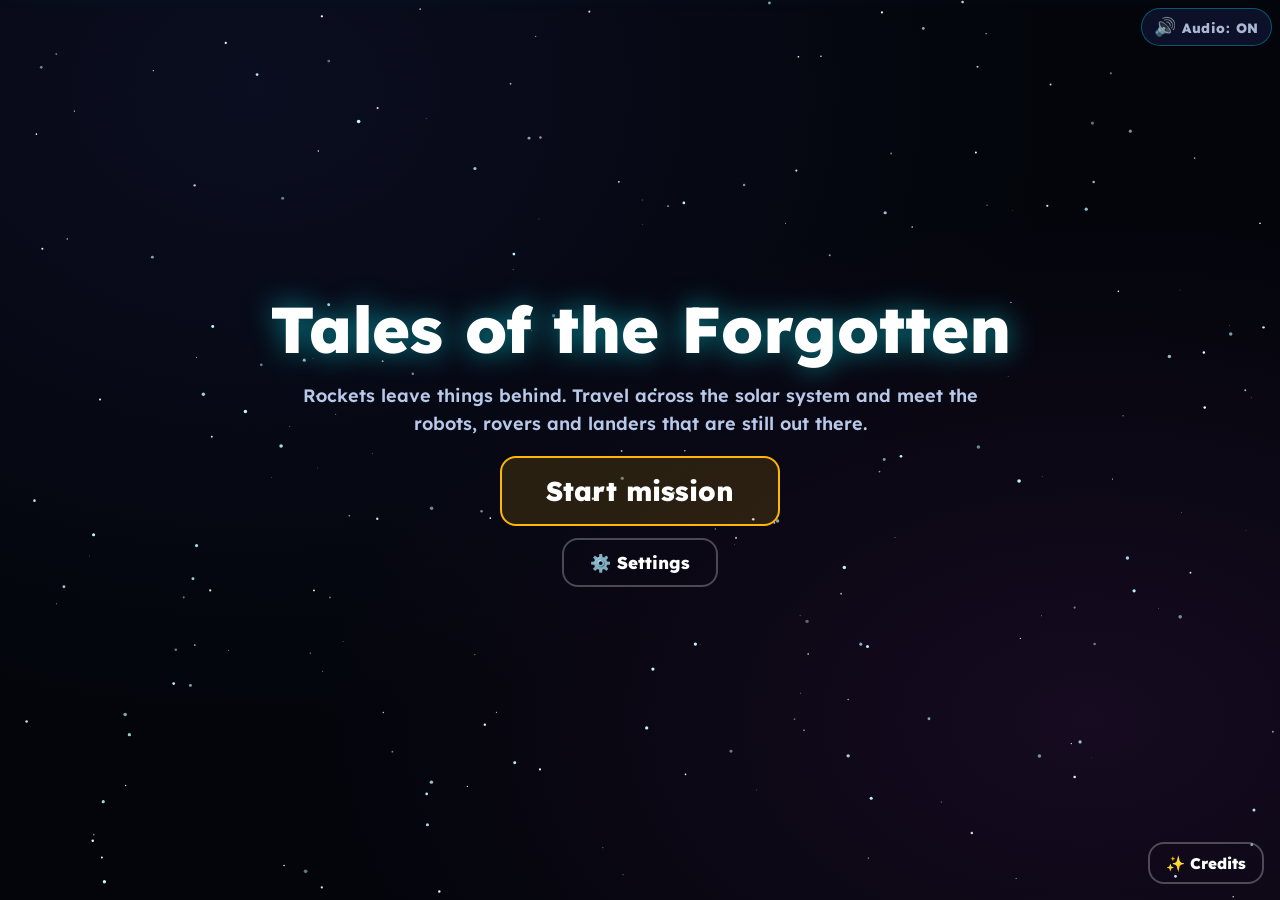
==== commit ed23ef65: "Rename index-15.html to index.html" ====
--- a/index.html
+++ b/index.html
@@ -251,6 +251,43 @@
 .cn-end{font:800 1.3rem Lexend,sans-serif;color:#ffd24a;margin-top:6px}
 #cin-skip{position:absolute;right:16px;top:16px;z-index:3;min-height:42px;padding:8px 16px;font-size:.85rem}
 #cin-end{display:none;position:absolute;left:50%;bottom:7vh;transform:translateX(-50%);z-index:3;animation:pop .6s both}
+/* ===== MINI-GAMES ONLY: one-screen layout, zero vertical scroll (#game) ===== */
+html:has(#game.on),body:has(#game.on){height:100%;overflow:hidden}
+#game.on{height:100vh;height:100dvh;min-height:0;max-height:100dvh;overflow:hidden;justify-content:flex-start;gap:6px;padding:8px 12px 10px}
+#game>h2{flex:none;font-size:clamp(1rem,2.6vh,1.35rem)}
+#game>#g-i{flex:none;font-size:clamp(.72rem,1.9vh,.95rem);line-height:1.3;max-width:80ch}
+#game #gbox{flex:1 1 auto;min-height:0;gap:6px!important;padding:8px 10px;overflow:hidden}
+#game #msg{flex:none;min-height:2.6em;display:flex;align-items:center;justify-content:center;font-size:clamp(.78rem,1.9vh,.95rem);line-height:1.3}
+#game #g-back{flex:none;min-height:36px;padding:4px 18px}
+#game .hud{flex:none;gap:4px 10px;font-size:clamp(.75rem,1.9vh,1rem)}
+#game .hud span{padding:2px 10px}
+#game canvas#cv{flex:1 1 0;min-height:0;width:100%;height:auto;max-width:100%;object-fit:contain}
+#game svg{flex:1 1 0;min-height:70px;width:100%;height:auto;max-height:none!important}
+#game .ctrl{flex:none;gap:8px}
+#game .ctrl .btn{min-height:clamp(44px,8vh,72px);font-size:clamp(.95rem,2.4vh,1.3rem);padding:6px 12px}
+#game .ctl2{flex:none;gap:6px 16px}
+#game input[type=range]{height:30px}
+#game .parts,#game .slots{flex:none;gap:6px}
+#game .part{min-width:60px;min-height:clamp(44px,8vh,84px);font-size:clamp(1.3rem,3.6vh,2.2rem);padding:2px 8px}
+#game .slot{min-width:96px;min-height:clamp(52px,9vh,110px);padding:4px 6px;font-size:clamp(.66rem,1.7vh,.95rem)}
+#game .slot .e{font-size:clamp(1.2rem,3.4vh,2.2rem)}
+@media(max-width:1240px){#game.on{padding-top:48px}}
+/* ===== Selected planet: full colour + glowing sprite AND rings ===== */
+.hit:hover .fl,.hit:focus-visible .fl{filter:drop-shadow(0 0 8px rgba(var(--aura),.85))}
+#solar.sel .pl.picked .disc,#solar.sel .pl.picked .hit.lock .disc{filter:brightness(1.18) saturate(1.3);box-shadow:0 0 30px 10px rgba(var(--aura),.85),0 0 90px 30px rgba(var(--aura),.4)}
+#solar.sel .pl.picked .ring,#solar.sel .pl.picked .hit.lock .ring{filter:brightness(1.4) saturate(1.25)}
+#solar.sel .pl.picked .fl{filter:drop-shadow(0 0 10px rgba(var(--aura),.95)) drop-shadow(0 0 28px rgba(var(--aura),.55))}
+#solar.sel .pl.picked .fl::before{content:"";position:absolute;inset:-18%;border-radius:50%;border:2px solid rgba(var(--aura),.85);pointer-events:none;z-index:5;animation:selpulse 1.8s ease-out infinite}
+@keyframes selpulse{from{transform:scale(.85);opacity:.9}to{transform:scale(1.55);opacity:0}}
+/* ===== v3: planets, rings, black hole, asteroids, locked transmissions ===== */
+#st-txt{cursor:default}body.dev-skip #st-txt{cursor:pointer}
+.ring{transition:border-color .25s,box-shadow .25s,filter .25s}
+.ring.fr{clip-path:inset(50% -80px -80px -80px)}
+.hit:hover .ring,.hit:focus-visible .ring,.hit:active .ring,#solar.sel .pl.picked .ring,#solar.sel .pl.picked .hit.lock .ring{border-color:rgb(var(--aura));filter:brightness(1.4) saturate(1.3);box-shadow:0 0 14px 3px rgba(var(--aura),.9),inset 0 0 12px 2px rgba(var(--aura),.7)}
+#solar.sel .pl.picked .hit.lock .bhx,#solar.sel .pl.picked .hit.lock .bhd{filter:brightness(1.2) saturate(1.2)}
+#solar.sel .pl.bh.picked .nm,#solar.sel .pl.bh.picked .lkb,#solar.sel .pl.bh.picked .gdb{display:none}
+#solar.sel .pl.bh.picked .fl{filter:none}
+.ast svg{background:none!important;border:0!important;border-radius:0!important}
 </style>
 </head>
 <body>
@@ -323,7 +360,7 @@
     <span class="ccmark"><b>✻</b> Claude Code</span>
     <img class="ns" data-logo="nasa" alt="NASA Space Apps Challenge logo">
   </div>
-  <p class="fact" style="margin:0;text-align:center">Team: <b>Victoria · Alan · Mariano · Jonas · Ivan · Iran</b><br>Created for the NASA Space Apps Challenge.</p>
+  <p class="fact" style="margin:0;text-align:center">Team: <b>Victoria Olivas · Mariano Morales · Ivan Copka · Jonás López · Alan Romo · Iran López</b><br>Created for the NASA Space Apps Challenge.</p>
   <button class="btn ghost" id="cr-cin" hidden>🎬 Watch the cinematic</button>
   <button class="btn gold" id="cr-close">Close</button>
 </div></div>
@@ -339,7 +376,7 @@
     <div class="cn-s">A game created by the team</div>
     <img class="nb" data-logo="nebula" alt="Nebula Orion 15 logo">
     <div class="cn-t">Nebula Orion 15</div>
-    <div class="cn-names"><span style="--i:0">Victoria</span><span style="--i:1">Alan</span><span style="--i:2">Mariano</span><span style="--i:3">Jonas</span><span style="--i:4">Ivan</span><span style="--i:5">Iran</span></div>
+    <div class="cn-names"><span style="--i:0">Victoria Olivas</span><span style="--i:1">Mariano Morales</span><span style="--i:2">Ivan Copka</span><span style="--i:3">Jonás López</span><span style="--i:4">Alan Romo</span><span style="--i:5">Iran López</span></div>
     <div class="cn-s">With the help of</div>
     <span class="ccmark big"><b>✻</b> Claude Code</span>
     <div class="cn-s">Made for the</div>
@@ -495,10 +532,10 @@
   const e=document.createElement("span");e.className=t.m=="bang"?"bc":"wb";e.textContent=t.c;e.style.setProperty("--i",wi++);tWord.append(e)}
  if(stick)box.scrollTop=box.scrollHeight}
 function blip(c){
- if(!sndOn||skipFx||/\s/.test(c))return;
- try{AC=AC||new(window.AudioContext||window.webkitAudioContext)();if(AC.state=="suspended")AC.resume();
+ if(!sndOn||skipFx||SFX.muted||/\s/.test(c))return;
+ try{AC=SFX.ctx();if(!AC)return;
   const o=AC.createOscillator(),g=AC.createGain(),n=AC.currentTime;o.type="square";o.frequency.value=480+Math.random()*140;
-  g.gain.setValueAtTime(.012,n);g.gain.exponentialRampToValueAtTime(.0001,n+.05);o.connect(g);g.connect(AC.destination);o.start(n);o.stop(n+.06)}catch(e){sndOn=0}}
+  g.gain.setValueAtTime(.012,n);g.gain.exponentialRampToValueAtTime(.0001,n+.05);o.connect(g);g.connect(SFX.out());o.start(n);o.stop(n+.06)}catch(e){sndOn=0}}
 function type(){
  if(ti>=toks.length)return fin();
  const t=toks[ti++],nx=toks[ti],c=t.c;put(t);blip(c);talk(c);
@@ -509,6 +546,7 @@
  if(c=="\n")d+=120;
  tm=setTimeout(type,d)}
 function skipType(){
+ if(!(typeof DEV!=="undefined"&&DEV.skip))return; /* locked for normal players */
  if(ti>=toks.length||!$("#story").classList.contains("on"))return;
  clearTimeout(tm);skipFx=1;while(ti<toks.length)put(toks[ti++]);skipFx=0;fin()}
 function fin(){clearTimeout(tm);setMouth(0);$("#st-go").hidden=false}
@@ -518,7 +556,7 @@
  if(!$("#story").classList.contains("on"))return;
  if(!matchMedia("(prefers-reduced-motion:reduce)").matches){
   const sz=44+Math.random()*60,W=innerWidth,dx=W+300,dy=dx*.2126,y0=Math.random()*innerHeight*.45,e=document.createElement("div");e.className="ast";
-  e.innerHTML=`<i class="tail" style="width:${sz*3.2}px;height:${sz*.45}px"></i><svg width="${sz}" height="${sz}" viewBox="0 0 100 100"><defs><radialGradient id="ag" cx=".35" cy=".3"><stop offset="0" stop-color="#b9bdc9"/><stop offset="1" stop-color="#3d4150"/></radialGradient></defs><polygon points="18,40 35,12 62,10 88,32 90,62 66,90 34,86 12,66" fill="url(#ag)" stroke="#ffb70388" stroke-width="3"/><circle cx="40" cy="38" r="9" fill="#0004"/><circle cx="66" cy="60" r="12" fill="#0004"/><circle cx="36" cy="68" r="6" fill="#0004"/></svg>`;
+  e.innerHTML=`<i class="tail" style="width:${sz*3.2}px;height:${sz*.45}px"></i><svg width="${sz}" height="${sz}" viewBox="0 0 100 100" style="width:${sz}px;height:${sz}px;background:none;border:0;border-radius:0"><defs><radialGradient id="ag" cx=".35" cy=".3"><stop offset="0" stop-color="#b9bdc9"/><stop offset="1" stop-color="#3d4150"/></radialGradient></defs><polygon points="18,40 35,12 62,10 88,32 90,62 66,90 34,86 12,66" fill="url(#ag)" stroke="#ffb70388" stroke-width="3"/><circle cx="40" cy="38" r="9" fill="#0004"/><circle cx="66" cy="60" r="12" fill="#0004"/><circle cx="36" cy="68" r="6" fill="#0004"/></svg>`;
   document.body.append(e);
   e.animate([{transform:`translate(-150px,${y0}px) rotate(12deg)`},{transform:`translate(${W+150}px,${y0+dy}px) rotate(12deg)`}],{duration:6500+Math.random()*3500,easing:"linear"}).onfinish=()=>e.remove()}
  astT=setTimeout(asteroid,4500+Math.random()*4500)}
@@ -586,6 +624,7 @@
  const p=PL[fi],e=$("#fm-f"),n=fk%p.f.length;
  e.textContent=p.f[n];e.style.animation="none";void e.offsetWidth;e.style.animation="";
  $("#fm-n").textContent=`Next fun fact (${n+1}/${p.f.length}) ▶`;$("#fm-n").hidden=p.f.length<2}
+function bhScale(el,nr){const w=el.querySelector(".fl").offsetWidth||80,t=nr?Math.min(innerWidth*.8,innerHeight*.34):Math.min(innerWidth*.42,innerHeight*.8);return Math.max(2,Math.min(8,t/w)).toFixed(2)}
 function pick(i,inst){
  const sol=$("#solar"),els=[...document.querySelectorAll("#solar .pl")],el=els[i];
  if(inst){sol.classList.add("inst");sol.classList.remove("sel");els.forEach(e=>e.classList.remove("picked"));void sol.offsetWidth}
@@ -593,7 +632,7 @@
  const nr=innerWidth<760,r=el.getBoundingClientRect(),cx=r.left+r.width/2,cy=r.top+r.height/2;
  el.style.setProperty("--dx",(nr?innerWidth/2:innerWidth*.24)-cx+"px");
  el.style.setProperty("--dy",(nr?innerHeight*.2:innerHeight/2)-cy+"px");
- el.style.setProperty("--sc",PL[i].id=="bh"?(nr?.9:1.05):nr?1.15:1.4);
+ el.style.setProperty("--sc",PL[i].id=="bh"?bhScale(el,nr):nr?1.15:1.4);
  els.forEach((e,j)=>{if(j==i)return;const q=e.getBoundingClientRect();e.style.setProperty("--ex",(q.left+q.width/2<cx?-1:1)*innerWidth*.55+"px")});
  picked=i;fillPanel(i);el.classList.add("picked");sol.classList.add("sel");$("#plpanel").classList.add("open");
  if(inst)requestAnimationFrame(()=>requestAnimationFrame(()=>sol.classList.remove("inst")))}
@@ -659,7 +698,7 @@
   const dt=Math.min((now-last)/1000,.05);last=now;
   if(!pause){
    if(hintT>0){hintT-=dt;if(hintT<=0)msg("")}
-   const t=(b.t||K("up"))&&L.f>0,l=hard&&(b.l||K("left"))&&L.f>0,r=hard&&(b.r||K("right"))&&L.f>0,dn=hard&&(b.d||K("down"))&&L.f>0;
+   const t=(b.t||K("up"))&&L.f>0,l=hard&&(b.l||K("left"))&&L.f>0,r=hard&&(b.r||K("right"))&&L.f>0,dn=hard&&(b.d||K("down"))&&L.f>0;SFX.thrust(t?1:(l||r)?.3:0);
    L.vy+=GRAV*dt;if(t){L.vy-=THR*dt;L.f-=16*dt}
    if(l){L.vx-=SIDE*dt;L.f-=5*dt}if(r){L.vx+=SIDE*dt;L.f-=5*dt}if(hard)L.vx*=1-.3*dt;
    if(dn){const m=Math.min(Math.abs(L.vx),BRK*dt);L.vx-=Math.sign(L.vx)*m;L.f-=4*dt}
@@ -758,7 +797,7 @@
  const x=$("#cv").getContext("2d"),W=720,H=420,gy=H-50,R=30,N=15,T=1.1,HT=130,X0=70,ST=(W-140)/N,CD=3.7,b={};
  let S,last,pause=0;
  function reset(){S={c:0,t:0,n:0,x:X0,y:gy-R,infl:0,glow:0,miss:0,sq:0,ph:0,pet:0,rv:0,part:[]};pause=0;msg("Get ready!")}
- function brace(){if(pause||S.c<CD||S.ph!=0)return;S.infl=1;S.glow=.45}
+ function brace(){if(pause||S.c<CD||S.ph!=0)return;S.infl=1;S.glow=.45;SFX.puff()}
  bindPad(b,{t:brace});
  $("#cv").onpointerdown=e=>{e.preventDefault();brace()};
  kbHook=(a,e)=>{if(!e.repeat)brace()};
@@ -772,7 +811,7 @@
    else if(S.ph==0){
     S.t+=dt;
     if(S.t>=T){
-     S.t-=T;S.n++;const ok=S.infl;S.infl=0;S.miss=ok?0:S.miss+1;S.x=X0+S.n*ST;S.sq=1;dust();
+     S.t-=T;S.n++;const ok=S.infl;S.infl=0;S.miss=ok?0:S.miss+1;S.x=X0+S.n*ST;S.sq=1;dust();SFX.bounce();
      if(S.miss>=3){pause=1;failM("🎈","The airbags went flat!","You didn't puff them up for 3 bounces in a row. Tap the screen or press Space once during each bounce. You made it through "+S.n+" of "+N+" bounces.",()=>{reset();last=performance.now()})}
      else if(S.n>=N){S.ph=1;S.t=0;msg("All 15 bounces done! Opening the petals...","ok")}
      else msg(ok?"Bounce "+S.n+" of "+N+" ✔":"Tap or press Space during the bounce!",ok?"ok":"warn")}
@@ -898,7 +937,7 @@
   const dt=Math.min((now-last)/1000,.05);last=now;
   if(!pause){
    const up=b.t||K("up"),dn=b.d||K("down"),tl=b.l||K("left"),tr=b.r||K("right");
-   S.R=Math.max(0,Math.min(1,S.R+((up?1:0)-(dn?1:0))*.5*dt));
+   S.R=Math.max(0,Math.min(1,S.R+((up?1:0)-(dn?1:0))*.5*dt));SFX.thrust(S.R>.03?S.R:0,"rotor");
    S.th+=(((tr?1:0)-(tl?1:0))*22-S.th)*Math.min(1,6*dt);
    const th=S.th*Math.PI/180,lift=S.y<30?0:A*S.R*S.R,gs=gust(dt),gu=S.air?gs:0;
    S.vx+=(lift*Math.sin(th)*2.2+gu)*dt;S.vy+=(GR-lift*Math.cos(th))*dt;
@@ -957,7 +996,7 @@
    S.t+=dt;S.inv=Math.max(0,S.inv-dt);
    const dx=(b.r||mv("right")?1:0)-(b.l||mv("left")?1:0),dy=(b.d||mv("down")?1:0)-(b.u||mv("up")?1:0);
    if(S.ph==0){
-    S.th=dx||dy?1:0;if(S.th)S.fuel=Math.max(0,S.fuel-.35*dt);
+    S.th=dx||dy?1:0;if(S.th)S.fuel=Math.max(0,S.fuel-.35*dt);SFX.thrust(S.th?.5:0,"ion");
     S.vx+=dx*60*dt;S.vy+=dy*60*dt;S.vx*=1-.25*dt;S.vy*=1-.25*dt;
     const sp=Math.hypot(S.vx,S.vy);if(sp>110){S.vx*=110/sp;S.vy*=110/sp}
     S.x+=S.vx*dt;S.y+=S.vy*dt;
@@ -1105,7 +1144,7 @@
 const MIS=[0,1,2,3,5,6,7,9,10];
 function pct(){const m=done.filter(j=>MIS.includes(j)).length,st=MIS.reduce((a,j)=>a+(stars[j]||0),0),t=WORLDS.filter(gold).length;
  return{m,s:st,t,p:Math.min(100,Math.round(40*m/9+30*st/27+30*t/4))}}
-function refreshPct(){const c=pct(),e=$("#pct");e.innerHTML=`🌌 Game completion <b>${c.p}%</b>`;e.classList.toggle("full",c.p>=100)}
+function refreshPct(){const c=pct(),e=$("#pct");e.style.display=trUnlocked()?"":"none";e.innerHTML=`🌌 Game completion <b>${c.p}%</b>`;e.classList.toggle("full",c.p>=100)}
 const shuf=a=>{a=a.slice();for(let i=a.length-1;i>0;i--){const j=Math.random()*(i+1)|0;[a[i],a[j]]=[a[j],a[i]]}return a};
 function tvBlock(p){const T=TR[p.id];if(!T)return"";
  if(gold(p.id))return`<div class="gbadge"><span class="medal">🏅</span><span><b>${T.badge}</b><small>Golden aura earned! This world is 100% complete.</small></span></div>`;
@@ -1204,5 +1243,390 @@
 $("#start").onclick=()=>solar();
 $("#to-intro").onclick=()=>show("intro");
 </script>
+<script>
+/* =====================================================================
+   SFX · Web Audio synthesizer for "Tales of the Forgotten" (NASA Space Apps)
+   - 100% synthesized with the Web Audio API: no audio files, no libraries.
+   - Load it AFTER the main game <script> (it wraps the game's functions).
+   - Audio starts on the player's first tap / click / key press, so browsers
+     never block it (the "Start mission" screen is that first interaction).
+   - Floating "Audio: ON / OFF" button (top-right) + key M + Settings row.
+   ===================================================================== */
+const SFX=(()=>{
+ "use strict";
+ const AC=window.AudioContext||window.webkitAudioContext;
+ let ctx=null,master=null,noiseBuf=null,vol=.85,muted=false;
+ try{muted=localStorage.getItem("sfxMuted")==="1"}catch(e){}
+ const gates={};
+ const gate=(k,ms)=>{const t=performance.now();if(t-(gates[k]||-1e9)<ms)return false;gates[k]=t;return true};
+
+ /* ---------- context + first-gesture unlock ---------- */
+ function unlock(){
+  if(!AC||(ctx&&ctx.state==="running"))return;
+  if(!ctx){
+   try{ctx=new AC({latencyHint:"interactive"})}catch(e){try{ctx=new AC()}catch(e2){return}}
+   master=ctx.createGain();master.gain.value=muted?0:vol;
+   const comp=ctx.createDynamicsCompressor();comp.threshold.value=-16;comp.knee.value=12;comp.ratio.value=5;
+   master.connect(comp);comp.connect(ctx.destination);
+   noiseBuf=ctx.createBuffer(1,ctx.sampleRate*2,ctx.sampleRate);
+   const d=noiseBuf.getChannelData(0);for(let i=0;i<d.length;i++)d[i]=Math.random()*2-1;
+   /* iOS Safari: play one silent sample inside the gesture */
+   try{const s=ctx.createBufferSource();s.buffer=ctx.createBuffer(1,1,22050);s.connect(ctx.destination);s.start(0)}catch(e){}
+  }
+  if(ctx.state!=="running"&&ctx.resume)ctx.resume().catch(()=>{});
+ }
+ ["pointerdown","pointerup","touchend","click","keydown"].forEach(ev=>addEventListener(ev,unlock,{capture:true,passive:true}));
+ document.addEventListener("visibilitychange",()=>{
+  if(!ctx)return;
+  if(document.hidden)ctx.suspend&&ctx.suspend().catch(()=>{});else ctx.resume&&ctx.resume().catch(()=>{})});
+
+ /* ---------- building blocks ---------- */
+ /* tone: {f,to,d,type,v,at,a,lp}  (pitch glide f→to, volume v, attack a, delay at) */
+ function tone(o){
+  const c=ctx,t=c.currentTime+(o.at||0),d=o.d||.1,v=o.v==null?.1:o.v,a=Math.min(o.a==null?.005:o.a,d*.5);
+  const os=c.createOscillator(),g=c.createGain();
+  os.type=o.type||"sine";os.frequency.setValueAtTime(o.f,t);
+  if(o.to)os.frequency.exponentialRampToValueAtTime(o.to,t+d);
+  g.gain.setValueAtTime(.0001,t);g.gain.linearRampToValueAtTime(v,t+a);g.gain.exponentialRampToValueAtTime(.0001,t+d);
+  let n=os;
+  if(o.lp){const f=c.createBiquadFilter();f.type="lowpass";f.frequency.value=o.lp;os.connect(f);n=f}
+  n.connect(g);g.connect(master);os.start(t);os.stop(t+d+.03);
+ }
+ /* noise: {d,v,type,f,to,q,at,a}  (filtered white noise with a sweeping cutoff) */
+ function noise(o){
+  const c=ctx,t=c.currentTime+(o.at||0),d=o.d||.2,v=o.v==null?.1:o.v,a=Math.min(o.a==null?.005:o.a,d*.5);
+  const s=c.createBufferSource(),f=c.createBiquadFilter(),g=c.createGain();
+  s.buffer=noiseBuf;s.loop=true;
+  f.type=o.type||"lowpass";f.Q.value=o.q||1;f.frequency.setValueAtTime(o.f||1000,t);
+  if(o.to)f.frequency.exponentialRampToValueAtTime(o.to,t+d);
+  g.gain.setValueAtTime(.0001,t);g.gain.linearRampToValueAtTime(v,t+a);g.gain.exponentialRampToValueAtTime(.0001,t+d);
+  s.connect(f);f.connect(g);g.connect(master);s.start(t,Math.random()*1.5);s.stop(t+d+.03);
+ }
+
+ /* ---------- the sound effects ---------- */
+ const N=[523.25,659.25,783.99,1046.5];   /* C5 E5 G5 C6 */
+ const S={
+  /* UI */
+  hover(){if(!gate("hv",55))return;tone({f:1500,to:1900,d:.035,type:"sine",v:.025})},
+  click(){tone({f:700,to:1250,d:.05,type:"square",v:.04,lp:3500});tone({f:1900,d:.06,type:"sine",v:.035,at:.012})},
+  whoosh(){if(!gate("ws",300))return;noise({d:.55,v:.05,type:"bandpass",q:.8,f:250,to:2200,a:.25})},
+
+  /* world selection: sonar ping + radar sweep + telemetry chirps */
+  radar(){
+   noise({d:.5,v:.05,type:"bandpass",q:6,f:300,to:3200});
+   [0,.2,.4].forEach((x,i)=>tone({f:1320,d:.9,type:"sine",v:.09/(1+i*2.2),at:.08+x}));
+   [[2200,.62],[1760,.69],[2640,.76]].forEach(([f,x])=>tone({f,d:.04,type:"square",v:.025,at:x,lp:5000}))},
+
+  /* chapter opening: "incoming transmission" data burst + soft beacon */
+  transmission(){
+   noise({d:.35,v:.04,type:"bandpass",q:4,f:2800,to:700});
+   for(let i=0;i<9;i++)tone({f:1000+((i*7919)%13)*170,d:.03,type:"square",v:.025,at:.05+i*.045,lp:4500});
+   tone({f:880,d:.5,type:"sine",v:.07,at:.5});tone({f:1320,d:.7,type:"sine",v:.05,at:.62})},
+
+  /* mini-games */
+  success(){if(!gate("ok",120))return;N.forEach((f,i)=>tone({f,d:.16,type:"triangle",v:.1,at:i*.065}));tone({f:2093,d:.25,type:"sine",v:.03,at:.2})},
+  error(){if(!gate("er",250))return;[0,.16].forEach(x=>{tone({f:165,to:120,d:.13,type:"sawtooth",v:.07,at:x,lp:700});tone({f:110,d:.13,type:"square",v:.03,at:x,lp:500})})},
+  puff(){noise({d:.28,v:.12,type:"bandpass",q:1.2,f:400,to:1800});tone({f:200,to:420,d:.2,type:"sine",v:.06})},
+  bounce(){if(!gate("bn",200))return;tone({f:150,to:60,d:.2,type:"sine",v:.2});noise({d:.12,v:.08,type:"lowpass",f:900,to:200})},
+
+  /* victory / arrival alarm */
+  win(){
+   N.forEach((f,i)=>{tone({f,d:.22,type:"square",v:.05,at:i*.11,lp:3000});tone({f,d:.3,type:"triangle",v:.09,at:i*.11})});
+   N.forEach(f=>tone({f,d:1.1,type:"triangle",v:.06,at:.5,a:.02}));
+   tone({f:2093,d:.9,type:"sine",v:.03,at:.52});
+   [0,.14].forEach(x=>tone({f:1568,d:.08,type:"sine",v:.05,at:1.35+x}))},
+
+  /* bad landing: impact + debris + descending warning */
+  crash(){
+   noise({d:.7,v:.28,type:"lowpass",f:2400,to:120,a:.002});
+   tone({f:110,to:38,d:.45,type:"sine",v:.3,a:.002});
+   tone({f:300,to:90,d:.25,type:"sawtooth",v:.08,lp:900,at:.02});
+   [0,.1].forEach(x=>tone({f:2200,to:1500,d:.1,type:"square",v:.025,at:.12+x,lp:3000}));
+   tone({f:196,to:98,d:.5,type:"sawtooth",v:.05,lp:600,at:.45})}
+ };
+
+ /* ---------- continuous engine (rocket roar / rotor whir / ion hum) ----------
+    Call SFX.thrust(level 0..1, kind) every frame while the engine is on.
+    A watchdog fades it out if the calls stop (screen change, pause, landing). */
+ const K={
+  rocket:{c:L=>300+700*L,g:L=>.26*L,f:L=>48+28*L,t:"sawtooth",o:.7},
+  rotor:{c:L=>400+1400*L,g:L=>.2*L,f:L=>60+260*L,t:"sawtooth",o:.25},
+  ion:{c:()=>1800,g:L=>.12*L,f:L=>200+90*L,t:"sine",o:.9}
+ };
+ let eng=null,engLevel=0,engTick=0,engTimer=0,killT=0;
+ function engStart(kind){
+  const c=ctx,g=c.createGain(),f=c.createBiquadFilter(),src=c.createBufferSource(),o=c.createOscillator(),og=c.createGain();
+  g.gain.value=0;f.type="lowpass";f.Q.value=.8;og.gain.value=K[kind].o;o.type=K[kind].t;
+  src.buffer=noiseBuf;src.loop=true;src.connect(f);o.connect(og);og.connect(f);f.connect(g);g.connect(master);
+  src.start();o.start();eng={g,f,src,o,og,kind};
+ }
+ function engKill(){
+  clearInterval(engTimer);engTimer=0;clearTimeout(killT);
+  if(!eng)return;const e=eng;eng=null;engLevel=0;
+  try{e.src.stop();e.o.stop()}catch(x){}
+  try{e.g.disconnect()}catch(x){}
+ }
+ function engSet(L){
+  engLevel=L;if(!eng)return;
+  const t=ctx.currentTime,k=K[eng.kind];
+  eng.g.gain.setTargetAtTime(k.g(L),t,L>0?.05:.09);
+  eng.f.frequency.setTargetAtTime(k.c(L),t,.08);
+  eng.o.frequency.setTargetAtTime(k.f(L),t,.08);
+  if(L===0){clearTimeout(killT);killT=setTimeout(()=>{if(engLevel===0)engKill()},600)}
+ }
+ function thrust(L,kind){
+  if(!ctx||muted)return;
+  kind=K[kind]?kind:"rocket";engTick=performance.now();
+  if(!(L>.01)){if(eng&&engLevel>0)engSet(0);return}
+  if(ctx.state!=="running"&&ctx.resume)ctx.resume().catch(()=>{});
+  clearTimeout(killT);
+  if(!eng||eng.kind!==kind){engKill();engStart(kind)}
+  engSet(Math.min(1,L));
+  if(!engTimer)engTimer=setInterval(()=>{if(performance.now()-engTick>140&&engLevel>0)engSet(0)},60);
+ }
+
+ /* ---------- black-hole wind: a howling void (looped, slow fade in/out) ---------- */
+ let wind=null,windWanted=false;
+ function windStart(){
+  if(wind||!ctx||muted)return;
+  const c=ctx,out=c.createGain(),nodes=[];
+  out.gain.value=0;out.connect(master);
+  /* cavernous "space" reverb: a long decaying noise impulse */
+  const ir=c.createBuffer(2,Math.floor(c.sampleRate*2.6),c.sampleRate);
+  for(let ch=0;ch<2;ch++){const d=ir.getChannelData(ch);for(let i=0;i<d.length;i++)d[i]=(Math.random()*2-1)*Math.pow(1-i/d.length,2.4)}
+  const verb=c.createConvolver();verb.buffer=ir;
+  const wet=c.createGain();wet.gain.value=.8;verb.connect(wet);wet.connect(out);
+  const send=(node,amt)=>{const g=c.createGain();g.gain.value=amt;node.connect(g);g.connect(verb)};
+  const loopNoise=rate=>{const s=c.createBufferSource();s.buffer=noiseBuf;s.loop=true;s.playbackRate.value=rate;nodes.push(s);return s};
+  const lfo=(hz,depth,param)=>{const o=c.createOscillator(),g=c.createGain();o.frequency.value=hz;g.gain.value=depth;o.connect(g);g.connect(param);nodes.push(o)};
+  /* howling wind: band-passed noise whose pitch and strength drift slowly */
+  const w=loopNoise(1),bp=c.createBiquadFilter(),wg=c.createGain();
+  bp.type="bandpass";bp.frequency.value=480;bp.Q.value=1.4;wg.gain.value=.55;
+  w.connect(bp);bp.connect(wg);wg.connect(out);send(wg,.7);lfo(.11,260,bp.frequency);lfo(.29,.3,wg.gain);
+  /* thin whistle riding on top */
+  const w2=loopNoise(.8),bp2=c.createBiquadFilter(),wg2=c.createGain();
+  bp2.type="bandpass";bp2.frequency.value=1100;bp2.Q.value=6;wg2.gain.value=.12;
+  w2.connect(bp2);bp2.connect(wg2);wg2.connect(out);send(wg2,1);lfo(.07,520,bp2.frequency);lfo(.17,.08,wg2.gain);
+  /* deep rumble of the event horizon */
+  const r=loopNoise(.5),lp=c.createBiquadFilter(),rg=c.createGain();
+  lp.type="lowpass";lp.frequency.value=150;rg.gain.value=.9;
+  r.connect(lp);lp.connect(rg);rg.connect(out);lfo(.06,.35,rg.gain);
+  /* sub drone */
+  [46,69.3].forEach(f=>{const o=c.createOscillator(),g=c.createGain();o.type="sine";o.frequency.value=f;g.gain.value=.12;o.connect(g);g.connect(out);nodes.push(o)});
+  /* ghostly cosmic pad that swells in the reverb */
+  [[98,.05],[147,.04],[196.6,.03]].forEach(([f,a],i)=>{
+   const o=c.createOscillator(),g=c.createGain();o.type="sine";o.frequency.value=f;g.gain.value=a;
+   o.connect(g);g.connect(out);send(g,1);lfo(.04+i*.03,a*.6,g.gain);nodes.push(o)});
+  nodes.forEach(n=>n.start());
+  out.gain.setTargetAtTime(.42,c.currentTime,1.1);
+  wind={out,nodes};
+ }
+ function windStop(){
+  if(!wind)return;const w=wind;wind=null;
+  try{w.out.gain.setTargetAtTime(0,ctx.currentTime,.3)}catch(e){}
+  setTimeout(()=>{w.nodes.forEach(n=>{try{n.stop()}catch(e){}});try{w.out.disconnect()}catch(e){}},1600);
+ }
+
+ /* ---------- mute / unmute ---------- */
+ function setMuted(m){
+  muted=!!m;try{localStorage.setItem("sfxMuted",muted?"1":"0")}catch(e){}
+  if(master)master.gain.setTargetAtTime(muted?0:vol,ctx.currentTime,.02);
+  if(muted){engKill();windStop()}else if(windWanted&&ctx)windStart();
+  ui();
+ }
+ function ui(){
+  const b=document.getElementById("sfx-mute");
+  if(b){
+   b.setAttribute("aria-pressed",String(muted));
+   b.setAttribute("aria-label",muted?"Sound effects are off. Press to turn on":"Sound effects are on. Press to turn off");
+   b.title=(muted?"Turn sound effects on":"Turn sound effects off")+" (M)";
+   b.firstChild.textContent=muted?"🔇":"🔊";b.lastChild.textContent=muted?"Audio: OFF":"Audio: ON"}
+  const s=document.getElementById("set-sfx");if(s)s.textContent=muted?"Off 🔇":"On 🔊";
+ }
+
+ /* ---------- public API ---------- */
+ const api={
+  ctx:()=>ctx,out:()=>master,unlock,thrust,setMuted,
+  wind(on){windWanted=!!on;if(!ctx)return;if(on)windStart();else windStop()},toggle:()=>setMuted(!muted),
+  get muted(){return muted},
+  volume(v){vol=Math.max(0,Math.min(1,v));if(master&&!muted)master.gain.value=vol}
+ };
+ Object.keys(S).forEach(k=>{api[k]=(...a)=>{
+  if(!ctx||muted)return;
+  if(ctx.state!=="running"&&ctx.resume)ctx.resume().catch(()=>{});
+  try{S[k](...a)}catch(e){}}});
+
+ /* ---------- floating Audio ON/OFF button + Settings row ---------- */
+ const CSS=`
+#sfx-mute{position:fixed;top:max(8px,env(safe-area-inset-top));right:max(8px,env(safe-area-inset-right));z-index:70;display:inline-flex;align-items:center;gap:6px;min-height:38px;padding:6px 12px;border-radius:99px;background:#12183acc;border:1px solid #00f3ff66;color:#cfe0ff;font:800 .75rem Lexend,sans-serif;letter-spacing:.04em;cursor:pointer;opacity:.82;transition:opacity .2s,border-color .2s;-webkit-tap-highlight-color:transparent}
+#sfx-mute:hover,#sfx-mute:focus-visible{opacity:1;border-color:#00f3ff}
+#sfx-mute[aria-pressed=true]{border-color:#ff4d6d99;color:#ffb3c0}
+#sfx-mute .i{font-size:1rem;line-height:1}
+#cin-skip{right:auto;left:16px}
+@media(max-width:1240px){.screen{padding-top:58px}#solar{padding-top:96px}#pct{top:54px}}
+@media(max-width:600px){#sfx-mute .t{display:none}#sfx-mute{padding:6px 10px}}`;
+ function mount(){
+  if(document.getElementById("sfx-mute"))return;
+  const st=document.createElement("style");st.id="sfx-css";st.textContent=CSS;document.head.appendChild(st);
+  const b=document.createElement("button");
+  b.id="sfx-mute";b.type="button";b.setAttribute("data-nosfx","");b.setAttribute("translate","no");
+  b.innerHTML='<span class="i" aria-hidden="true"></span><span class="t"></span>';
+  b.addEventListener("click",e=>{unlock();setMuted(!muted);if(!muted)api.click();if(e.detail)b.blur()});
+  document.body.appendChild(b);
+  const ref=document.getElementById("set-snd"),row0=ref&&ref.closest(".srow");
+  if(row0){
+   const row=document.createElement("div");row.className="srow";
+   row.innerHTML='<span>Sound effects <small>(key M)</small></span><button class="btn ghost tg" id="set-sfx" type="button" data-nosfx></button>';
+   row0.after(row);
+   row.querySelector("button").onclick=()=>{unlock();setMuted(!muted);if(!muted)api.click()};
+  }
+  ui();
+ }
+ if(document.readyState==="loading")document.addEventListener("DOMContentLoaded",mount);else mount();
+
+ /* keyboard shortcut: M = mute / unmute */
+ addEventListener("keydown",e=>{
+  if(e.code!=="KeyM"||e.repeat||e.ctrlKey||e.metaKey||e.altKey)return;
+  if(/^(INPUT|TEXTAREA|SELECT)$/.test((e.target&&e.target.tagName)||""))return;
+  unlock();setMuted(!muted);if(!muted)api.click();
+ });
+
+ /* ---------- UI sounds by event delegation (hover + click) ---------- */
+ const SEL="button,.btn,.mis-btn,.slot,.part,[role=button],input[type=range],.tvo";
+ const off=t=>!t||t.disabled||t.hasAttribute("data-nosfx");
+ document.addEventListener("pointerover",e=>{
+  if(e.pointerType!=="mouse")return;
+  const t=e.target.closest&&e.target.closest(SEL);
+  if(off(t)||(e.relatedTarget&&t.contains(e.relatedTarget)))return;
+  api.hover();
+ },{passive:true});
+ document.addEventListener("click",e=>{
+  const t=e.target.closest&&e.target.closest(SEL);
+  /* skipped on purpose: planets (radar), chapters (transmission), game pads, answers/slots (success/error) */
+  if(off(t)||t.matches(".hit:not(.lock),[data-m],[data-k],.tvo,.slot"))return;
+  api.click();
+ },true);
+
+ return api;
+})();
+
+/* ---------- wiring into the game's own functions ---------- */
+(function sfxWire(){
+ const wrap=(n,pre,post)=>{
+  const o=window[n];if(typeof o!=="function")return;
+  window[n]=function(){
+   try{pre&&pre.apply(this,arguments)}catch(e){}
+   const r=o.apply(this,arguments);
+   try{post&&post.call(this,r,arguments)}catch(e){}
+   return r};
+ };
+ /* choose a world → radar ping (pick(i,1) is just a resize re-layout) */
+ wrap("pick",(i,inst)=>{if(!inst)SFX.radar();SFX.wind(!!PL[i]&&PL[i].id==="bh")});
+ /* the black hole's wind stops when you leave it */
+ wrap("back",()=>SFX.wind(false));
+ wrap("swap",()=>SFX.wind(false));
+ wrap("solar",()=>SFX.wind(false));
+ /* open a chapter → incoming transmission */
+ wrap("story",()=>SFX.transmission());
+ /* black screen wipe between scenes */
+ wrap("sweep",()=>{if(typeof busy!=="undefined"&&!busy)SFX.whoosh()});
+ /* mission complete / golden aura → victory alarm */
+ wrap("win",()=>SFX.win());
+ wrap("goldNow",()=>SFX.win());
+ /* failure pop-up: 💥 = crash, anything else = console error buzz */
+ wrap("popup",(ic,t,r,btn,cb,bad)=>{if(bad)SFX[ic==="💥"?"crash":"error"]()});
+ /* HUD messages: "ok" = success chime, "warn" = soft warning, skid = bounce */
+ wrap("msg",(t,c)=>{
+  if(c==="ok")SFX.success();
+  else if(c==="warn"){
+   t=String(t||"");
+   if(/^Mission failed/.test(t))return;
+   if(/^Whoa, too much sideways/.test(t))SFX.bounce();else SFX.error();
+  }
+ });
+ /* trivia answers */
+ const ans=window.answerTv;
+ if(typeof ans==="function"){
+  window.answerTv=function(){
+   const s=tvS,n=s?s.res.length:0,r=ans.apply(this,arguments);
+   try{if(s&&s.res.length>n)SFX[s.res[s.res.length-1]?"success":"error"]()}catch(e){}
+   return r};
+ }
+})();
+</script>
+<script>
+/* ===== DEVELOPER PANEL · secret code: press 2, 3, 1, 3 ===== */
+const DEV={on:false,skip:false};
+(function(){
+ const CSS=`#dev,#devc{position:fixed;inset:0;z-index:90;display:none;align-items:center;justify-content:center;padding:16px;background:#03050bcc}
+#dev.on,#devc.on{display:flex;animation:fade .25s}
+.dvbox{width:min(460px,100%);max-height:92vh;overflow:auto;display:flex;flex-direction:column;gap:10px;padding:20px;border-radius:22px;background:#0d1330f2;border:2px solid var(--gold);box-shadow:0 0 40px #ffb70044;text-align:center}
+.dvbox h2{margin:0}.dvbox p{margin:0;color:#b8c8e8;font-size:.9rem;font-weight:400}
+.dvbox .btn{min-height:46px;font-size:.95rem;padding:8px 14px}
+.dvbox .btn.act{border-color:var(--ok);background:#39ff8822}
+#dv-stat{color:var(--cy)!important;font-weight:600!important}#dv-msg{min-height:1.4em;color:var(--ok)!important;font-weight:800!important}`;
+ const st=document.createElement("style");st.textContent=CSS;document.head.appendChild(st);
+ const root=document.createElement("div");root.setAttribute("translate","no");
+ root.innerHTML=`<div id="devc" role="dialog" aria-modal="true" aria-label="Developer mode"><div class="dvbox">
+  <div style="font-size:3rem">🛠️</div><h2>Developer mode</h2>
+  <p>Developer mode is now <b style="color:#39ff88">ENABLED</b>. These tools are for the team only: skip dialogues, give all stars, auto-complete the game.</p>
+  <button class="btn gold" id="dvc-open" type="button">Open developer panel</button>
+  <button class="btn ghost" id="dvc-off" type="button">Disable developer mode</button></div></div>
+ <div id="dev" role="dialog" aria-modal="true" aria-label="Developer panel"><div class="dvbox">
+  <h2>🛠️ Developer panel</h2><p id="dv-stat"></p><p id="dv-msg" aria-live="polite"></p>
+  <button class="btn" id="dv-skipnow" type="button">⏩ Skip the current dialogue</button>
+  <button class="btn" id="dv-skiptg" type="button"></button>
+  <button class="btn" id="dv-stars" type="button">⭐ Activate all stars (3⭐ on every mission)</button>
+  <button class="btn" id="dv-miss" type="button">✅ Complete all missions (unlock every world)</button>
+  <button class="btn gold" id="dv-all" type="button">🚀 Autocomplete everything (missions + ⭐ + trivias)</button>
+  <button class="btn" id="dv-win" type="button">🏁 Win the current mini-game</button>
+  <button class="btn" id="dv-cin" type="button">🎬 Play the credits cinematic</button>
+  <button class="btn" id="dv-menu" type="button">🪐 Go to the solar system</button>
+  <button class="btn ghost" id="dv-off" type="button">🔒 Disable developer mode</button>
+  <button class="btn gold" id="dv-close" type="button">Close</button></div></div>`;
+ document.body.appendChild(root);
+ const on=id=>$(id).classList.contains("on");
+ const say=t=>{$("#dv-msg").textContent=t};
+ const stat=()=>{const c=pct();$("#dv-stat").textContent=`Missions ${c.m}/9 · Stars ${c.s}/27 · Trivias ${c.t}/4 · Completion ${c.p}%`};
+ const skipLabel=()=>{const b=$("#dv-skiptg");b.textContent="🖱️ Click / Space can skip dialogues: "+(DEV.skip?"ON":"OFF");b.classList.toggle("act",DEV.skip);document.body.classList.toggle("dev-skip",DEV.skip)};
+ const save=()=>{try{localStorage.setItem("act1",JSON.stringify(done));localStorage.setItem("stars",JSON.stringify(stars));localStorage.setItem("trivia",JSON.stringify(trv))}catch(e){}};
+ function refresh(){
+  save();refreshPct();
+  if(on("#solar")){const p=picked;solar(null,p)}
+  stat();try{SFX.success()}catch(e){}}
+ const giveStars=()=>MIS.forEach(j=>{stars[j]=3});
+ const completeMissions=()=>MIS.forEach(j=>{if(!done.includes(j))done.push(j);stars[j]=stars[j]||1});
+ function openPanel(){stat();skipLabel();say("");closeM("#devc");openM("#dev");setTimeout(()=>$("#dv-close").focus(),50)}
+ function enable(){DEV.on=true;openM("#devc");setTimeout(()=>$("#dvc-open").focus(),50);try{SFX.success()}catch(e){}}
+ function disable(){DEV.on=false;DEV.skip=false;skipLabel();closeM("#dev");closeM("#devc")}
+ $("#dvc-open").onclick=openPanel;$("#dvc-off").onclick=disable;$("#dv-off").onclick=disable;
+ $("#dv-close").onclick=()=>closeM("#dev");
+ $("#dv-skiptg").onclick=()=>{DEV.skip=!DEV.skip;skipLabel()};
+ $("#dv-skipnow").onclick=()=>{
+  if(!on("#story"))return say("Open a story transmission first.");
+  const s=DEV.skip;DEV.skip=true;try{skipType()}finally{DEV.skip=s}
+  closeM("#dev")};
+ $("#dv-stars").onclick=()=>{giveStars();refresh();say("All stars activated ⭐")};
+ $("#dv-miss").onclick=()=>{completeMissions();refresh();say("All missions completed ✅")};
+ $("#dv-all").onclick=()=>{completeMissions();giveStars();WORLDS.forEach(id=>{trv[id]=1});refresh();say("Everything completed 🚀")};
+ $("#dv-win").onclick=()=>{
+  if(!on("#game"))return say("Open a mini-game first.");
+  cancelAnimationFrame(loop);closeM("#dev");win()};
+ $("#dv-cin").onclick=()=>{closeM("#dev");cinematic()};
+ $("#dv-menu").onclick=()=>{closeM("#dev");$("#win").classList.remove("on");menu()};
+ /* secret code listener (capture phase so it also guards the game keys while the panel is open) */
+ let buf=[],bt=0;
+ addEventListener("keydown",e=>{
+  if(on("#dev")||on("#devc")){
+   if(e.key==="Escape"){closeM("#dev");closeM("#devc")}
+   e.stopImmediatePropagation();return}
+  if(e.repeat||e.ctrlKey||e.metaKey||e.altKey||on("#tv"))return;
+  if(/^[0-9]$/.test(e.key)){
+   const t=Date.now();if(t-bt>2500)buf=[];bt=t;buf=buf.concat(e.key).slice(-4);
+   if(buf.join("")==="2313"){buf=[];DEV.on?openPanel():enable()}
+  }else if(e.key.length===1)buf=[];
+ },true);
+})();
+</script>
 </body>
 </html>
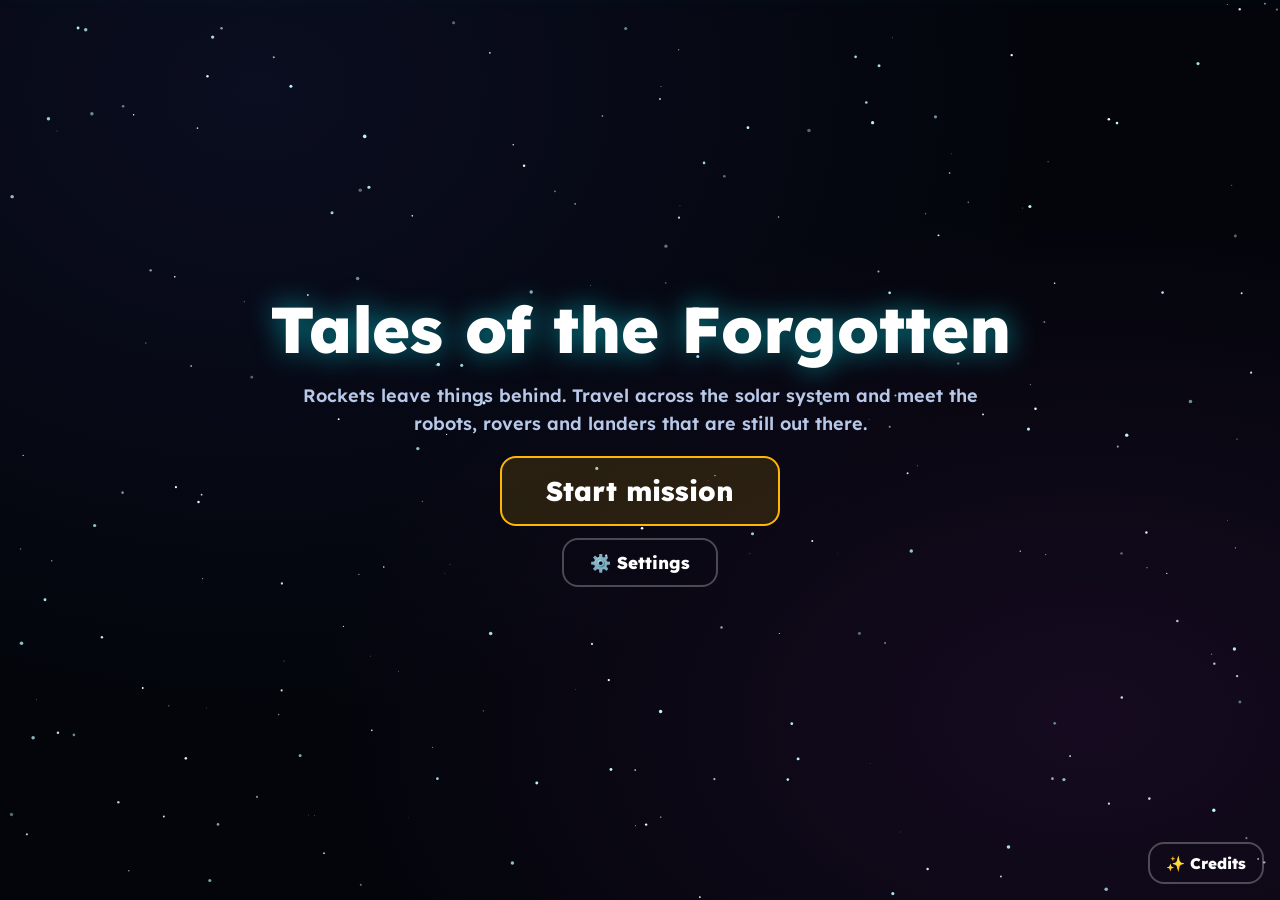
==== commit b00110a3: "Rename index-16.html to index.html" ====
--- a/index.html
+++ b/index.html
@@ -250,6 +250,7 @@
 .ccmark.big{font-size:1.5rem;padding:10px 20px;border-radius:14px}
 .cn-end{font:800 1.3rem Lexend,sans-serif;color:#ffd24a;margin-top:6px}
 #cin-skip{position:absolute;right:16px;top:16px;z-index:3;min-height:42px;padding:8px 16px;font-size:.85rem}
+#cin-speed{position:absolute;right:16px;top:16px;z-index:3;min-height:42px;padding:8px 16px;font-size:.85rem}
 #cin-end{display:none;position:absolute;left:50%;bottom:7vh;transform:translateX(-50%);z-index:3;animation:pop .6s both}
 /* ===== MINI-GAMES ONLY: one-screen layout, zero vertical scroll (#game) ===== */
 html:has(#game.on),body:has(#game.on){height:100%;overflow:hidden}
@@ -367,7 +368,8 @@
 <div id="tv" role="dialog" aria-modal="true" aria-label="Trivia"><div class="box" id="tv-b"></div></div>
 <div id="cin" role="dialog" aria-modal="true" aria-label="Credits cinematic">
   <i class="cs"></i><i class="cs b"></i>
-  <button class="btn ghost" id="cin-skip" type="button">Skip ⏭</button>
+  <button class="btn ghost" id="cin-skip" type="button" style="display:none">Skip ⏭</button>
+  <button class="btn ghost" id="cin-speed" type="button" style="display:none" aria-label="Credits speed (developer)">⏩ 1x</button>
   <div id="cin-roll">
     <div class="cn-s">Every world shines</div>
     <h1 class="cn-h">Tales of the Forgotten</h1>
@@ -669,7 +671,7 @@
 let kbHook=null;
 const K=a=>Object.keys(KM).some(c=>KM[c]==a&&held[c]);
 addEventListener("keydown",e=>{
- if($("#cin").classList.contains("on")){if(e.code=="Escape")closeCin();return}
+ if($("#cin").classList.contains("on")){if(e.code=="Escape"&&cinSkippable)closeCin();return}
  if($("#set").classList.contains("on")||$("#fm").classList.contains("on")||$("#cr").classList.contains("on")||$("#tv").classList.contains("on")){if(e.code=="Escape"){closeM("#set");closeM("#fm");closeM("#cr");closeM("#tv");unarm()}return}
  if(e.code=="Escape"&&$("#solar").classList.contains("on"))return back();
  if(e.code=="Space"){
@@ -1177,16 +1179,27 @@
 addEventListener("keydown",e=>{if(!$("#tv").classList.contains("on")||!tvS)return;
  const n=+e.key;if(n>=1&&n<=4){const b=document.querySelectorAll("#tv-b .tvo")[n-1];if(b&&!b.disabled)b.click()}
  else if(e.key=="Enter"){const nb=$("#tv-n");if(nb&&!nb.hidden)nb.click()}});
+let crMem=0,cinSkippable=false,cinSpeed=1;
+const crSeen=()=>{let n=0;try{n=+localStorage.getItem("crSeen")||0}catch(e){}return Math.max(n,crMem)};
+const crMark=()=>{crMem=crSeen()+1;try{localStorage.setItem("crSeen",String(crMem))}catch(e){}};
+const isDev=()=>typeof DEV!=="undefined"&&DEV.on;
+function applyCinSpeed(){const r=$("#cin-roll"),s=isDev()?cinSpeed:1,a=r.getAnimations&&r.getAnimations()[0];
+ if(a)a.playbackRate=s;$("#cin-speed").textContent="⏩ "+s+"x"}
 function cinematic(){const c=$("#cin"),r=$("#cin-roll");
  c.classList.add("on");$("#cin-end").style.display="none";
+ cinSkippable=crSeen()>=1; /* Skip only from the 2nd time the credits are watched */
+ $("#cin-skip").style.display=cinSkippable?"":"none";
  const still=matchMedia("(prefers-reduced-motion:reduce)").matches;c.classList.toggle("still",still);
+ $("#cin-speed").style.display=isDev()&&!still?"inline-block":"none";
  r.style.animation="none";r.onanimationend=null;c.scrollTop=0;void r.offsetWidth;
- if(still){$("#cin-end").style.display="inline-block";return}
+ if(still){$("#cin-end").style.display="inline-block";crMark();return}
  const h=r.offsetHeight;r.style.setProperty("--end",-(h-innerHeight*.55)+"px");
  r.style.animation=`cinroll ${Math.max(30,Math.round((h+innerHeight)/48))}s linear forwards`;
- r.onanimationend=()=>{$("#cin-end").style.display="inline-block"}}
+ applyCinSpeed();
+ r.onanimationend=()=>{$("#cin-end").style.display="inline-block";crMark()}}
 function closeCin(){const c=$("#cin");c.classList.remove("on");const r=$("#cin-roll");r.style.animation="none";r.onanimationend=null}
-$("#cin-skip").onclick=closeCin;$("#cin-end").onclick=closeCin;
+$("#cin-skip").onclick=()=>{if(cinSkippable)closeCin()};$("#cin-end").onclick=closeCin;
+$("#cin-speed").onclick=()=>{if(!isDev())return;const L=[1,2,4,8];cinSpeed=L[(L.indexOf(cinSpeed)+1)%L.length];applyCinSpeed()};
 
 /* ---- Celebration ---- */
 function win(){
@@ -1435,12 +1448,6 @@
   ui();
  }
  function ui(){
-  const b=document.getElementById("sfx-mute");
-  if(b){
-   b.setAttribute("aria-pressed",String(muted));
-   b.setAttribute("aria-label",muted?"Sound effects are off. Press to turn on":"Sound effects are on. Press to turn off");
-   b.title=(muted?"Turn sound effects on":"Turn sound effects off")+" (M)";
-   b.firstChild.textContent=muted?"🔇":"🔊";b.lastChild.textContent=muted?"Audio: OFF":"Audio: ON"}
   const s=document.getElementById("set-sfx");if(s)s.textContent=muted?"Off 🔇":"On 🔊";
  }
 
@@ -1458,38 +1465,21 @@
 
  /* ---------- floating Audio ON/OFF button + Settings row ---------- */
  const CSS=`
-#sfx-mute{position:fixed;top:max(8px,env(safe-area-inset-top));right:max(8px,env(safe-area-inset-right));z-index:70;display:inline-flex;align-items:center;gap:6px;min-height:38px;padding:6px 12px;border-radius:99px;background:#12183acc;border:1px solid #00f3ff66;color:#cfe0ff;font:800 .75rem Lexend,sans-serif;letter-spacing:.04em;cursor:pointer;opacity:.82;transition:opacity .2s,border-color .2s;-webkit-tap-highlight-color:transparent}
-#sfx-mute:hover,#sfx-mute:focus-visible{opacity:1;border-color:#00f3ff}
-#sfx-mute[aria-pressed=true]{border-color:#ff4d6d99;color:#ffb3c0}
-#sfx-mute .i{font-size:1rem;line-height:1}
 #cin-skip{right:auto;left:16px}
-@media(max-width:1240px){.screen{padding-top:58px}#solar{padding-top:96px}#pct{top:54px}}
-@media(max-width:600px){#sfx-mute .t{display:none}#sfx-mute{padding:6px 10px}}`;
+`;
  function mount(){
-  if(document.getElementById("sfx-mute"))return;
+  if(document.getElementById("sfx-css"))return;
   const st=document.createElement("style");st.id="sfx-css";st.textContent=CSS;document.head.appendChild(st);
-  const b=document.createElement("button");
-  b.id="sfx-mute";b.type="button";b.setAttribute("data-nosfx","");b.setAttribute("translate","no");
-  b.innerHTML='<span class="i" aria-hidden="true"></span><span class="t"></span>';
-  b.addEventListener("click",e=>{unlock();setMuted(!muted);if(!muted)api.click();if(e.detail)b.blur()});
-  document.body.appendChild(b);
   const ref=document.getElementById("set-snd"),row0=ref&&ref.closest(".srow");
   if(row0){
    const row=document.createElement("div");row.className="srow";
-   row.innerHTML='<span>Sound effects <small>(key M)</small></span><button class="btn ghost tg" id="set-sfx" type="button" data-nosfx></button>';
+   row.innerHTML='<span>Sound effects</span><button class="btn ghost tg" id="set-sfx" type="button" data-nosfx></button>';
    row0.after(row);
    row.querySelector("button").onclick=()=>{unlock();setMuted(!muted);if(!muted)api.click()};
   }
   ui();
  }
  if(document.readyState==="loading")document.addEventListener("DOMContentLoaded",mount);else mount();
-
- /* keyboard shortcut: M = mute / unmute */
- addEventListener("keydown",e=>{
-  if(e.code!=="KeyM"||e.repeat||e.ctrlKey||e.metaKey||e.altKey)return;
-  if(/^(INPUT|TEXTAREA|SELECT)$/.test((e.target&&e.target.tagName)||""))return;
-  unlock();setMuted(!muted);if(!muted)api.click();
- });
 
  /* ---------- UI sounds by event delegation (hover + click) ---------- */
  const SEL="button,.btn,.mis-btn,.slot,.part,[role=button],input[type=range],.tvo";
@@ -1560,15 +1550,15 @@
 (function(){
  const CSS=`#dev,#devc{position:fixed;inset:0;z-index:90;display:none;align-items:center;justify-content:center;padding:16px;background:#03050bcc}
 #dev.on,#devc.on{display:flex;animation:fade .25s}
-.dvbox{width:min(460px,100%);max-height:92vh;overflow:auto;display:flex;flex-direction:column;gap:10px;padding:20px;border-radius:22px;background:#0d1330f2;border:2px solid var(--gold);box-shadow:0 0 40px #ffb70044;text-align:center}
-.dvbox h2{margin:0}.dvbox p{margin:0;color:#b8c8e8;font-size:.9rem;font-weight:400}
-.dvbox .btn{min-height:46px;font-size:.95rem;padding:8px 14px}
+.dvbox{width:min(300px,100%);max-height:86vh;overflow:auto;display:flex;flex-direction:column;gap:6px;padding:12px;border-radius:16px;background:#0d1330f2;border:2px solid var(--gold);box-shadow:0 0 40px #ffb70044;text-align:center}
+.dvbox h2{margin:0;font-size:1.05rem}.dvbox p{margin:0;color:#b8c8e8;font-size:.76rem;font-weight:400}
+.dvbox .btn{min-height:34px;font-size:.76rem;padding:5px 10px;line-height:1.25}
 .dvbox .btn.act{border-color:var(--ok);background:#39ff8822}
 #dv-stat{color:var(--cy)!important;font-weight:600!important}#dv-msg{min-height:1.4em;color:var(--ok)!important;font-weight:800!important}`;
  const st=document.createElement("style");st.textContent=CSS;document.head.appendChild(st);
  const root=document.createElement("div");root.setAttribute("translate","no");
  root.innerHTML=`<div id="devc" role="dialog" aria-modal="true" aria-label="Developer mode"><div class="dvbox">
-  <div style="font-size:3rem">🛠️</div><h2>Developer mode</h2>
+  <div style="font-size:2rem">🛠️</div><h2>Developer mode</h2>
   <p>Developer mode is now <b style="color:#39ff88">ENABLED</b>. These tools are for the team only: skip dialogues, give all stars, auto-complete the game.</p>
   <button class="btn gold" id="dvc-open" type="button">Open developer panel</button>
   <button class="btn ghost" id="dvc-off" type="button">Disable developer mode</button></div></div>
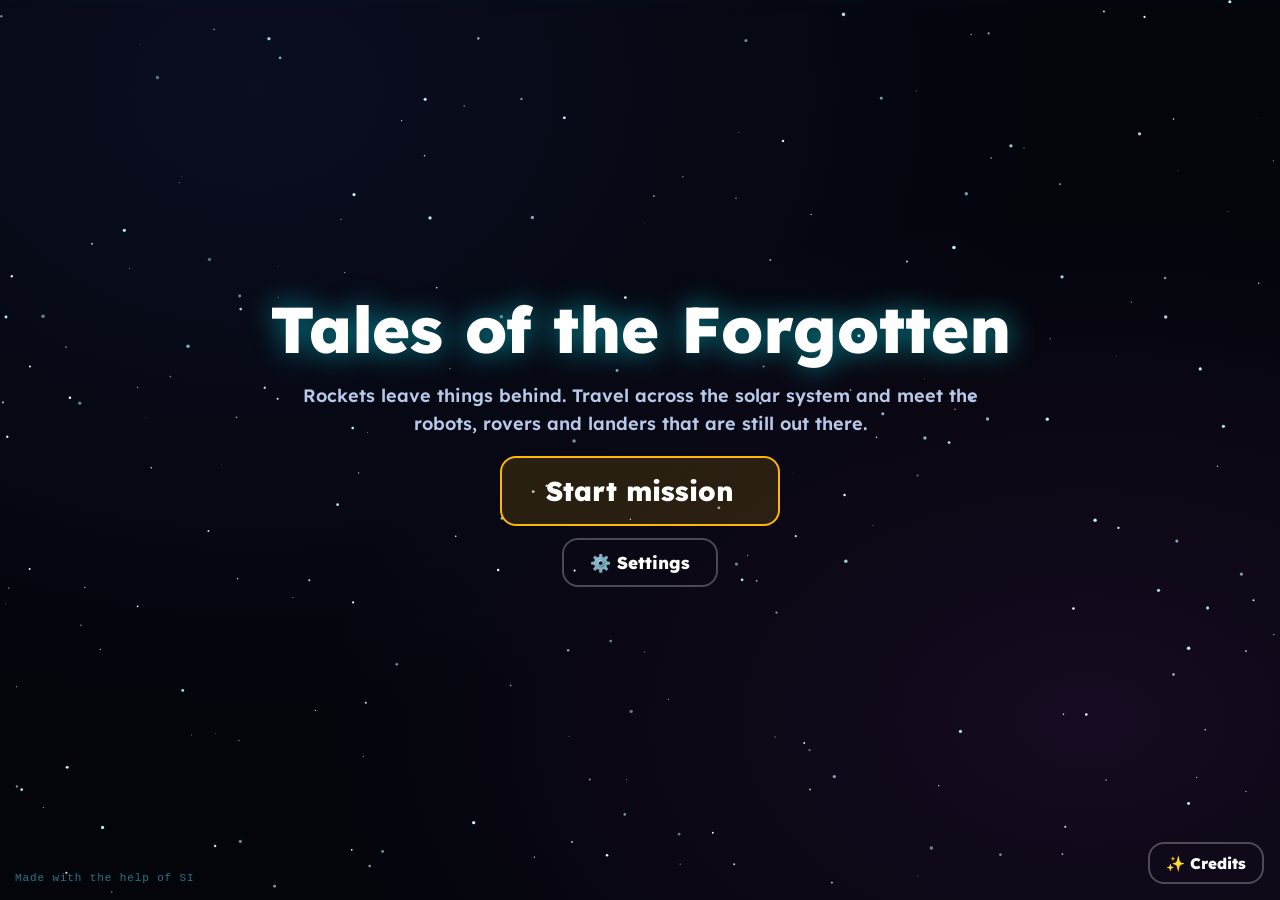
==== commit 851d4a33: "Update index.html" ====
--- a/index.html
+++ b/index.html
@@ -184,9 +184,13 @@
 .hit:hover .rocks,.hit:focus-visible .rocks,.hit:active .rocks{filter:brightness(1.2) drop-shadow(0 0 10px rgba(var(--aura),.9))}
 #bhslot{display:none}
 @media(prefers-reduced-motion:reduce){*{animation:none!important;transition:none!important}}
+/* Global watermark: fixed, bottom-left, behind the screens (z-index 0) so it never covers dialogue text */
+#wm-si{position:fixed;left:15px;bottom:15px;z-index:0;margin:0;pointer-events:none;user-select:none;font:500 11px/1.2 ui-monospace,SFMono-Regular,Menlo,Consolas,"Liberation Mono",monospace;letter-spacing:.08em;color:#7fe9ff;opacity:.45;text-shadow:0 0 6px #00f3ff55}
 /* Codec portrait (MGS-style) */
 .cdx{display:flex;gap:18px;align-items:flex-start}
-#cdx-p{position:relative;flex:0 0 auto;width:clamp(130px,24vw,250px);aspect-ratio:1;background:#000;overflow:hidden;border-radius:4px;box-shadow:0 0 22px #39ff8855,0 0 0 1px #39ff8855}
+.cdx-fig{flex:0 0 auto;width:clamp(130px,24vw,250px);display:flex;flex-direction:column;align-items:center;gap:6px}
+.cdx-credit{font:600 .62rem/1.2 ui-monospace,SFMono-Regular,Menlo,Consolas,"Liberation Mono",monospace;letter-spacing:.06em;color:#39ff88;opacity:.6;text-align:center;user-select:none}
+#cdx-p{position:relative;width:100%;aspect-ratio:1;background:#000;overflow:hidden;border-radius:4px;box-shadow:0 0 22px #39ff8855,0 0 0 1px #39ff8855}
 #cdx-p img{display:block;user-select:none;-webkit-user-drag:none;pointer-events:none}
 #cdx-b{width:100%;height:100%}
 #cdx-p .mp{position:absolute;display:none}
@@ -317,7 +321,10 @@
   <div class="panel term notranslate" translate="no">
     <div class="bar"><i></i><span id="st-h"></span><button class="btn ghost" id="snd" aria-label="Toggle typing sound">🔊</button></div>
     <div class="cdx">
-      <div id="cdx-p" role="img" aria-label="" data-m="0"><img id="cdx-b" alt="" decoding="sync"><img id="cdx-1" class="mp m1" alt="" decoding="sync"><img id="cdx-2" class="mp m2" alt="" decoding="sync"></div>
+      <figure class="cdx-fig" style="margin:0">
+        <div id="cdx-p" role="img" aria-label="" data-m="0"><img id="cdx-b" alt="" decoding="sync"><img id="cdx-1" class="mp m1" alt="" decoding="sync"><img id="cdx-2" class="mp m2" alt="" decoding="sync"></div>
+        <figcaption class="cdx-credit">Made with the help of SI</figcaption>
+      </figure>
       <div class="cdt"><div id="st-txt" class="notranslate" translate="no"></div><button id="st-dn" type="button" aria-label="Back to the latest text" title="Back to the latest text">&#x25BC;</button></div>
     </div>
   </div>
@@ -396,6 +403,8 @@
   <div class="lockb" id="fm-b"></div>
   <button class="btn gold" id="fm-c">Close</button>
 </div></div>
+
+<div id="wm-si" aria-hidden="true">Made with the help of SI</div>
 
 <script>
 /* ---- This game was created by the team Nebula Orion 15 with the help of Claude Code-- */
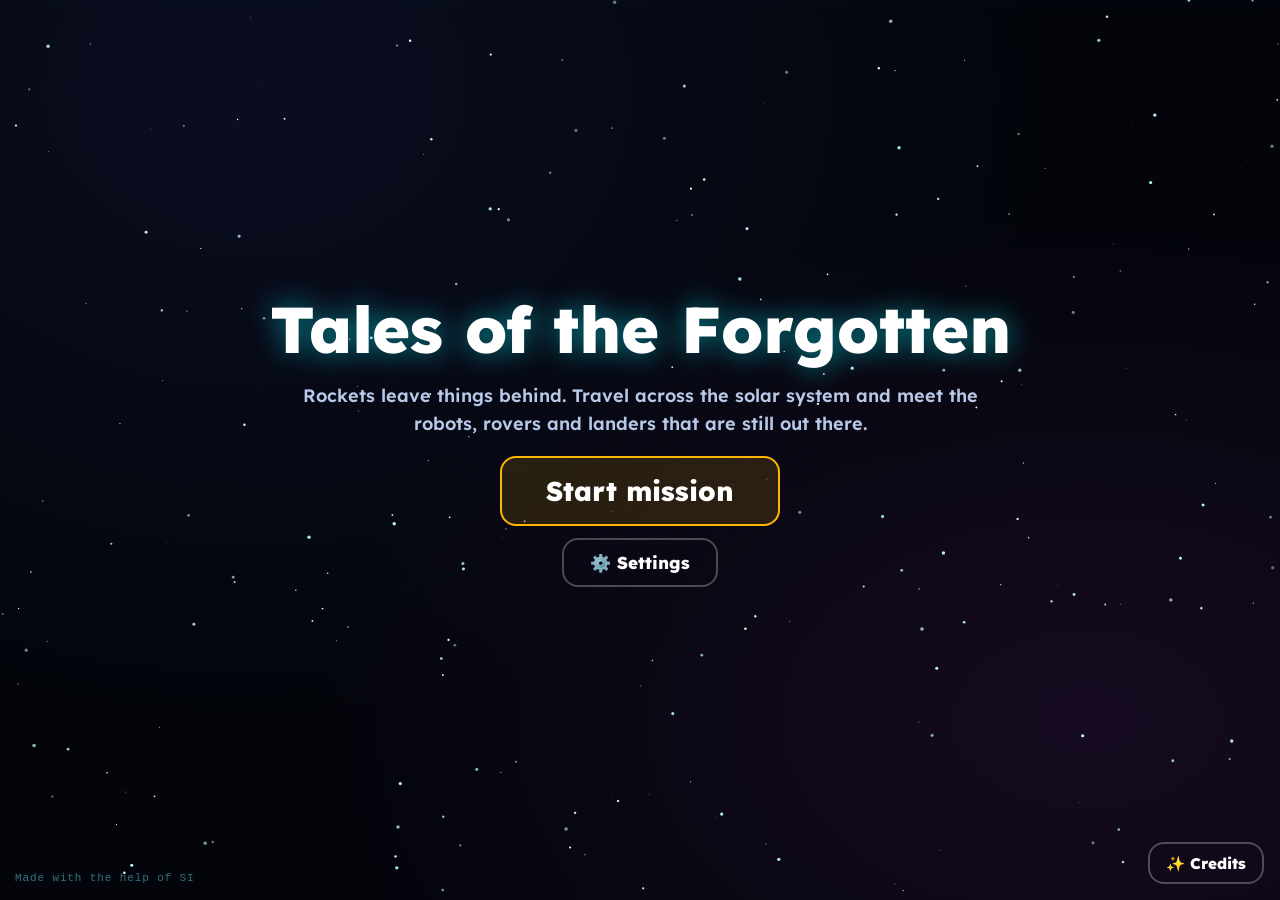
==== commit 8584b76f: "Rename index-17 (2).html to index.html" ====
--- a/index.html
+++ b/index.html
@@ -354,6 +354,7 @@
 <div id="set" role="dialog" aria-modal="true" aria-labelledby="set-t"><div class="box">
   <h2 id="set-t">⚙️ Settings</h2>
   <div class="srow"><span>Typing sound</span><button class="btn ghost tg" id="set-snd"></button></div>
+  <div class="srow"><span>Fullscreen <small>(Esc to exit)</small></span><button class="btn ghost tg" id="set-fs" type="button"></button></div>
   <div class="srow"><span>Music <small>(coming soon)</small></span><button class="btn ghost tg" disabled>Off</button></div>
   <button class="btn dng" id="set-reset">Reset All Mission Progress</button>
   <p class="fact" id="set-note"></p>
@@ -1627,5 +1628,29 @@
  },true);
 })();
 </script>
+<script>
+/* ===== FULLSCREEN · Settings toggle, Esc exits ===== */
+(function(){
+ const btn=document.getElementById("set-fs");if(!btn)return;
+ const de=document.documentElement;
+ const req=de.requestFullscreen||de.webkitRequestFullscreen||de.msRequestFullscreen;
+ const ex=document.exitFullscreen||document.webkitExitFullscreen||document.msExitFullscreen;
+ const cur=()=>document.fullscreenElement||document.webkitFullscreenElement||null;
+ const run=p=>{if(p&&p.catch)p.catch(()=>{})};
+ function label(){
+  if(!req){btn.textContent="Not supported";btn.disabled=true;return}
+  btn.textContent=cur()?"On ⛶":"Off ⛶";
+ }
+ btn.onclick=()=>{
+  try{cur()?run(ex.call(document)):run(req.call(de))}catch(e){}
+ };
+ ["fullscreenchange","webkitfullscreenchange"].forEach(n=>document.addEventListener(n,label));
+ /* If the browser sends Esc to the page while fullscreen, exit fullscreen only (no menu jump) */
+ addEventListener("keydown",e=>{
+  if(e.code==="Escape"&&cur()){e.preventDefault();e.stopImmediatePropagation();try{run(ex.call(document))}catch(x){}}
+ },true);
+ label();
+})();
+</script>
 </body>
 </html>
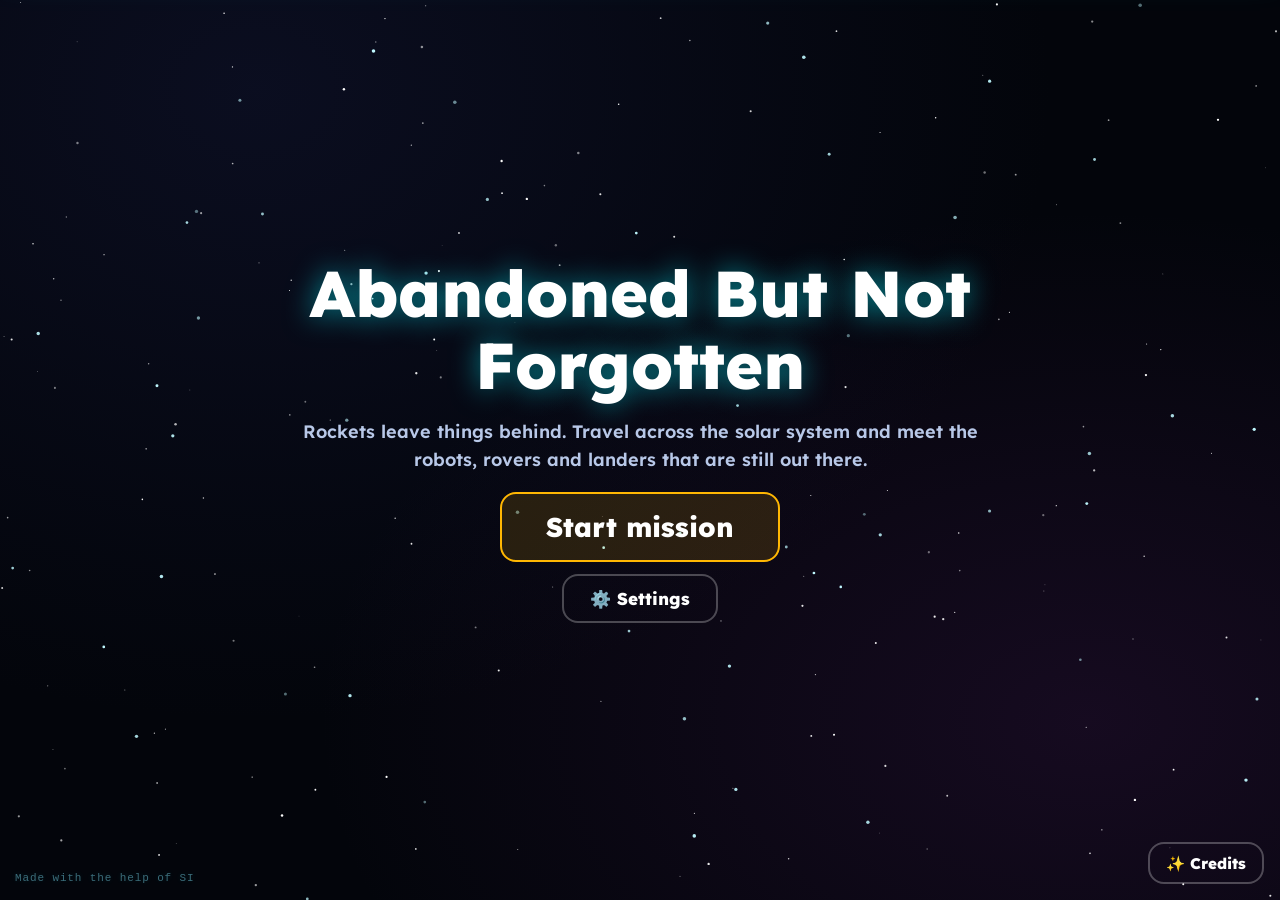
==== commit a442ca0f: "Update index.html" ====
--- a/index.html
+++ b/index.html
@@ -7,7 +7,7 @@
 <meta charset="utf-8">
 <meta name="google" content="notranslate">
 <meta name="viewport" content="width=device-width,initial-scale=1">
-<title>Tales of the Forgotten – Acts 1–3: The Moon, Mars and Beyond</title>
+<title>Abandoned But Not Forgotten – Acts 1–3: The Moon, Mars and Beyond</title>
 <link href="https://fonts.googleapis.com/css2?family=Lexend:wght@400;600;800&display=swap" rel="stylesheet">
 <style>
 :root{--bg:#0b0d17;--deep:#03050b;--cy:#00f3ff;--gold:#ffb703;--ok:#39ff88;--bad:#ff4d6d;--glass:rgba(18,24,48,.6)}
@@ -301,7 +301,7 @@
 <div id="pop"><div class="box"><div id="p-i"></div><h2 id="p-t"></h2><p id="p-r"></p><button class="btn gold" id="p-b"></button></div></div>
 
 <section class="screen on" id="intro">
-  <h1>Tales of the Forgotten</h1>
+  <h1>Abandoned But Not Forgotten</h1>
   <p class="sub">Rockets leave things behind. Travel across the solar system and meet the robots, rovers and landers that are still out there.</p>
   <div class="row" style="flex-direction:column;align-items:center"><button class="btn gold big" id="start">Start mission</button><button class="btn ghost" id="open-set">⚙️ Settings</button></div>
 </section>
@@ -380,7 +380,7 @@
   <button class="btn ghost" id="cin-speed" type="button" style="display:none" aria-label="Credits speed (developer)">⏩ 1x</button>
   <div id="cin-roll">
     <div class="cn-s">Every world shines</div>
-    <h1 class="cn-h">Tales of the Forgotten</h1>
+    <h1 class="cn-h">Abandoned But Not Forgotten</h1>
     <div class="cn-orbs"><span>🌍</span><span>🔴</span><span>☄️</span><span>🕳️</span></div>
     <p class="cn-p">You answered every trivia and made every aura golden.<br>The forgotten explorers will never be forgotten.</p>
     <div class="cn-s">A game created by the team</div>
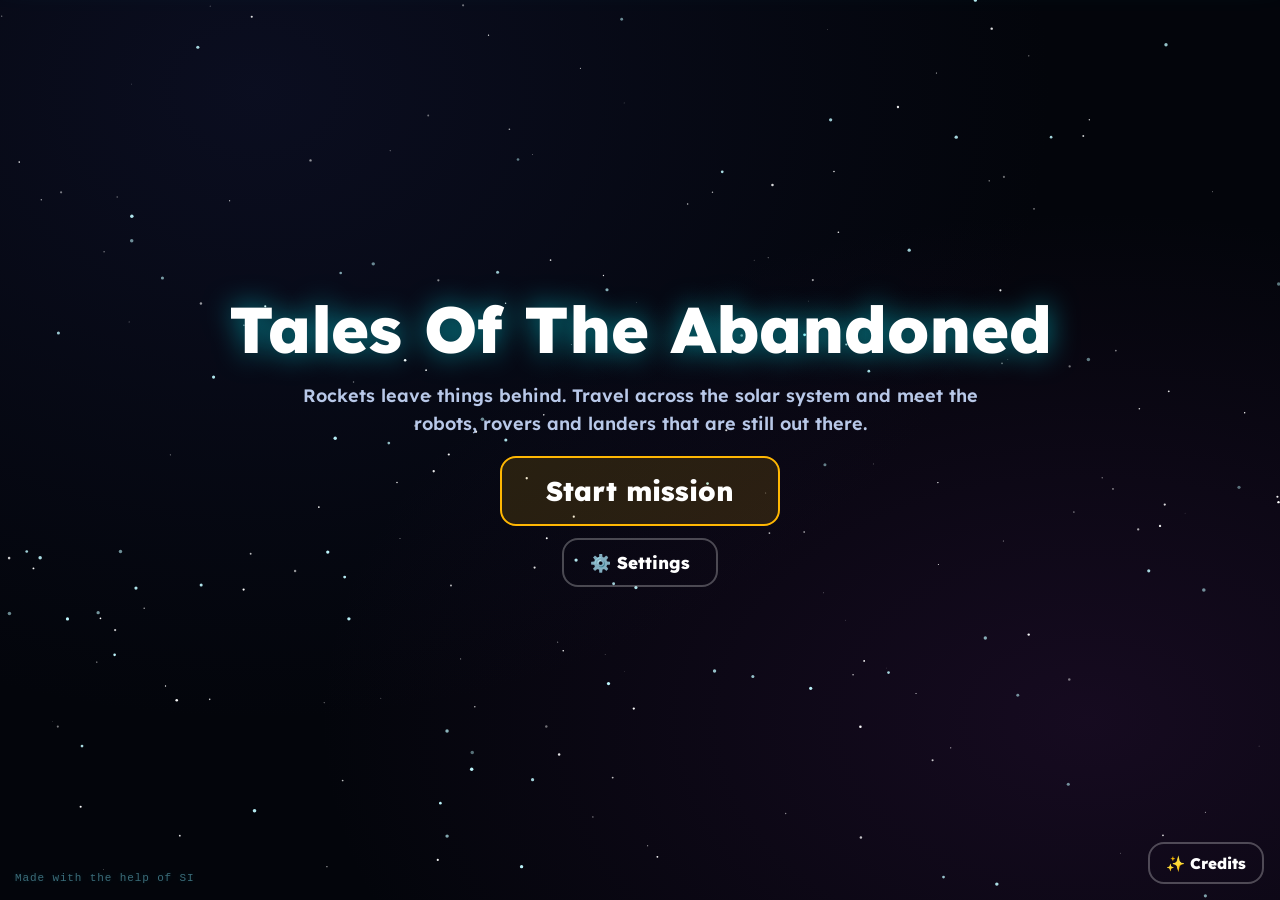
==== commit 246d2493: "Change title and headings from 'Abandoned' to 'Tales Of The Abandoned'" ====
--- a/index.html
+++ b/index.html
@@ -7,7 +7,7 @@
 <meta charset="utf-8">
 <meta name="google" content="notranslate">
 <meta name="viewport" content="width=device-width,initial-scale=1">
-<title>Abandoned But Not Forgotten – Acts 1–3: The Moon, Mars and Beyond</title>
+<title>Tales Of The Abandoned – Acts 1–3: The Moon, Mars and Beyond</title>
 <link href="https://fonts.googleapis.com/css2?family=Lexend:wght@400;600;800&display=swap" rel="stylesheet">
 <style>
 :root{--bg:#0b0d17;--deep:#03050b;--cy:#00f3ff;--gold:#ffb703;--ok:#39ff88;--bad:#ff4d6d;--glass:rgba(18,24,48,.6)}
@@ -301,7 +301,7 @@
 <div id="pop"><div class="box"><div id="p-i"></div><h2 id="p-t"></h2><p id="p-r"></p><button class="btn gold" id="p-b"></button></div></div>
 
 <section class="screen on" id="intro">
-  <h1>Abandoned But Not Forgotten</h1>
+  <h1>Tales Of The Abandoned</h1>
   <p class="sub">Rockets leave things behind. Travel across the solar system and meet the robots, rovers and landers that are still out there.</p>
   <div class="row" style="flex-direction:column;align-items:center"><button class="btn gold big" id="start">Start mission</button><button class="btn ghost" id="open-set">⚙️ Settings</button></div>
 </section>
@@ -380,7 +380,7 @@
   <button class="btn ghost" id="cin-speed" type="button" style="display:none" aria-label="Credits speed (developer)">⏩ 1x</button>
   <div id="cin-roll">
     <div class="cn-s">Every world shines</div>
-    <h1 class="cn-h">Abandoned But Not Forgotten</h1>
+    <h1 class="cn-h">Tales Of The Abandoned</h1>
     <div class="cn-orbs"><span>🌍</span><span>🔴</span><span>☄️</span><span>🕳️</span></div>
     <p class="cn-p">You answered every trivia and made every aura golden.<br>The forgotten explorers will never be forgotten.</p>
     <div class="cn-s">A game created by the team</div>
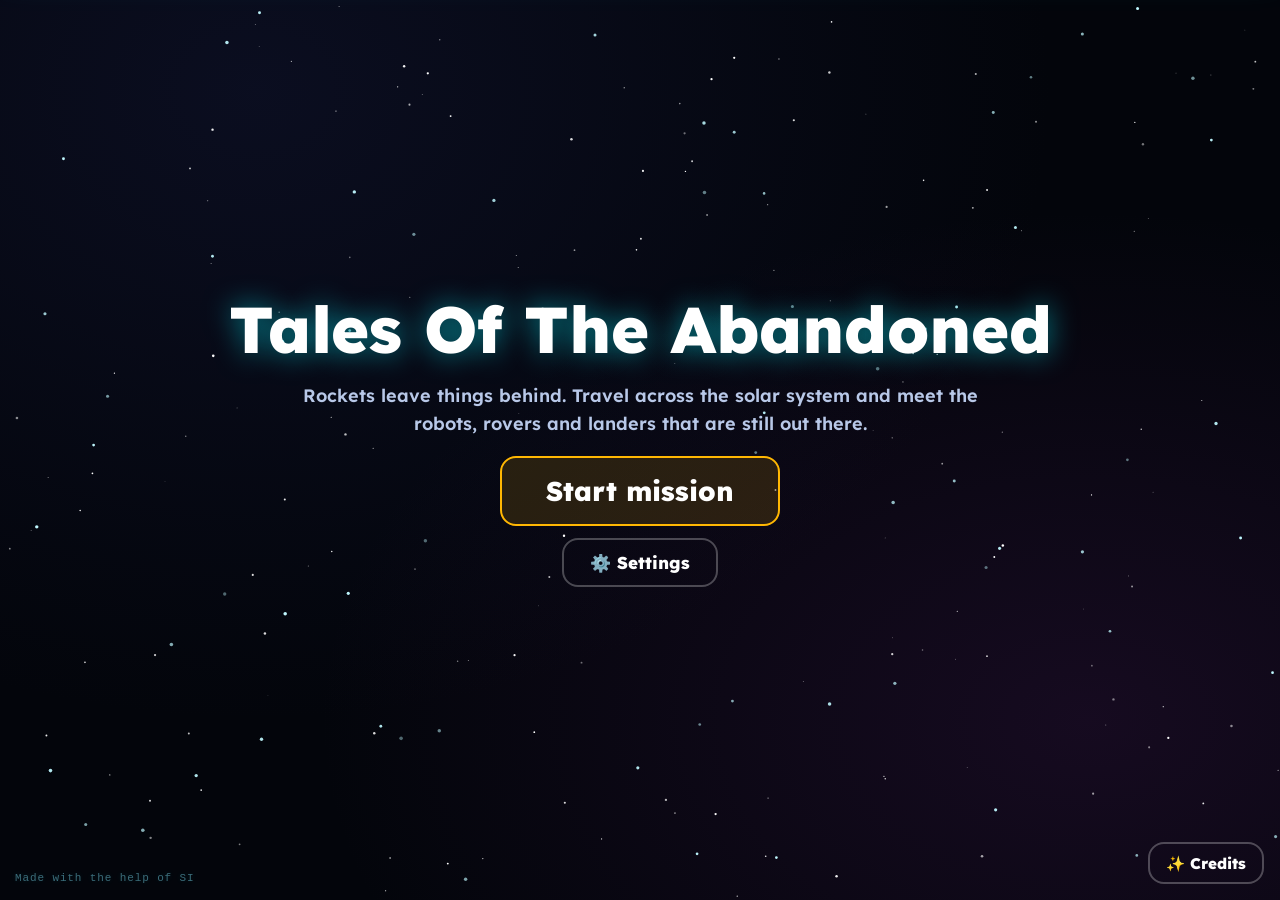
==== commit 104817ae: "Update index.html" ====
--- a/index.html
+++ b/index.html
@@ -7,9 +7,11 @@
 <meta charset="utf-8">
 <meta name="google" content="notranslate">
 <meta name="viewport" content="width=device-width,initial-scale=1">
-<title>Tales Of The Abandoned – Acts 1–3: The Moon, Mars and Beyond</title>
+<meta name="description" content="Rockets leave things behind. Travel across the solar system and meet the robots, rovers and landers that are still out there." data-i18n-attr="content:meta.desc">
+<title data-i18n="meta.title">Tales Of The Abandoned – Acts 1–3: The Moon, Mars and Beyond</title>
 <link href="https://fonts.googleapis.com/css2?family=Lexend:wght@400;600;800&display=swap" rel="stylesheet">
 <style>
+/* styles.css · Tales Of The Abandoned (original styles + language selector at the end) */
 :root{--bg:#0b0d17;--deep:#03050b;--cy:#00f3ff;--gold:#ffb703;--ok:#39ff88;--bad:#ff4d6d;--glass:rgba(18,24,48,.6)}
 *{box-sizing:border-box;-webkit-tap-highlight-color:transparent}
 html,body{margin:0;min-height:100%;background:radial-gradient(ellipse at 20% 10%,#1a1f4a55,transparent 55%),radial-gradient(ellipse at 85% 80%,#4a1a5a44,transparent 50%),var(--deep);color:#eef6ff;font:600 18px/1.55 Lexend,system-ui,sans-serif}
@@ -293,6 +295,34 @@
 #solar.sel .pl.bh.picked .nm,#solar.sel .pl.bh.picked .lkb,#solar.sel .pl.bh.picked .gdb{display:none}
 #solar.sel .pl.bh.picked .fl{filter:none}
 .ast svg{background:none!important;border:0!important;border-radius:0!important}
+
+/* =====================================================================
+   LANGUAGE SELECTOR (Settings) · accessible dropdown
+   ===================================================================== */
+.lang-btn{display:inline-flex;align-items:center;justify-content:space-between;gap:8px;min-width:160px}
+.lang-btn .lg-ico,.lang-btn .lg-chev,.lang-list .lg-ck{background:none;border:0;border-radius:0;fill:none;stroke:currentColor;stroke-width:2;stroke-linecap:round;stroke-linejoin:round;flex:none}
+.lang-btn .lg-ico{width:20px;height:20px;color:var(--cy)}
+.lang-btn #lang-cur{flex:1;text-align:left}
+.lang-btn .lg-chev{width:14px;height:14px;transition:transform .2s}
+.lang-btn[aria-expanded="true"] .lg-chev{transform:rotate(180deg)}
+.lang-btn[aria-expanded="true"]{border-color:var(--cy);background:#00f3ff38}
+
+/* The list opens in the normal flow (no absolute positioning), so the Settings box never clips it */
+.lang-list{list-style:none;margin:0;padding:6px;display:flex;flex-direction:column;gap:4px;border:1px solid #00f3ff55;border-radius:16px;background:#0b1030cc}
+.lang-list[hidden]{display:none}
+.lang-list:focus{outline:none}
+.lang-list li{display:flex;align-items:center;gap:10px;min-height:46px;padding:8px 12px;border-radius:12px;border:2px solid transparent;cursor:pointer;user-select:none;-webkit-user-select:none;transition:background .15s}
+.lang-list li:hover{background:#00f3ff22}
+.lang-list:focus-visible li.act,.lang-list:focus li.act{border-color:var(--cy);background:#00f3ff22}  /* keyboard cursor */
+.lang-list li[aria-selected="true"]{background:#00f3ff2e}
+.lang-list li[aria-selected="true"] .lg-name{color:#fff}
+.lang-list .lg-name{flex:1;font-weight:800;font-size:1rem}
+.lang-list .lg-code{color:#b8c8e8;font-weight:400;font-size:.78rem;letter-spacing:.1em}
+.lang-list .lg-ck{width:20px;height:20px;color:var(--ok);opacity:0}
+.lang-list li[aria-selected="true"] .lg-ck{opacity:1}   /* check mark = active language (not only color) */
+@media (prefers-reduced-motion:reduce){.lang-btn .lg-chev,.lang-list li{transition:none}}
+@media (max-width:380px){.lang-btn{min-width:136px}}
+
 </style>
 </head>
 <body>
@@ -302,16 +332,16 @@
 
 <section class="screen on" id="intro">
   <h1>Tales Of The Abandoned</h1>
-  <p class="sub">Rockets leave things behind. Travel across the solar system and meet the robots, rovers and landers that are still out there.</p>
-  <div class="row" style="flex-direction:column;align-items:center"><button class="btn gold big" id="start">Start mission</button><button class="btn ghost" id="open-set">⚙️ Settings</button></div>
+  <p class="sub" data-i18n="intro.sub">Rockets leave things behind. Travel across the solar system and meet the robots, rovers and landers that are still out there.</p>
+  <div class="row" style="flex-direction:column;align-items:center"><button class="btn gold big" id="start" data-i18n="intro.start">Start mission</button><button class="btn ghost" id="open-set" data-i18n="set.title">⚙️ Settings</button></div>
 </section>
 
 <section class="screen" id="solar">
   <i class="sunbg"></i>
-  <button class="btn ghost" id="to-intro">🏠 Main menu</button>
+  <button class="btn ghost" id="to-intro" data-i18n="nav.menu">🏠 Main menu</button>
   <div id="pct" aria-live="polite"></div>
-  <h2>Choose your destination</h2>
-  <p class="sub">Tap any planet to learn about it. Earth (the Moon), Mars, the Asteroid Belt and the Black Hole have missions. Locked worlds still share their facts. Finish every mini-game on a world to unlock the next one.</p>
+  <h2 data-i18n="solar.title">Choose your destination</h2>
+  <p class="sub" data-i18n="solar.sub">Tap any planet to learn about it. Earth (the Moon), Mars, the Asteroid Belt and the Black Hole have missions. Locked worlds still share their facts. Finish every mini-game on a world to unlock the next one.</p>
   <div id="stage" class="notranslate" translate="no"></div>
   <div id="bhslot" class="notranslate" translate="no"></div>
   <aside id="plpanel" class="notranslate" translate="no" aria-live="polite"></aside>
@@ -319,17 +349,17 @@
 
 <section class="screen notranslate" id="story" translate="no">
   <div class="panel term notranslate" translate="no">
-    <div class="bar"><i></i><span id="st-h"></span><button class="btn ghost" id="snd" aria-label="Toggle typing sound">🔊</button></div>
+    <div class="bar"><i></i><span id="st-h"></span><button class="btn ghost" id="snd" aria-label="Toggle typing sound" data-i18n-attr="aria-label:story.soundAria">🔊</button></div>
     <div class="cdx">
       <figure class="cdx-fig" style="margin:0">
         <div id="cdx-p" role="img" aria-label="" data-m="0"><img id="cdx-b" alt="" decoding="sync"><img id="cdx-1" class="mp m1" alt="" decoding="sync"><img id="cdx-2" class="mp m2" alt="" decoding="sync"></div>
-        <figcaption class="cdx-credit">Made with the help of SI</figcaption>
+        <figcaption class="cdx-credit" data-i18n="credit.si">Made with the help of SI</figcaption>
       </figure>
-      <div class="cdt"><div id="st-txt" class="notranslate" translate="no"></div><button id="st-dn" type="button" aria-label="Back to the latest text" title="Back to the latest text">&#x25BC;</button></div>
+      <div class="cdt"><div id="st-txt" class="notranslate" translate="no"></div><button id="st-dn" type="button" aria-label="Back to the latest text" title="Back to the latest text" data-i18n-attr="aria-label:story.downAria;title:story.downAria">&#x25BC;</button></div>
     </div>
   </div>
   <div class="row">
-    <button class="btn ghost" id="st-back">Back to menu</button>
+    <button class="btn ghost" id="st-back" data-i18n="story.back">Back to menu</button>
     <button class="btn gold" id="st-go" hidden>Start the mission!</button>
   </div>
 </section>
@@ -339,62 +369,78 @@
   <p class="sub" id="g-i"></p>
   <div class="panel" id="gbox" style="display:flex;flex-direction:column;gap:14px"></div>
   <p id="msg"></p>
-  <button class="btn ghost" id="g-back">Back to menu</button>
+  <button class="btn ghost" id="g-back" data-i18n="story.back">Back to menu</button>
 </section>
 
 <div id="win">
   <canvas id="fx"></canvas>
-  <h1>Mission Accomplished!</h1>
+  <h1 data-i18n="win.title">Mission Accomplished!</h1>
   <div class="stars" id="w-stars" aria-live="polite"></div>
   <p class="sub" id="w-t" style="font-size:1.2rem"></p>
   <div id="w-note" hidden></div>
-  <div class="row"><button class="btn ghost" id="w-menu">Mission menu</button><button class="btn gold" id="w-next">Next mission</button></div>
+  <div class="row"><button class="btn ghost" id="w-menu" data-i18n="win.menu">Mission menu</button><button class="btn gold" id="w-next">Next mission</button></div>
 </div>
 
 <div id="set" role="dialog" aria-modal="true" aria-labelledby="set-t"><div class="box">
-  <h2 id="set-t">⚙️ Settings</h2>
-  <div class="srow"><span>Typing sound</span><button class="btn ghost tg" id="set-snd"></button></div>
-  <div class="srow"><span>Fullscreen <small>(Esc to exit)</small></span><button class="btn ghost tg" id="set-fs" type="button"></button></div>
-  <div class="srow"><span>Music <small>(coming soon)</small></span><button class="btn ghost tg" disabled>Off</button></div>
-  <button class="btn dng" id="set-reset">Reset All Mission Progress</button>
+  <h2 id="set-t" data-i18n="set.title">⚙️ Settings</h2>
+  <!-- LANGUAGE SELECTOR: accessible dropdown (button + ARIA listbox). Logic lives in app.js, section 2. -->
+  <div class="srow lang-row">
+    <span id="lang-label" data-i18n="set.lang">Language</span>
+    <button type="button" class="btn ghost tg lang-btn" id="lang-btn" aria-haspopup="listbox" aria-expanded="false" aria-controls="lang-list" aria-labelledby="lang-label lang-cur">
+      <svg class="lg-ico" viewBox="0 0 24 24" aria-hidden="true" focusable="false"><circle cx="12" cy="12" r="9"/><path d="M3 12h18M12 3c3 3 3 15 0 18M12 3c-3 3-3 15 0 18"/></svg>
+      <span id="lang-cur">English</span>
+      <svg class="lg-chev" viewBox="0 0 24 24" aria-hidden="true" focusable="false"><path d="M6 9l6 6 6-6"/></svg>
+    </button>
+  </div>
+  <ul class="lang-list" id="lang-list" role="listbox" tabindex="-1" aria-labelledby="lang-label" hidden>
+    <li role="option" id="lang-opt-es" data-lang="es" lang="es" aria-selected="false"><span class="lg-name">Español</span><span class="lg-code">ES</span><svg class="lg-ck" viewBox="0 0 24 24" aria-hidden="true" focusable="false"><path d="M5 12.5l4.5 4.5L19 7.5"/></svg></li>
+    <li role="option" id="lang-opt-en" data-lang="en" lang="en" aria-selected="false"><span class="lg-name">English</span><span class="lg-code">EN</span><svg class="lg-ck" viewBox="0 0 24 24" aria-hidden="true" focusable="false"><path d="M5 12.5l4.5 4.5L19 7.5"/></svg></li>
+    <li role="option" id="lang-opt-fr" data-lang="fr" lang="fr" aria-selected="false"><span class="lg-name">Français</span><span class="lg-code">FR</span><svg class="lg-ck" viewBox="0 0 24 24" aria-hidden="true" focusable="false"><path d="M5 12.5l4.5 4.5L19 7.5"/></svg></li>
+    <li role="option" id="lang-opt-it" data-lang="it" lang="it" aria-selected="false"><span class="lg-name">Italiano</span><span class="lg-code">IT</span><svg class="lg-ck" viewBox="0 0 24 24" aria-hidden="true" focusable="false"><path d="M5 12.5l4.5 4.5L19 7.5"/></svg></li>
+    <li role="option" id="lang-opt-de" data-lang="de" lang="de" aria-selected="false"><span class="lg-name">Deutsch</span><span class="lg-code">DE</span><svg class="lg-ck" viewBox="0 0 24 24" aria-hidden="true" focusable="false"><path d="M5 12.5l4.5 4.5L19 7.5"/></svg></li>
+  </ul>
+  <div class="srow"><span data-i18n="set.typing">Typing sound</span><button class="btn ghost tg" id="set-snd"></button></div>
+  <div class="srow"><span data-i18n-html="set.fs">Fullscreen <small>(Esc to exit)</small></span><button class="btn ghost tg" id="set-fs" type="button"></button></div>
+  <div class="srow"><span data-i18n-html="set.music">Music <small>(coming soon)</small></span><button class="btn ghost tg" disabled data-i18n="off">Off</button></div>
+  <button class="btn dng" id="set-reset" data-i18n="set.reset">Reset All Mission Progress</button>
   <p class="fact" id="set-note"></p>
-  <button class="btn gold" id="set-close">Close</button>
+  <button class="btn gold" id="set-close" data-i18n="close">Close</button>
 </div></div>
-<button class="btn ghost" id="open-cr" type="button">✨ Credits</button>
+<button class="btn ghost" id="open-cr" type="button" data-i18n="credits.title">✨ Credits</button>
 <div id="cr" role="dialog" aria-modal="true" aria-labelledby="cr-t"><div class="box">
-  <h2 id="cr-t">✨ Credits</h2>
-  <p style="margin:0">This game was created by the team <b>Nebula Orion 15</b> with the help of <b>Claude Code</b>.</p>
+  <h2 id="cr-t" data-i18n="credits.title">✨ Credits</h2>
+  <p style="margin:0" data-i18n-html="credits.by">This game was created by the team <b>Nebula Orion 15</b> with the help of <b>Claude Code</b>.</p>
   <div class="crl">
     <img class="nb" data-logo="nebula" alt="Nebula Orion 15 logo">
     <span class="ccmark"><b>✻</b> Claude Code</span>
     <img class="ns" data-logo="nasa" alt="NASA Space Apps Challenge logo">
   </div>
-  <p class="fact" style="margin:0;text-align:center">Team: <b>Victoria Olivas · Mariano Morales · Ivan Copka · Jonás López · Alan Romo · Iran López</b><br>Created for the NASA Space Apps Challenge.</p>
-  <button class="btn ghost" id="cr-cin" hidden>🎬 Watch the cinematic</button>
-  <button class="btn gold" id="cr-close">Close</button>
+  <p class="fact" style="margin:0;text-align:center"><span data-i18n="credits.team">Team:</span> <b>Victoria Olivas · Mariano Morales · Ivan Copka · Jonás López · Alan Romo · Iran López</b><br><span data-i18n="credits.for">Created for the NASA Space Apps Challenge.</span></p>
+  <button class="btn ghost" id="cr-cin" hidden data-i18n="credits.cin">🎬 Watch the cinematic</button>
+  <button class="btn gold" id="cr-close" data-i18n="close">Close</button>
 </div></div>
 <div id="tv" role="dialog" aria-modal="true" aria-label="Trivia"><div class="box" id="tv-b"></div></div>
 <div id="cin" role="dialog" aria-modal="true" aria-label="Credits cinematic">
   <i class="cs"></i><i class="cs b"></i>
-  <button class="btn ghost" id="cin-skip" type="button" style="display:none">Skip ⏭</button>
+  <button class="btn ghost" id="cin-skip" type="button" style="display:none" data-i18n="cin.skip">Skip ⏭</button>
   <button class="btn ghost" id="cin-speed" type="button" style="display:none" aria-label="Credits speed (developer)">⏩ 1x</button>
   <div id="cin-roll">
-    <div class="cn-s">Every world shines</div>
+    <div class="cn-s" data-i18n="cin.s1">Every world shines</div>
     <h1 class="cn-h">Tales Of The Abandoned</h1>
     <div class="cn-orbs"><span>🌍</span><span>🔴</span><span>☄️</span><span>🕳️</span></div>
-    <p class="cn-p">You answered every trivia and made every aura golden.<br>The forgotten explorers will never be forgotten.</p>
-    <div class="cn-s">A game created by the team</div>
+    <p class="cn-p" data-i18n-html="cin.p1">You answered every trivia and made every aura golden.<br>The forgotten explorers will never be forgotten.</p>
+    <div class="cn-s" data-i18n="cin.s2">A game created by the team</div>
     <img class="nb" data-logo="nebula" alt="Nebula Orion 15 logo">
     <div class="cn-t">Nebula Orion 15</div>
     <div class="cn-names"><span style="--i:0">Victoria Olivas</span><span style="--i:1">Mariano Morales</span><span style="--i:2">Ivan Copka</span><span style="--i:3">Jonás López</span><span style="--i:4">Alan Romo</span><span style="--i:5">Iran López</span></div>
-    <div class="cn-s">With the help of</div>
+    <div class="cn-s" data-i18n="cin.s3">With the help of</div>
     <span class="ccmark big"><b>✻</b> Claude Code</span>
-    <div class="cn-s">Made for the</div>
+    <div class="cn-s" data-i18n="cin.s4">Made for the</div>
     <img class="ns" data-logo="nasa" alt="NASA Space Apps Challenge logo">
-    <p class="cn-p">Thank you for exploring with us.</p>
-    <div class="cn-end">🚀 The adventure never ends</div>
+    <p class="cn-p" data-i18n="cin.p2">Thank you for exploring with us.</p>
+    <div class="cn-end" data-i18n="cin.end">🚀 The adventure never ends</div>
   </div>
-  <button class="btn gold" id="cin-end" type="button">Back to the solar system</button>
+  <button class="btn gold" id="cin-end" type="button" data-i18n="story.legacyBack">Back to the solar system</button>
 </div>
 <div id="fm" role="dialog" aria-modal="true" aria-labelledby="fm-t"><div class="box notranslate" translate="no">
   <h2 id="fm-t"></h2>
@@ -402,12 +448,490 @@
   <p id="fm-f"></p>
   <button class="btn ghost" id="fm-n"></button>
   <div class="lockb" id="fm-b"></div>
-  <button class="btn gold" id="fm-c">Close</button>
+  <button class="btn gold" id="fm-c" data-i18n="close">Close</button>
 </div></div>
 
-<div id="wm-si" aria-hidden="true">Made with the help of SI</div>
+<div id="wm-si" aria-hidden="true" data-i18n="credit.si">Made with the help of SI</div>
 
 <script>
+/* =====================================================================
+   app.js · Tales Of The Abandoned
+   ---------------------------------------------------------------------
+   1 · I18N            translation dictionary + engine (es / en / fr / it / de)
+   2 · LANGUAGE SELECTOR  dropdown inside Settings
+   3 · INITIAL LANGUAGE   saved choice -> browser language -> English
+   4 · GAME               original game code (unchanged apart from the few
+                          I18N.t(...) calls that replace hard-coded UI text)
+   5 · SFX                Web Audio sound effects
+   6 · DEVELOPER PANEL    secret code 2,3,1,3
+   7 · FULLSCREEN         Settings toggle
+   ===================================================================== */
+/* =====================================================================
+   1 · I18N · Lightweight translation system (vanilla JS, no libraries)
+   ---------------------------------------------------------------------
+   HOW IT WORKS
+   - Static text in index.html carries a key:
+       data-i18n="key"                  -> replaces textContent
+       data-i18n-html="key"             -> replaces innerHTML (trusted dictionary only)
+       data-i18n-attr="attr:key;attr2:key2"
+                                        -> translates attributes (aria-label, title, content...)
+   - Text built by JavaScript uses  I18N.t("key", {param: value}).
+   - Lookup order: selected language -> English -> the key itself, so a
+     missing translation never breaks the page (it just shows English).
+   - The choice is stored in localStorage ("lang"). On a first visit the
+     browser language is detected (navigator.languages / navigator.language)
+     with English as the default.
+   - <html lang> is updated on every change (accessibility + SEO).
+   - Every change fires  document "i18n:change"  so any component can refresh
+     text that is generated dynamically.
+
+   HOW TO ADD A LANGUAGE:  1) add it to LANGS, 2) add a DICT.<code> object,
+   3) add an <li role="option" data-lang="<code>"> to #lang-list in index.html.
+   HOW TO ADD TEXT:        add the same key to every DICT.<code> (English is
+   the safety net) and use data-i18n="key" or I18N.t("key").
+   ===================================================================== */
+const I18N=(()=>{
+ "use strict";
+
+ /* ---------- configuration ---------- */
+ const LANGS=["es","en","fr","it","de"];   /* supported language codes */
+ const FALLBACK="en";                      /* used when the browser language is not supported */
+ const STORE_KEY="lang";                   /* localStorage key */
+
+ /* ---------- dictionary ----------
+    Keys are grouped by screen. {name} placeholders are filled by t(). */
+ const DICT={
+
+  /* ===================== ESPAÑOL ===================== */
+  es:{
+   "meta.title":"Tales Of The Abandoned – Actos 1–3: La Luna, Marte y más allá",
+   "meta.desc":"Los cohetes dejan cosas atrás. Viaja por el sistema solar y conoce a los robots, róvers y módulos de aterrizaje que siguen allá afuera.",
+   "on":"Sí","off":"No","close":"Cerrar",
+   "intro.sub":"Los cohetes dejan cosas atrás. Viaja por el sistema solar y conoce a los robots, róvers y módulos de aterrizaje que siguen allá afuera.",
+   "intro.start":"Comenzar misión",
+   "nav.menu":"🏠 Menú principal",
+   "solar.title":"Elige tu destino",
+   "solar.sub":"Toca cualquier planeta para conocerlo. La Tierra (la Luna), Marte, el Cinturón de Asteroides y el Agujero Negro tienen misiones. Los mundos bloqueados también comparten sus datos. Termina todos los minijuegos de un mundo para desbloquear el siguiente.",
+   "pct.label":"🌌 Progreso del juego <b>{p}%</b>",
+   "fact.next":"Siguiente dato curioso ({n}/{total}) ▶",
+   "story.back":"Volver al menú",
+   "story.go":"¡Comenzar la misión!",
+   "story.legacyBack":"Volver al sistema solar",
+   "story.log":"DIARIO DE MISIÓN: ",
+   "story.chronicle":"CRÓNICA: ",
+   "story.soundAria":"Activar o desactivar el sonido de escritura",
+   "story.downAria":"Volver al último texto",
+   "credit.si":"Hecho con la ayuda de SI",
+   "win.title":"¡Misión cumplida!",
+   "win.menu":"Menú de misiones",
+   "win.next":"Siguiente misión",
+   "win.legacy":"Leer el legado",
+   "win.planets":"Volver a los planetas",
+   "win.best":"Mejor hasta ahora: {n} ⭐",
+   "win.newBest":"¡Nuevo récord!",
+   "win.attempt":"Intento {n}",
+   "win.act1":"¡Acto 1 completado! Visitaste todos los sitios de la Luna. Marte ya está desbloqueado.",
+   "win.act2":"¡Acto 2 completado! Conociste a todos los héroes de Marte. Lee su legado.",
+   "win.act3":"¡Acto 3 completado! Dawn y Kepler revelaron mundos antiguos y miles de mundos lejanos. Lee su legado.",
+   "win.dawn":"¡Dawn descubrió los secretos salados de Ceres! Insignia de Dawn desbloqueada.",
+   "win.bhOpen":"🌌 <b>¡El portal del Agujero Negro ya está abierto!</b><br>Elígelo en el sistema solar para comenzar la siguiente misión.",
+   "win.trivia":"🔓 <b>¡TRIVIA DESBLOQUEADA!</b><br>Terminaste la última misión del Agujero Negro. Ahora cada mundo tiene una trivia: reúne todas sus ⭐ y respóndela para volver su aura <b style=\"color:#ffd24a\">dorada</b> y ganar una insignia especial.<br><span class=\"pctbig\">Progreso del juego: {p}%</span><span class=\"pctsub\">Misiones {m}/9 · Estrellas {s}/27 · Trivias {t}/4</span>¡Aún queda mucho por hacer!",
+   "set.title":"⚙️ Ajustes",
+   "set.typing":"Sonido de escritura",
+   "set.sfx":"Efectos de sonido",
+   "set.fs":"Pantalla completa <small>(Esc para salir)</small>",
+   "set.music":"Música <small>(próximamente)</small>",
+   "set.lang":"Idioma",
+   "set.langChange":"Cambiar idioma",
+   "set.reset":"Reiniciar todo el progreso de misiones",
+   "set.confirm":"⚠️ Toca de nuevo para confirmar",
+   "set.cleared":"Se borraron todo el progreso de misiones y las estrellas.",
+   "fs.no":"No compatible",
+   "credits.title":"✨ Créditos",
+   "credits.by":"Este juego fue creado por el equipo <b>Nebula Orion 15</b> con la ayuda de <b>Claude Code</b>.",
+   "credits.team":"Equipo:",
+   "credits.for":"Creado para el NASA Space Apps Challenge.",
+   "credits.cin":"🎬 Ver la cinemática",
+   "cin.s1":"Cada mundo brilla",
+   "cin.p1":"Respondiste todas las trivias y volviste dorada cada aura.<br>Los exploradores olvidados jamás serán olvidados.",
+   "cin.s2":"Un juego creado por el equipo",
+   "cin.s3":"Con la ayuda de",
+   "cin.s4":"Hecho para el",
+   "cin.p2":"Gracias por explorar con nosotros.",
+   "cin.end":"🚀 La aventura nunca termina",
+   "cin.skip":"Omitir ⏭"
+  },
+
+  /* ===================== ENGLISH ===================== */
+  en:{
+   "meta.title":"Tales Of The Abandoned – Acts 1–3: The Moon, Mars and Beyond",
+   "meta.desc":"Rockets leave things behind. Travel across the solar system and meet the robots, rovers and landers that are still out there.",
+   "on":"On","off":"Off","close":"Close",
+   "intro.sub":"Rockets leave things behind. Travel across the solar system and meet the robots, rovers and landers that are still out there.",
+   "intro.start":"Start mission",
+   "nav.menu":"🏠 Main menu",
+   "solar.title":"Choose your destination",
+   "solar.sub":"Tap any planet to learn about it. Earth (the Moon), Mars, the Asteroid Belt and the Black Hole have missions. Locked worlds still share their facts. Finish every mini-game on a world to unlock the next one.",
+   "pct.label":"🌌 Game completion <b>{p}%</b>",
+   "fact.next":"Next fun fact ({n}/{total}) ▶",
+   "story.back":"Back to menu",
+   "story.go":"Start the mission!",
+   "story.legacyBack":"Back to the solar system",
+   "story.log":"MISSION LOG: ",
+   "story.chronicle":"CHRONICLE: ",
+   "story.soundAria":"Toggle typing sound",
+   "story.downAria":"Back to the latest text",
+   "credit.si":"Made with the help of SI",
+   "win.title":"Mission Accomplished!",
+   "win.menu":"Mission menu",
+   "win.next":"Next mission",
+   "win.legacy":"Read the legacy",
+   "win.planets":"Back to the planets",
+   "win.best":"Best so far: {n} ⭐",
+   "win.newBest":"New best!",
+   "win.attempt":"Attempt {n}",
+   "win.act1":"Act 1 complete! You visited every Moon site. Mars is now unlocked.",
+   "win.act2":"Act 2 complete! You met every hero of Mars. Read their legacy.",
+   "win.act3":"Act 3 complete! Dawn and Kepler revealed ancient worlds and thousands of distant ones. Read their legacy.",
+   "win.dawn":"Dawn uncovered the salty secrets of Ceres! Dawn badge unlocked.",
+   "win.bhOpen":"🌌 <b>The Black Hole gateway is now open!</b><br>Choose it from the solar system to begin the next mission.",
+   "win.trivia":"🔓 <b>TRIVIA UNLOCKED!</b><br>You finished the last Black Hole mission. Every world now has a trivia: collect all its ⭐ and answer it to turn its aura <b style=\"color:#ffd24a\">golden</b> and earn a special badge.<br><span class=\"pctbig\">Game completion: {p}%</span><span class=\"pctsub\">Missions {m}/9 · Stars {s}/27 · Trivias {t}/4</span>There is still more to do!",
+   "set.title":"⚙️ Settings",
+   "set.typing":"Typing sound",
+   "set.sfx":"Sound effects",
+   "set.fs":"Fullscreen <small>(Esc to exit)</small>",
+   "set.music":"Music <small>(coming soon)</small>",
+   "set.lang":"Language",
+   "set.langChange":"Change language",
+   "set.reset":"Reset All Mission Progress",
+   "set.confirm":"⚠️ Tap again to confirm",
+   "set.cleared":"All mission progress and stars were cleared.",
+   "fs.no":"Not supported",
+   "credits.title":"✨ Credits",
+   "credits.by":"This game was created by the team <b>Nebula Orion 15</b> with the help of <b>Claude Code</b>.",
+   "credits.team":"Team:",
+   "credits.for":"Created for the NASA Space Apps Challenge.",
+   "credits.cin":"🎬 Watch the cinematic",
+   "cin.s1":"Every world shines",
+   "cin.p1":"You answered every trivia and made every aura golden.<br>The forgotten explorers will never be forgotten.",
+   "cin.s2":"A game created by the team",
+   "cin.s3":"With the help of",
+   "cin.s4":"Made for the",
+   "cin.p2":"Thank you for exploring with us.",
+   "cin.end":"🚀 The adventure never ends",
+   "cin.skip":"Skip ⏭"
+  },
+
+  /* ===================== FRANÇAIS ===================== */
+  fr:{
+   "meta.title":"Tales Of The Abandoned – Actes 1–3 : la Lune, Mars et au-delà",
+   "meta.desc":"Les fusées laissent des choses derrière elles. Voyagez à travers le système solaire et rencontrez les robots, rovers et atterrisseurs qui sont toujours là-bas.",
+   "on":"Oui","off":"Non","close":"Fermer",
+   "intro.sub":"Les fusées laissent des choses derrière elles. Voyagez à travers le système solaire et rencontrez les robots, rovers et atterrisseurs qui sont toujours là-bas.",
+   "intro.start":"Commencer la mission",
+   "nav.menu":"🏠 Menu principal",
+   "solar.title":"Choisissez votre destination",
+   "solar.sub":"Touchez une planète pour en savoir plus. La Terre (la Lune), Mars, la ceinture d'astéroïdes et le trou noir ont des missions. Les mondes verrouillés partagent quand même leurs informations. Terminez tous les mini-jeux d'un monde pour débloquer le suivant.",
+   "pct.label":"🌌 Progression du jeu <b>{p} %</b>",
+   "fact.next":"Anecdote suivante ({n}/{total}) ▶",
+   "story.back":"Retour au menu",
+   "story.go":"Commencer la mission !",
+   "story.legacyBack":"Retour au système solaire",
+   "story.log":"JOURNAL DE MISSION : ",
+   "story.chronicle":"CHRONIQUE : ",
+   "story.soundAria":"Activer ou désactiver le son de frappe",
+   "story.downAria":"Retour au dernier texte",
+   "credit.si":"Réalisé avec l'aide de SI",
+   "win.title":"Mission accomplie !",
+   "win.menu":"Menu des missions",
+   "win.next":"Mission suivante",
+   "win.legacy":"Lire l'héritage",
+   "win.planets":"Retour aux planètes",
+   "win.best":"Meilleur score : {n} ⭐",
+   "win.newBest":"Nouveau record !",
+   "win.attempt":"Essai {n}",
+   "win.act1":"Acte 1 terminé ! Vous avez visité tous les sites lunaires. Mars est maintenant débloquée.",
+   "win.act2":"Acte 2 terminé ! Vous avez rencontré tous les héros de Mars. Lisez leur héritage.",
+   "win.act3":"Acte 3 terminé ! Dawn et Kepler ont révélé des mondes anciens et des milliers de mondes lointains. Lisez leur héritage.",
+   "win.dawn":"Dawn a percé les secrets salés de Cérès ! Badge Dawn débloqué.",
+   "win.bhOpen":"🌌 <b>La porte du trou noir est maintenant ouverte !</b><br>Choisissez-la dans le système solaire pour commencer la mission suivante.",
+   "win.trivia":"🔓 <b>QUIZ DÉBLOQUÉ !</b><br>Vous avez terminé la dernière mission du trou noir. Chaque monde a désormais un quiz : récoltez toutes ses ⭐ et répondez-y pour rendre son aura <b style=\"color:#ffd24a\">dorée</b> et gagner un badge spécial.<br><span class=\"pctbig\">Progression du jeu : {p} %</span><span class=\"pctsub\">Missions {m}/9 · Étoiles {s}/27 · Quiz {t}/4</span>Il reste encore beaucoup à faire !",
+   "set.title":"⚙️ Paramètres",
+   "set.typing":"Son de frappe",
+   "set.sfx":"Effets sonores",
+   "set.fs":"Plein écran <small>(Échap pour quitter)</small>",
+   "set.music":"Musique <small>(bientôt disponible)</small>",
+   "set.lang":"Langue",
+   "set.langChange":"Changer de langue",
+   "set.reset":"Réinitialiser toute la progression",
+   "set.confirm":"⚠️ Touchez à nouveau pour confirmer",
+   "set.cleared":"Toute la progression des missions et les étoiles ont été effacées.",
+   "fs.no":"Non pris en charge",
+   "credits.title":"✨ Crédits",
+   "credits.by":"Ce jeu a été créé par l'équipe <b>Nebula Orion 15</b> avec l'aide de <b>Claude Code</b>.",
+   "credits.team":"Équipe :",
+   "credits.for":"Créé pour le NASA Space Apps Challenge.",
+   "credits.cin":"🎬 Regarder la cinématique",
+   "cin.s1":"Chaque monde brille",
+   "cin.p1":"Vous avez répondu à tous les quiz et rendu chaque aura dorée.<br>Les explorateurs oubliés ne seront jamais oubliés.",
+   "cin.s2":"Un jeu créé par l'équipe",
+   "cin.s3":"Avec l'aide de",
+   "cin.s4":"Réalisé pour le",
+   "cin.p2":"Merci d'avoir exploré avec nous.",
+   "cin.end":"🚀 L'aventure ne s'arrête jamais",
+   "cin.skip":"Passer ⏭"
+  },
+
+  /* ===================== ITALIANO ===================== */
+  it:{
+   "meta.title":"Tales Of The Abandoned – Atti 1–3: la Luna, Marte e oltre",
+   "meta.desc":"I razzi si lasciano dietro delle cose. Viaggia nel sistema solare e incontra i robot, i rover e i lander che sono ancora lassù.",
+   "on":"Sì","off":"No","close":"Chiudi",
+   "intro.sub":"I razzi si lasciano dietro delle cose. Viaggia nel sistema solare e incontra i robot, i rover e i lander che sono ancora lassù.",
+   "intro.start":"Inizia la missione",
+   "nav.menu":"🏠 Menu principale",
+   "solar.title":"Scegli la tua destinazione",
+   "solar.sub":"Tocca un pianeta per saperne di più. La Terra (la Luna), Marte, la Fascia degli Asteroidi e il Buco Nero hanno delle missioni. I mondi bloccati condividono comunque le loro curiosità. Completa tutti i minigiochi di un mondo per sbloccare il successivo.",
+   "pct.label":"🌌 Completamento del gioco <b>{p}%</b>",
+   "fact.next":"Prossima curiosità ({n}/{total}) ▶",
+   "story.back":"Torna al menu",
+   "story.go":"Inizia la missione!",
+   "story.legacyBack":"Torna al sistema solare",
+   "story.log":"DIARIO DI MISSIONE: ",
+   "story.chronicle":"CRONACA: ",
+   "story.soundAria":"Attiva o disattiva il suono di battitura",
+   "story.downAria":"Torna all'ultimo testo",
+   "credit.si":"Realizzato con l'aiuto di SI",
+   "win.title":"Missione compiuta!",
+   "win.menu":"Menu delle missioni",
+   "win.next":"Prossima missione",
+   "win.legacy":"Leggi l'eredità",
+   "win.planets":"Torna ai pianeti",
+   "win.best":"Migliore finora: {n} ⭐",
+   "win.newBest":"Nuovo record!",
+   "win.attempt":"Tentativo {n}",
+   "win.act1":"Atto 1 completato! Hai visitato tutti i siti lunari. Marte è ora sbloccato.",
+   "win.act2":"Atto 2 completato! Hai conosciuto tutti gli eroi di Marte. Leggi la loro eredità.",
+   "win.act3":"Atto 3 completato! Dawn e Kepler hanno rivelato mondi antichi e migliaia di mondi lontani. Leggi la loro eredità.",
+   "win.dawn":"Dawn ha svelato i segreti salati di Cerere! Distintivo di Dawn sbloccato.",
+   "win.bhOpen":"🌌 <b>Il portale del Buco Nero è ora aperto!</b><br>Sceglilo nel sistema solare per iniziare la prossima missione.",
+   "win.trivia":"🔓 <b>QUIZ SBLOCCATO!</b><br>Hai completato l'ultima missione del Buco Nero. Ora ogni mondo ha un quiz: raccogli tutte le sue ⭐ e rispondi per rendere la sua aura <b style=\"color:#ffd24a\">dorata</b> e ottenere un distintivo speciale.<br><span class=\"pctbig\">Completamento del gioco: {p}%</span><span class=\"pctsub\">Missioni {m}/9 · Stelle {s}/27 · Quiz {t}/4</span>C'è ancora molto da fare!",
+   "set.title":"⚙️ Impostazioni",
+   "set.typing":"Suono di battitura",
+   "set.sfx":"Effetti sonori",
+   "set.fs":"Schermo intero <small>(Esc per uscire)</small>",
+   "set.music":"Musica <small>(in arrivo)</small>",
+   "set.lang":"Lingua",
+   "set.langChange":"Cambia lingua",
+   "set.reset":"Azzera tutti i progressi delle missioni",
+   "set.confirm":"⚠️ Tocca di nuovo per confermare",
+   "set.cleared":"Tutti i progressi delle missioni e le stelle sono stati cancellati.",
+   "fs.no":"Non supportato",
+   "credits.title":"✨ Crediti",
+   "credits.by":"Questo gioco è stato creato dal team <b>Nebula Orion 15</b> con l'aiuto di <b>Claude Code</b>.",
+   "credits.team":"Team:",
+   "credits.for":"Creato per la NASA Space Apps Challenge.",
+   "credits.cin":"🎬 Guarda il filmato",
+   "cin.s1":"Ogni mondo risplende",
+   "cin.p1":"Hai risposto a tutti i quiz e reso dorata ogni aura.<br>Gli esploratori dimenticati non saranno mai dimenticati.",
+   "cin.s2":"Un gioco creato dal team",
+   "cin.s3":"Con l'aiuto di",
+   "cin.s4":"Realizzato per la",
+   "cin.p2":"Grazie per aver esplorato con noi.",
+   "cin.end":"🚀 L'avventura non finisce mai",
+   "cin.skip":"Salta ⏭"
+  },
+
+  /* ===================== DEUTSCH ===================== */
+  de:{
+   "meta.title":"Tales Of The Abandoned – Akte 1–3: Mond, Mars und darüber hinaus",
+   "meta.desc":"Raketen lassen Dinge zurück. Reise durch das Sonnensystem und lerne die Roboter, Rover und Lander kennen, die noch dort draußen sind.",
+   "on":"An","off":"Aus","close":"Schließen",
+   "intro.sub":"Raketen lassen Dinge zurück. Reise durch das Sonnensystem und lerne die Roboter, Rover und Lander kennen, die noch dort draußen sind.",
+   "intro.start":"Mission starten",
+   "nav.menu":"🏠 Hauptmenü",
+   "solar.title":"Wähle dein Ziel",
+   "solar.sub":"Tippe auf einen Planeten, um mehr zu erfahren. Die Erde (der Mond), der Mars, der Asteroidengürtel und das Schwarze Loch haben Missionen. Gesperrte Welten verraten trotzdem ihre Fakten. Schließe alle Minispiele einer Welt ab, um die nächste freizuschalten.",
+   "pct.label":"🌌 Spielfortschritt <b>{p} %</b>",
+   "fact.next":"Nächster Fakt ({n}/{total}) ▶",
+   "story.back":"Zurück zum Menü",
+   "story.go":"Mission starten!",
+   "story.legacyBack":"Zurück zum Sonnensystem",
+   "story.log":"MISSIONSLOGBUCH: ",
+   "story.chronicle":"CHRONIK: ",
+   "story.soundAria":"Tippgeräusch umschalten",
+   "story.downAria":"Zurück zum neuesten Text",
+   "credit.si":"Entstanden mit Hilfe von SI",
+   "win.title":"Mission erfüllt!",
+   "win.menu":"Missionsmenü",
+   "win.next":"Nächste Mission",
+   "win.legacy":"Vermächtnis lesen",
+   "win.planets":"Zurück zu den Planeten",
+   "win.best":"Bisher am besten: {n} ⭐",
+   "win.newBest":"Neuer Bestwert!",
+   "win.attempt":"Versuch {n}",
+   "win.act1":"Akt 1 abgeschlossen! Du hast alle Orte auf dem Mond besucht. Der Mars ist jetzt freigeschaltet.",
+   "win.act2":"Akt 2 abgeschlossen! Du hast alle Helden des Mars kennengelernt. Lies ihr Vermächtnis.",
+   "win.act3":"Akt 3 abgeschlossen! Dawn und Kepler haben uralte Welten und Tausende ferne Welten enthüllt. Lies ihr Vermächtnis.",
+   "win.dawn":"Dawn hat die salzigen Geheimnisse des Zwergplaneten Ceres gelüftet! Dawn-Abzeichen freigeschaltet.",
+   "win.bhOpen":"🌌 <b>Das Tor zum Schwarzen Loch ist jetzt offen!</b><br>Wähle es im Sonnensystem aus, um die nächste Mission zu beginnen.",
+   "win.trivia":"🔓 <b>QUIZ FREIGESCHALTET!</b><br>Du hast die letzte Mission des Schwarzen Lochs abgeschlossen. Jede Welt hat jetzt ein Quiz: Sammle alle ⭐ und beantworte es, damit ihre Aura <b style=\"color:#ffd24a\">golden</b> wird und du ein besonderes Abzeichen erhältst.<br><span class=\"pctbig\">Spielfortschritt: {p} %</span><span class=\"pctsub\">Missionen {m}/9 · Sterne {s}/27 · Quiz {t}/4</span>Es gibt noch viel zu tun!",
+   "set.title":"⚙️ Einstellungen",
+   "set.typing":"Tippgeräusch",
+   "set.sfx":"Soundeffekte",
+   "set.fs":"Vollbild <small>(Esc zum Beenden)</small>",
+   "set.music":"Musik <small>(demnächst)</small>",
+   "set.lang":"Sprache",
+   "set.langChange":"Sprache ändern",
+   "set.reset":"Gesamten Missionsfortschritt zurücksetzen",
+   "set.confirm":"⚠️ Zum Bestätigen erneut tippen",
+   "set.cleared":"Der gesamte Missionsfortschritt und alle Sterne wurden gelöscht.",
+   "fs.no":"Nicht unterstützt",
+   "credits.title":"✨ Mitwirkende",
+   "credits.by":"Dieses Spiel wurde vom Team <b>Nebula Orion 15</b> mit Hilfe von <b>Claude Code</b> entwickelt.",
+   "credits.team":"Team:",
+   "credits.for":"Entstanden für die NASA Space Apps Challenge.",
+   "credits.cin":"🎬 Zwischensequenz ansehen",
+   "cin.s1":"Jede Welt leuchtet",
+   "cin.p1":"Du hast jedes Quiz beantwortet und jede Aura golden gemacht.<br>Die vergessenen Entdecker werden nie vergessen sein.",
+   "cin.s2":"Ein Spiel vom Team",
+   "cin.s3":"Mit Hilfe von",
+   "cin.s4":"Entstanden für die",
+   "cin.p2":"Danke, dass du mit uns auf Entdeckungsreise warst.",
+   "cin.end":"🚀 Das Abenteuer endet nie",
+   "cin.skip":"Überspringen ⏭"
+  }
+ };
+
+ let current=FALLBACK;
+
+ /* ---------- helpers ---------- */
+ const has=c=>LANGS.indexOf(c)>-1;
+ /* "es-MX" / "pt_BR" / "EN" -> "es" / "pt" / "en" */
+ const base=c=>String(c||"").toLowerCase().replace("_","-").split("-")[0];
+
+ /* t("key",{n:3}) -> translated string ({n} placeholders replaced) */
+ function t(key,params){
+  let s=(DICT[current]&&DICT[current][key]);
+  if(s===undefined)s=DICT.en[key];          /* safety net 1: English */
+  if(s===undefined)return key;              /* safety net 2: the key  */
+  if(params)s=s.replace(/\{(\w+)\}/g,(m,k)=>params[k]!==undefined?params[k]:m);
+  return s;
+ }
+
+ /* Language to use now: saved choice -> browser language -> English */
+ function detect(){
+  let saved=null;
+  try{saved=localStorage.getItem(STORE_KEY)}catch(e){}   /* storage may be blocked */
+  if(saved&&has(saved))return saved;
+  const prefs=(navigator.languages&&navigator.languages.length)?navigator.languages:[navigator.language||navigator.userLanguage];
+  for(const p of prefs){const c=base(p);if(has(c))return c}
+  return FALLBACK;
+ }
+
+ /* Translate the DOM (or only the subtree `root`) */
+ function apply(root){
+  root=root||document;
+  root.querySelectorAll("[data-i18n]").forEach(el=>{el.textContent=t(el.getAttribute("data-i18n"))});
+  root.querySelectorAll("[data-i18n-html]").forEach(el=>{el.innerHTML=t(el.getAttribute("data-i18n-html"))});
+  root.querySelectorAll("[data-i18n-attr]").forEach(el=>{
+   el.getAttribute("data-i18n-attr").split(";").forEach(pair=>{
+    const i=pair.indexOf(":");if(i<1)return;
+    el.setAttribute(pair.slice(0,i).trim(),t(pair.slice(i+1).trim()));
+   });
+  });
+ }
+
+ /* Change language: updates state, <html lang>, DOM, storage and notifies listeners */
+ function set(code,persist){
+  code=base(code);
+  if(!has(code))code=FALLBACK;
+  current=code;
+  document.documentElement.lang=code;                   /* accessibility + SEO */
+  apply();
+  if(persist!==false){try{localStorage.setItem(STORE_KEY,code)}catch(e){}}
+  document.dispatchEvent(new CustomEvent("i18n:change",{detail:{lang:code}}));
+ }
+
+ return{t,set,apply,detect,langs:LANGS,get lang(){return current}};
+})();
+
+/* =====================================================================
+   2 · LANGUAGE SELECTOR (Settings) · accessible dropdown (ARIA listbox)
+   Keyboard: Enter / Space / ↓ / ↑ open · ↑ ↓ Home End move · Enter or Space select
+             Esc closes (returns focus to the button) · Tab closes
+   ===================================================================== */
+(function langSelector(){
+ "use strict";
+ const btn=document.getElementById("lang-btn"),list=document.getElementById("lang-list"),cur=document.getElementById("lang-cur");
+ if(!btn||!list)return;
+ const opts=Array.prototype.slice.call(list.querySelectorAll('[role="option"]'));
+ let active=0;
+
+ /* mark the selected language + refresh the button label */
+ function sync(){
+  opts.forEach(o=>{
+   const on=o.getAttribute("data-lang")===I18N.lang;
+   o.setAttribute("aria-selected",on?"true":"false");
+   if(on)cur.textContent=o.querySelector(".lg-name").textContent;
+  });
+ }
+ function highlight(){
+  opts.forEach((o,i)=>o.classList.toggle("act",i===active));
+  list.setAttribute("aria-activedescendant",opts[active].id);
+  if(opts[active].scrollIntoView)opts[active].scrollIntoView({block:"nearest"});
+ }
+ function open(){
+  list.hidden=false;btn.setAttribute("aria-expanded","true");
+  active=Math.max(0,opts.findIndex(o=>o.getAttribute("data-lang")===I18N.lang));
+  highlight();list.focus();
+ }
+ function close(refocus){
+  list.hidden=true;btn.setAttribute("aria-expanded","false");
+  list.removeAttribute("aria-activedescendant");
+  if(refocus)btn.focus();
+ }
+ function choose(i){
+  I18N.set(opts[i].getAttribute("data-lang"),true);
+  if(typeof SFX!=="undefined"&&SFX.click)SFX.click();   /* same click sound as the other buttons */
+  close(true);
+ }
+
+ btn.addEventListener("click",()=>{list.hidden?open():close(true)});
+ btn.addEventListener("keydown",e=>{if(e.key==="ArrowDown"||e.key==="ArrowUp"){e.preventDefault();open()}});
+ list.addEventListener("click",e=>{const li=e.target.closest('[role="option"]');if(li)choose(opts.indexOf(li))});
+ list.addEventListener("keydown",e=>{
+  const k=e.key;
+  if(k==="Tab"){close(false);return}
+  if(k==="ArrowDown")active=(active+1)%opts.length;
+  else if(k==="ArrowUp")active=(active-1+opts.length)%opts.length;
+  else if(k==="Home")active=0;
+  else if(k==="End")active=opts.length-1;
+  else if(k==="Enter"||k===" "){choose(active)}
+  else if(k==="Escape"){close(true)}
+  else return;
+  e.preventDefault();e.stopPropagation();   /* keep the game's key handlers out of it */
+  if(!list.hidden)highlight();
+ });
+ /* close when focus leaves the list (clicking the button itself is handled by its own click) */
+ list.addEventListener("blur",e=>{if(e.relatedTarget!==btn)close(false)});
+
+ document.addEventListener("i18n:change",sync);
+ sync();
+})();
+
+/* =====================================================================
+   3 · INITIAL LANGUAGE  (saved choice → browser language → English)
+   Nothing is stored here: only an explicit user choice is saved.
+   ===================================================================== */
+I18N.set(I18N.detect(),false);
+
+
+
+/* ===================================================================== */
+/* 4 · GAME */
+/* ===================================================================== */
+
 /* ---- This game was created by the team Nebula Orion 15 with the help of Claude Code-- */
 /*
    ✻ Claude Code ✻   Tales of the Forgotten
@@ -486,8 +1010,8 @@
 function menu(cb){attempt=1;solar(cb)}
 function story(i,cb){
  cur=i;full=CH[i].s;
- show("story",()=>{cb&&cb();setPortrait(i);$("#st-h").textContent=(CH[i].legacy?"CHRONICLE: ":"MISSION LOG: ")+CH[i].n;
-  $("#st-go").hidden=true;$("#st-go").textContent=CH[i].legacy?"Back to the solar system":"Start the mission!";startType(CH[i].s);
+ show("story",()=>{cb&&cb();setPortrait(i);$("#st-h").textContent=(CH[i].legacy?I18N.t("story.chronicle"):I18N.t("story.log"))+CH[i].n;
+  $("#st-go").hidden=true;$("#st-go").textContent=CH[i].legacy?I18N.t("story.legacyBack"):I18N.t("story.go");startType(CH[i].s);
   tm=setTimeout(type,700);astT=setTimeout(asteroid,1200)})}
 const SPR={"armstrong":{"base":"[data-uri]","h":"[data-uri]","o":"[data-uri]","box":[46.25,50.75,6.875,4.5]},"malin":{"base":"[data-uri]